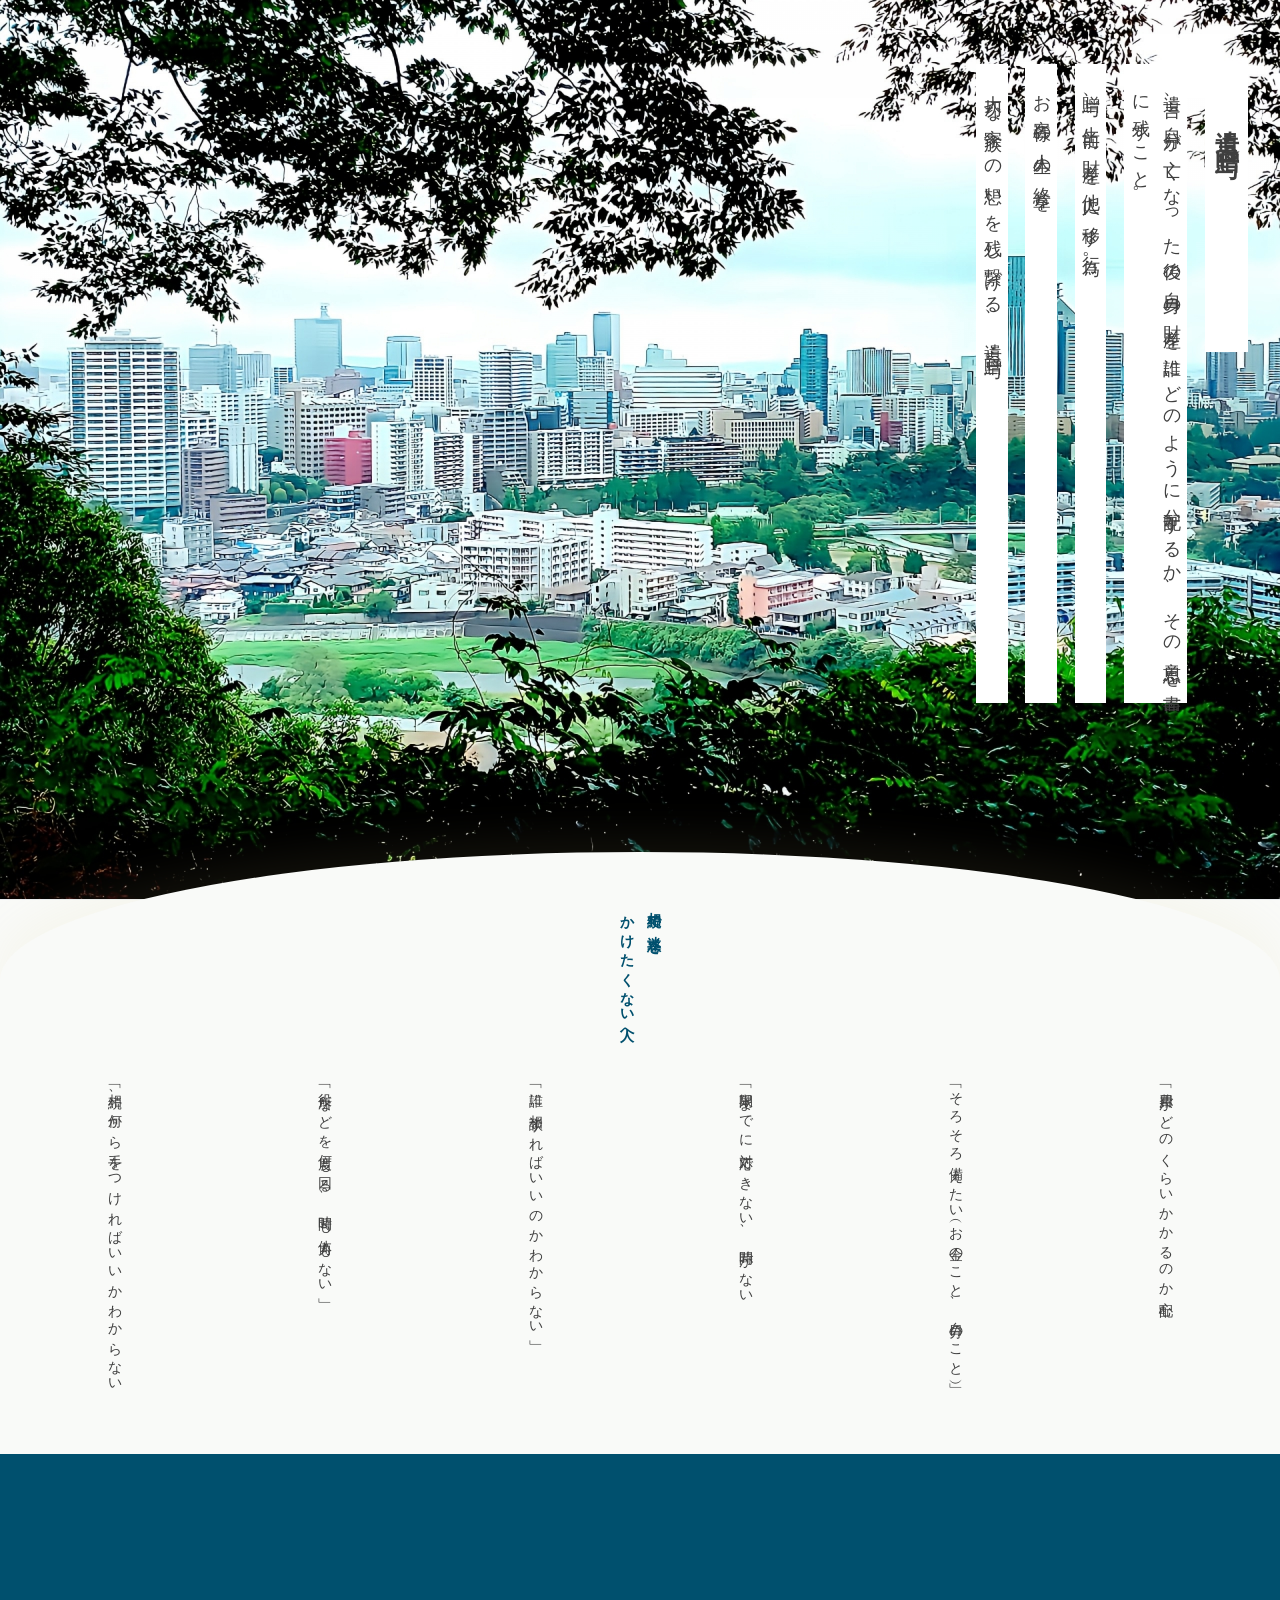
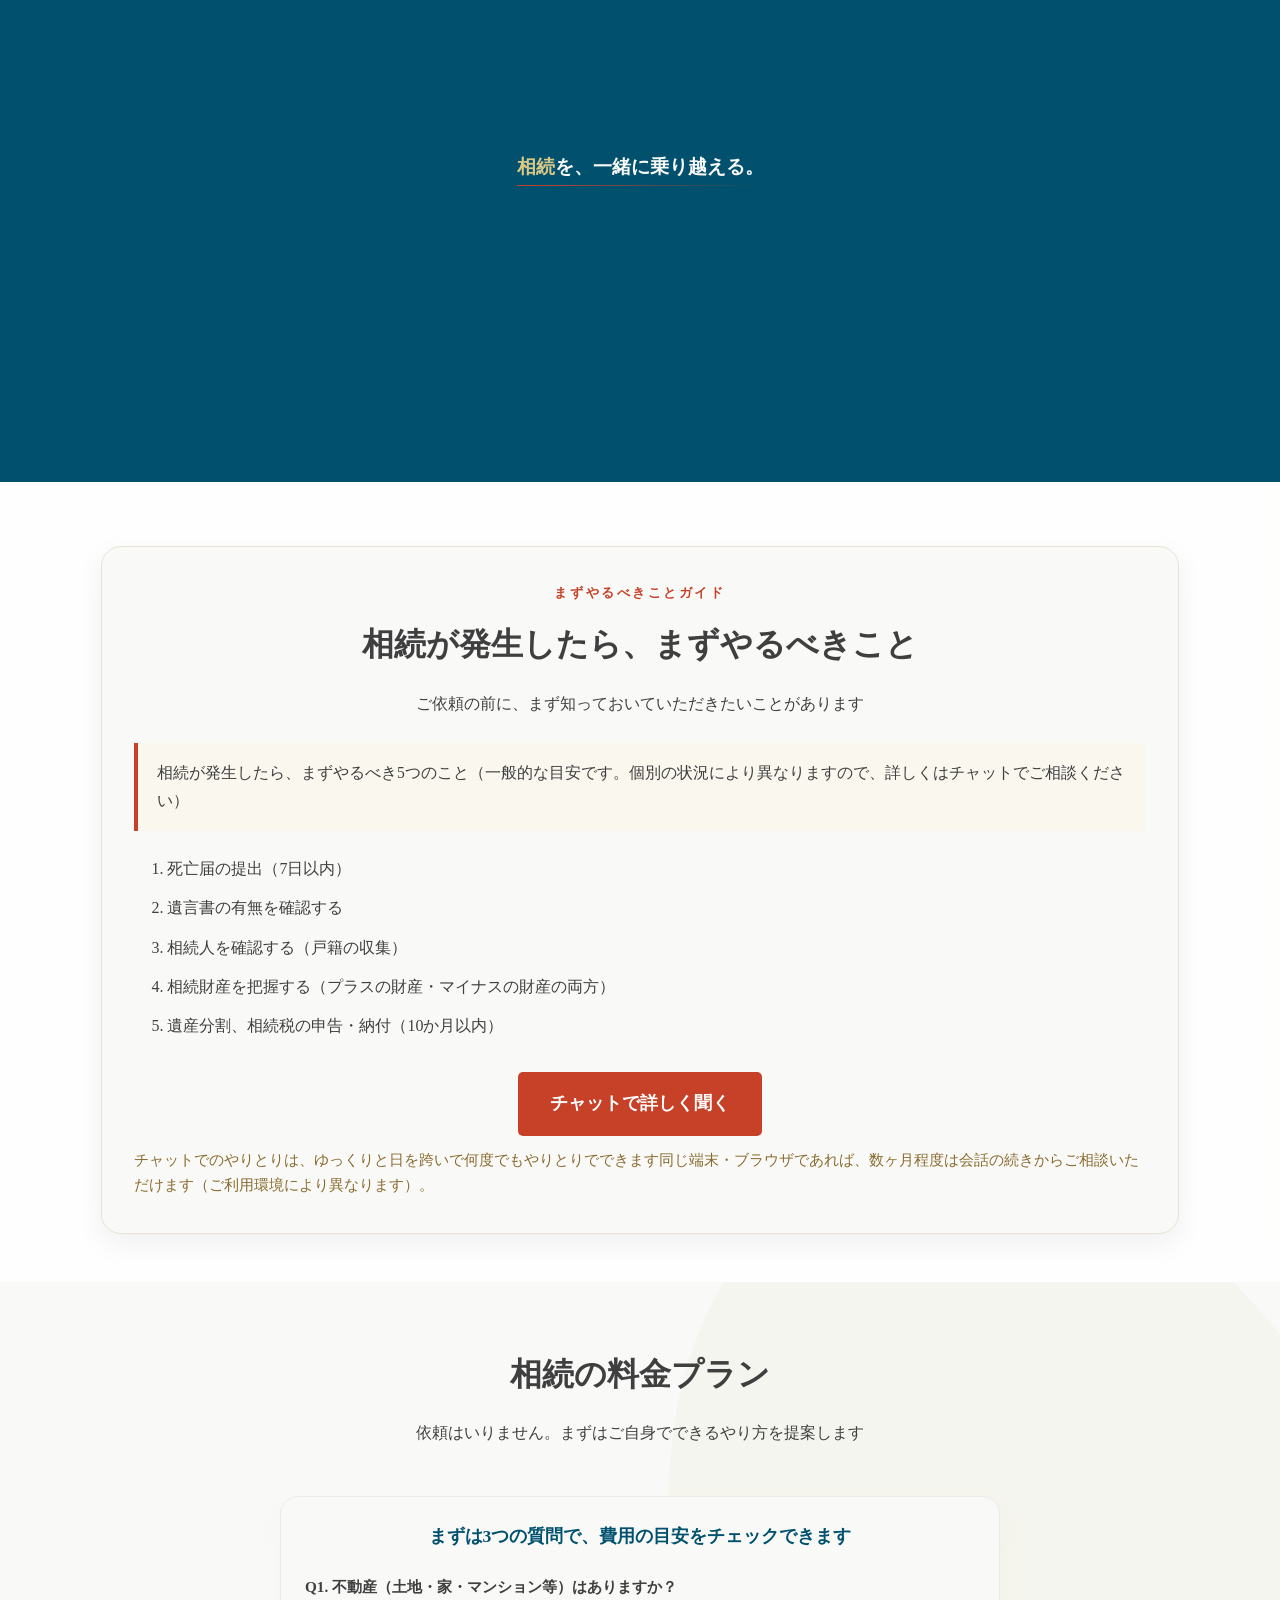
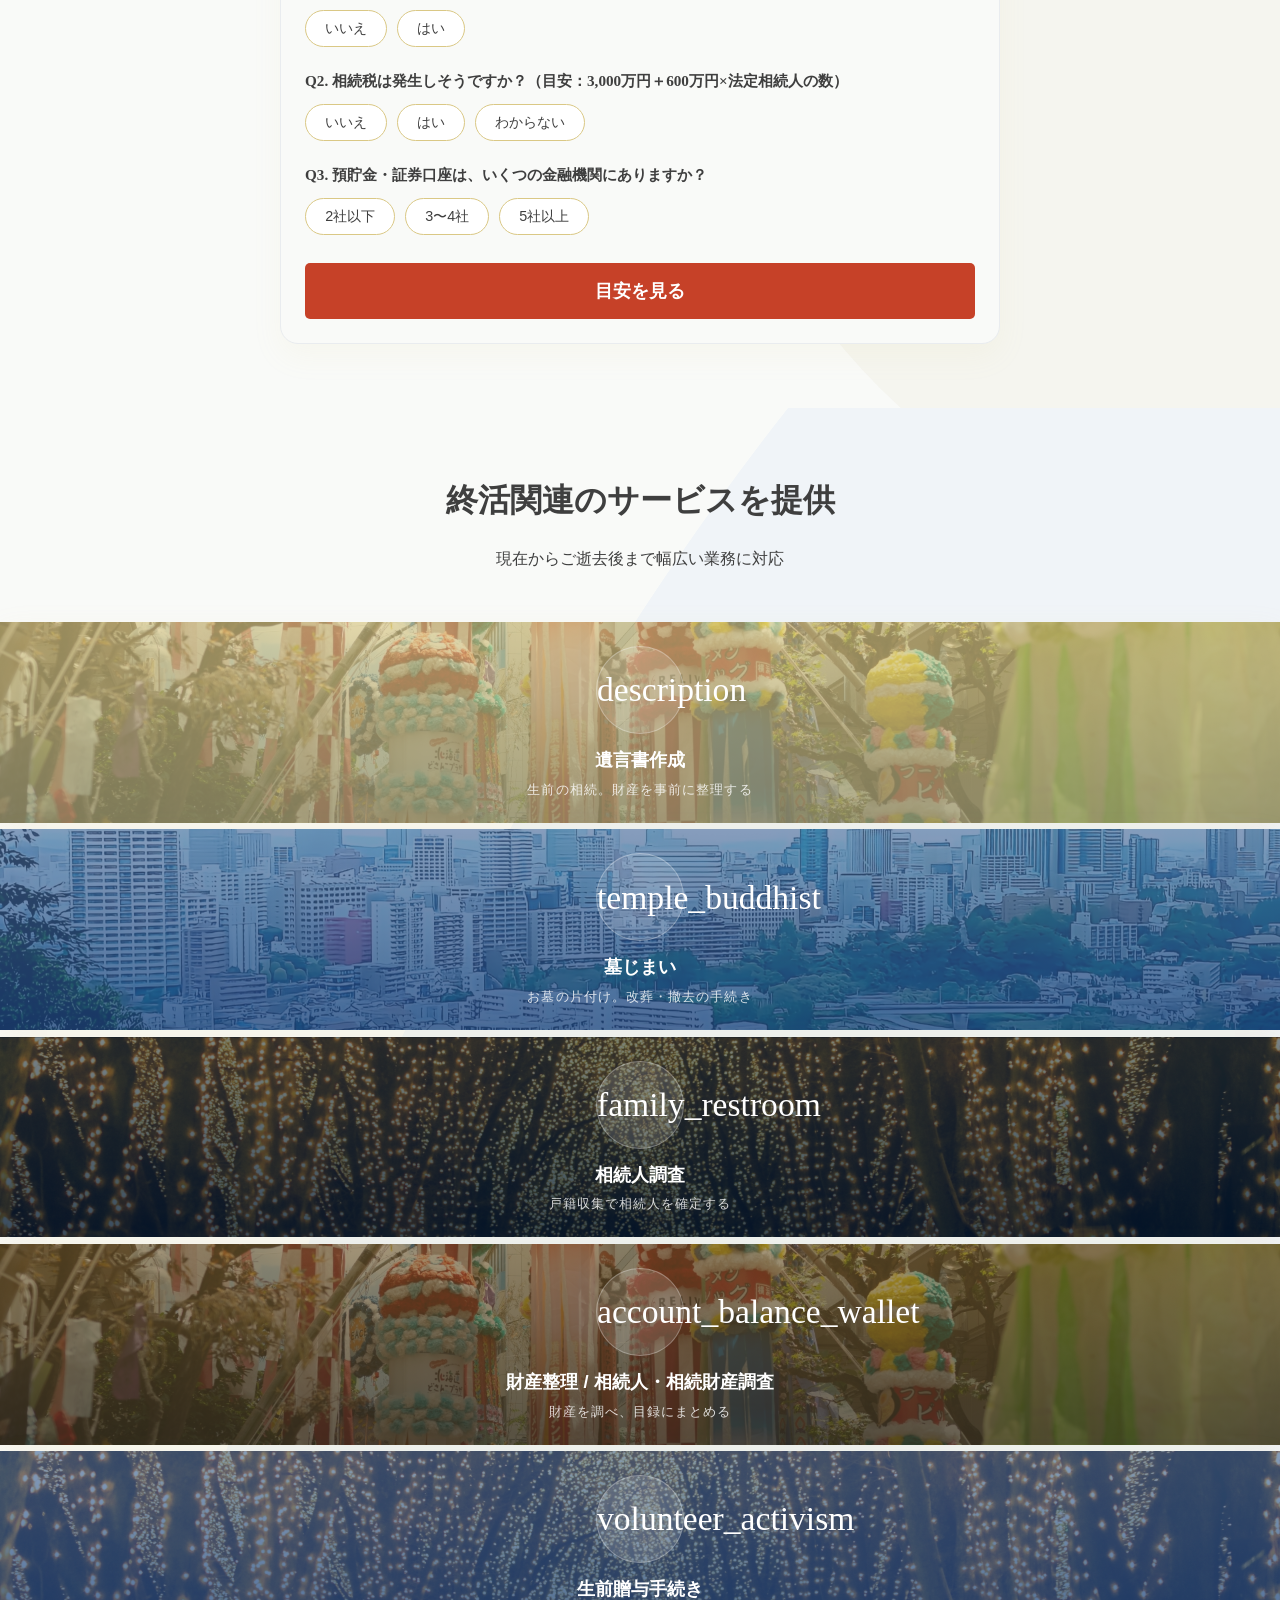
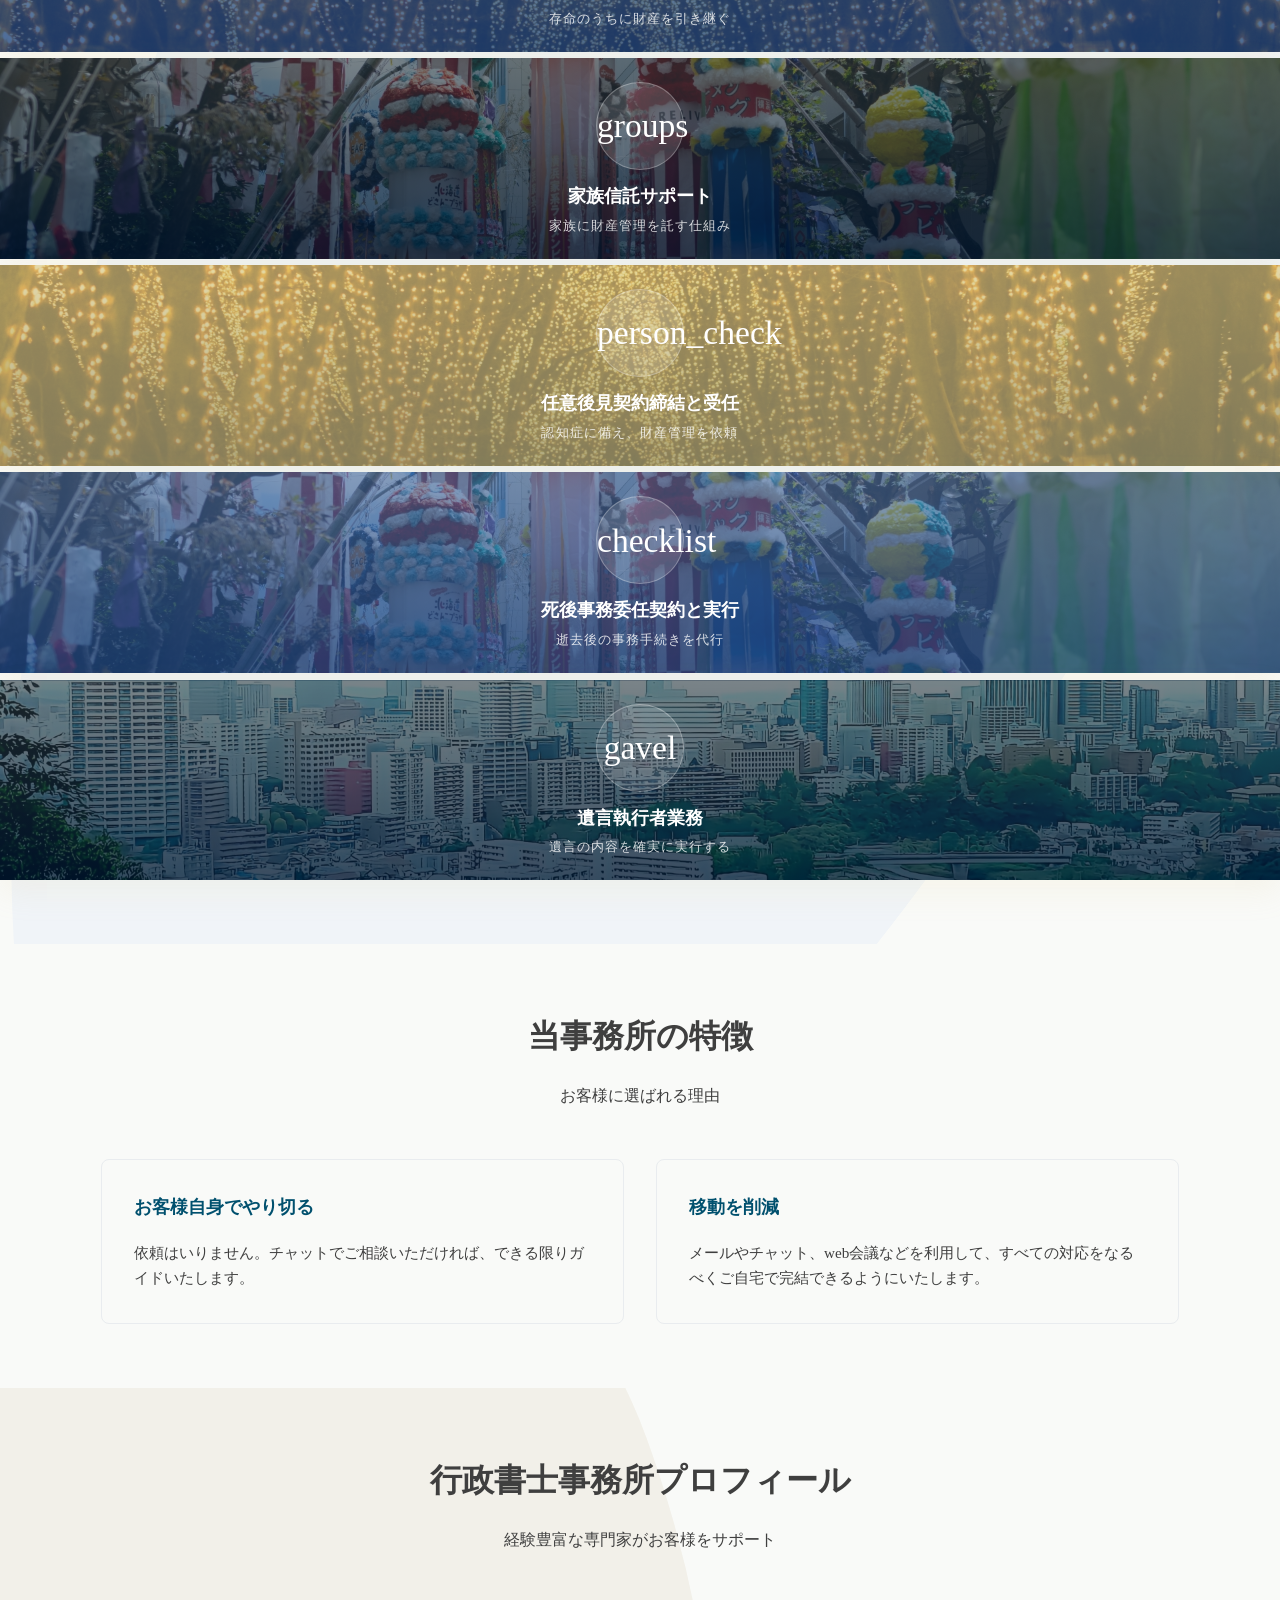
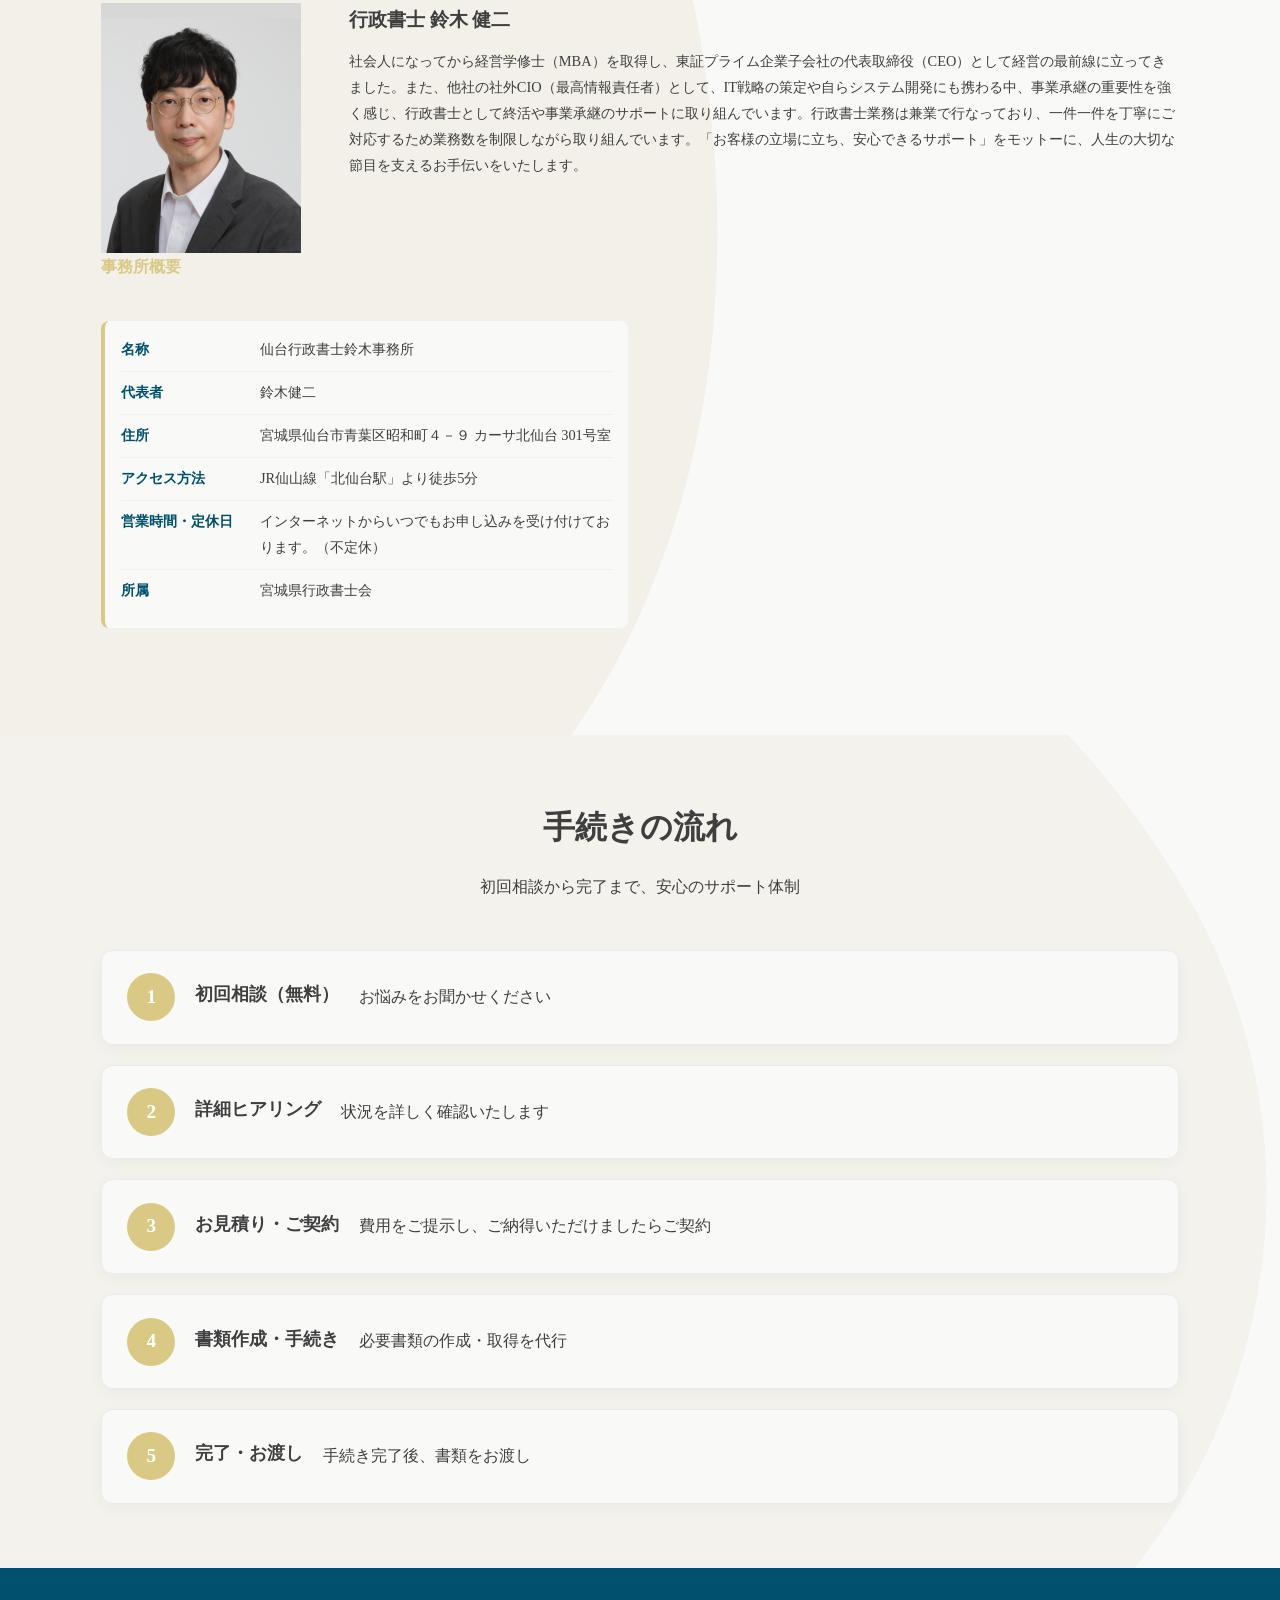
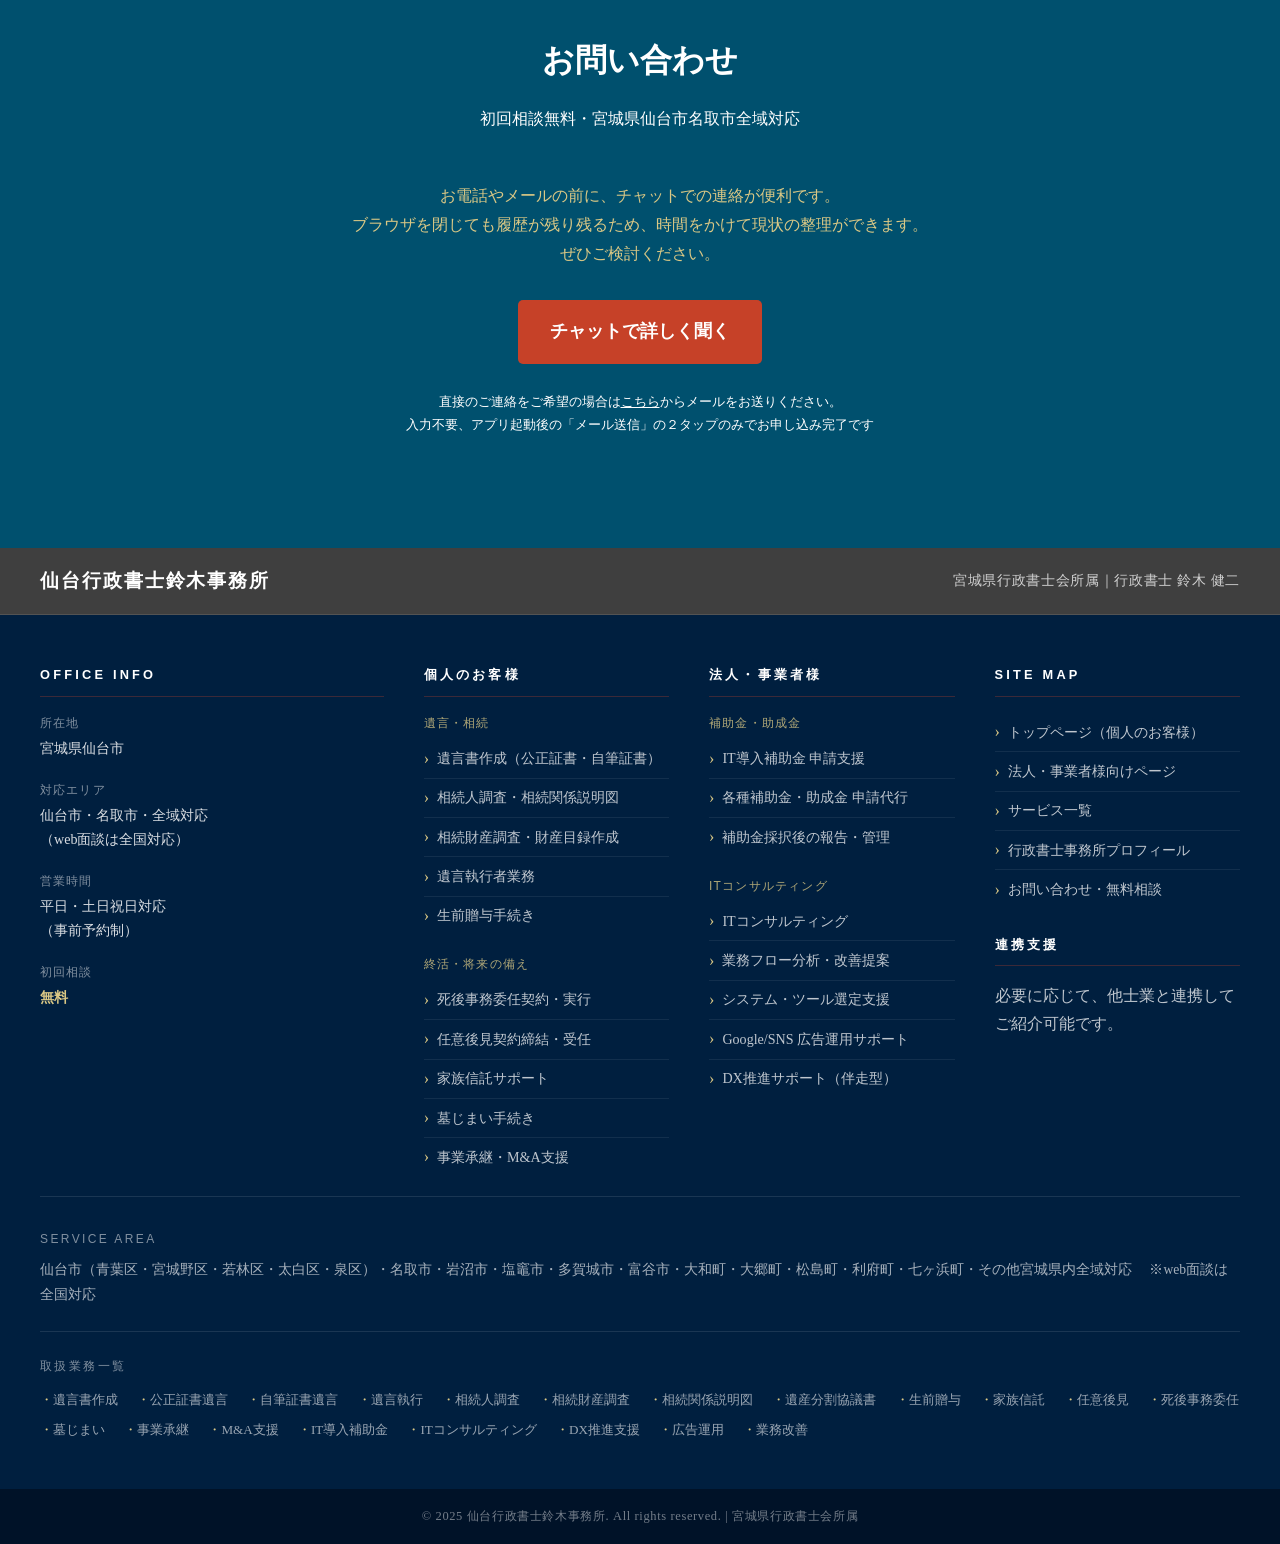
==== index.html @ 1039d0b5 "mod seo対策" ====
<!DOCTYPE html>
<html lang="ja">

<head>
    <!-- 旧URL（/?type=business）は法人向けページへ恒久移動したため転送する -->
    <script>
        (function () {
            if (new URLSearchParams(location.search).get('type') === 'business') {
                location.replace('/business/' + location.hash);
            }
        })();
    </script>
    <!-- Google tag (gtag.js) -->
    <script async src="https://www.googletagmanager.com/gtag/js?id=G-1465Z3ZDWF"></script>
    <script>
        window.dataLayer = window.dataLayer || [];
        function gtag() { dataLayer.push(arguments); }
        gtag('js', new Date());

        gtag('config', 'G-1465Z3ZDWF');
    </script>
    <meta charset="UTF-8">
    <meta name="viewport" content="width=device-width, initial-scale=1.0">
    <meta name="google" content="notranslate">
    <meta http-equiv="Content-Security-Policy"
        content="default-src 'self'; script-src 'self' 'unsafe-inline' 'unsafe-eval' https://js.hs-scripts.com https://js-na2.hs-scripts.com https://*.hs-scripts.com https://*.hubspot.com https://*.hubspotusercontent-na1.net https://*.hubapi.com https://*.hs-analytics.net https://*.hs-banner.com https://*.usemessages.com https://*.hscollectedforms.net https://*.google.com https://*.gstatic.com; script-src-elem 'self' 'unsafe-inline' 'unsafe-eval' https://js.hs-scripts.com https://js-na2.hs-scripts.com https://*.hs-scripts.com https://*.hubspot.com https://*.hubspotusercontent-na1.net https://*.hubapi.com https://*.hs-analytics.net https://*.hs-banner.com https://*.usemessages.com https://*.hscollectedforms.net https://*.google.com https://*.gstatic.com; style-src 'self' 'unsafe-inline' https://fonts.googleapis.com https://fonts.gstatic.com https://*.hubspot.com https://*.hubspotusercontent-na1.net https://*.hs-banner.com https://*.usemessages.com; img-src 'self' data: https: blob: https://*.hubspot.com https://*.hubspotusercontent-na1.net https://*.hubapi.com https://*.hs-banner.com https://*.usemessages.com; font-src 'self' https://fonts.gstatic.com data:; connect-src 'self' https://js.hs-scripts.com https://js-na2.hs-scripts.com https://*.hs-scripts.com https://*.hubspot.com https://*.hubspotusercontent-na1.net https://*.hubapi.com https://*.hs-analytics.net https://*.hs-banner.com https://*.usemessages.com https://*.hscollectedforms.net https://maps.googleapis.com https://*.google.com https://*.gstatic.com wss:; frame-src 'self' https://www.google.com https://maps.google.com https://*.hubspot.com https://app.hubspot.com https://*.hubspotusercontent-na1.net https://*.hs-banner.com https://*.usemessages.com https://*.hscollectedforms.net; object-src 'none'; base-uri 'self'; form-action 'self'; upgrade-insecure-requests">
    <title>宮城県仙台市で終活や遺言、相続・死後事務委任なら - 仙台行政書士鈴木事務所</title>
    <meta name="description"
        content="仙台市・名取市で遺言書作成、相続、死後事務委任、任意後見のご相談は仙台行政書士鈴木事務所へ。相続の費用・料金プランも公開。初回相談無料。おひとり様・終活のお悩みに丁寧に対応します。">
    <meta property="og:title" content="おひとり様の遺言から任意後見、死後事務委任、相続まで伴走">
    <meta property="og:description" content="仙台市・名取市で遺言書作成、相続、死後事務委任をサポート。相続の費用も公開。初回無料相談受付中。">
    <meta property="og:type" content="website">
    <meta property="og:url" content="https://gyouseidesign.com/">
    <meta property="og:site_name" content="仙台行政書士鈴木事務所">
    <meta name="application-name" content="仙台行政書士鈴木事務所">
    <link rel="canonical" href="https://gyouseidesign.com/">
    <link rel="icon" href="favicon.ico">
    <link rel="preconnect" href="https://fonts.googleapis.com">
    <link rel="preconnect" href="https://fonts.gstatic.com" crossorigin>
    <link href="https://fonts.googleapis.com/css2?family=Material+Symbols+Rounded:opsz,wght,FILL,GRAD@24,500,0,0"
        rel="stylesheet">
    <script type="application/ld+json">
    {
      "@context": "https://schema.org",
      "@graph": [
        {
          "@type": "WebSite",
          "name": "仙台行政書士鈴木事務所",
          "url": "https://gyouseidesign.com/"
        },
        {
          "@type": "LegalService",
          "name": "仙台行政書士鈴木事務所",
          "description": "仙台市・名取市で遺言書作成、相続、死後事務委任、任意後見をサポートする行政書士事務所",
          "url": "https://gyouseidesign.com/",
          "image": "https://gyouseidesign.com/gyosyologo.svg",
          "address": {
            "@type": "PostalAddress",
            "addressLocality": "仙台市",
            "addressRegion": "宮城県",
            "addressCountry": "JP"
          },
          "geo": {
            "@type": "GeoCoordinates",
            "latitude": 38.27995121395825,
            "longitude": 140.86892140507982
          },
          "areaServed": ["仙台市", "名取市"],
          "priceRange": "初回無料相談"
        },
        {
          "@type": "FAQPage",
          "mainEntity": [
            {
              "@type": "Question",
              "name": "相続が発生したら、死亡届はいつまでに提出すればいいですか？",
              "acceptedAnswer": {
                "@type": "Answer",
                "text": "死亡届は亡くなったことを知った日から7日以内に提出する必要があります。個別の状況により異なりますので、詳しくはご相談ください。"
              }
            },
            {
              "@type": "Question",
              "name": "相続手続きで最初に確認すべきことは何ですか？",
              "acceptedAnswer": {
                "@type": "Answer",
                "text": "遺言書の有無を確認してください。遺言書があるかどうかで、その後の手続きの進め方が変わります。"
              }
            },
            {
              "@type": "Question",
              "name": "相続人は誰かをどう確認すればいいですか？",
              "acceptedAnswer": {
                "@type": "Answer",
                "text": "戸籍を収集することで、相続人を確認します。"
              }
            },
            {
              "@type": "Question",
              "name": "相続財産にはどんなものが含まれますか？",
              "acceptedAnswer": {
                "@type": "Answer",
                "text": "プラスの財産・マイナスの財産の両方を把握する必要があります。"
              }
            },
            {
              "@type": "Question",
              "name": "遺産分割や相続税の申告には期限がありますか？",
              "acceptedAnswer": {
                "@type": "Answer",
                "text": "遺産分割、相続税の申告・納付は10か月以内に行う必要があります。"
              }
            }
          ]
        }
      ]
    }
    </script>
    <link rel="stylesheet" href="style.css">
</head>

<body>

    <!-- Scroll Progress Bar -->
    <div class="scroll-progress"></div>

    <!-- Header -->
    <header class="header">
        <div id="header-banner"
            style="background-color: var(--main-color-dark);height: 1.5em;color: var(--text-color);">
            <h1 style="font-size: 0.8em;font-weight: lighter;">仙台で相続・遺言贈与・死後事務委任・事業承継なら</h1>
        </div>
        <div class="header-container">
            <div class="logo">
                <img src="gyosyologo.svg" alt="仙台行政書士鈴木事務所" style="height: 1.8rem; width: auto;
    vertical-align: -0.25em;">
                <span style="display: inline-block; line-height: 2.5rem;">仙台行政書士鈴木事務所</span>
            </div>
            <nav class="nav">
                <!-- <a href="#services">サービス</a>
                <a href="#contact">お問い合わせ</a> -->
                <div class="mode-switcher">
                    <a href="/" class="mode-btn mode-btn-toc active" id="btn-toc">個人のお客様</a>
                    <a href="/business/" class="mode-btn mode-btn-tob" id="btn-tob">法人・事業者様</a>
                </div>
            </nav>
        </div>
    </header>

    <!-- ===== toC セクション（個人向け：遺言・相続・死後事務委任） ===== -->
    <div class="mode-toc mode-toc--hero">

        <!-- Hero Section (toC) -->
        <section class="hero">
            <div class="hero-content">
                <div class="hero-slide">
                    <div class="hero-image" style="background-image: url('2807663_m.jpg');"></div>
                    <div class="hero-caption">
                        <h2 class="hero-topic">相続</h2>
                        <p class="hero-message">
                            <span>亡くなられた方の財産を</span>
                            <span>家族が引き継ぐこと。</span>
                            <span>ひとりで抱えなくていい。</span>
                            <span>寄り添い、共に乗り越える、相続。</span>
                        </p>
                    </div>
                </div>

                <div class="hero-slide active">
                    <div class="hero-image" style="background-image: url('33203817_m.jpg');"></div>
                    <div class="hero-caption">
                        <h2 class="hero-topic">遺言・贈与</h2>
                        <p class="hero-message">
                            <span>遺言、自分が亡くなった後の自身の財産を誰にどのように分配するか、その意思を書面に残すこと。</span>
                            <span>贈与、生前に財産を他人に移す行為。</span>
                            <span>お客様の人生の終章を</span>
                            <span>大切な家族への想いを残し繋げる、遺言・贈与。</span>
                        </p>
                    </div>
                </div>

                <div class="hero-slide">
                    <div class="hero-image" style="background-image: url('3553683_m.jpg');"></div>
                    <div class="hero-caption">
                        <h2 class="hero-topic">任意後見</h2>
                        <p class="hero-message">
                            <span>自身の認知症などで判断能力が低下した時に備えて、</span>
                            <span>自分で選んだ人に自身が望む支援内容について依頼する契約。</span>
                            <span>未来に備える</span>
                            <span>生き切る、任意後見。</span>
                        </p>
                    </div>
                </div>

                <div class="hero-slide">
                    <div class="hero-image" style="background-image: url('33312042_m.jpg');"></div>
                    <div class="hero-caption">
                        <h2 class="hero-topic">死後事務委任</h2>
                        <p class="hero-message">
                            <span>自分の死後に発生する葬儀の手配や</span>
                            <span>公共料金の解約、遺品整理、役所への手続きなど、</span>
                            <span>様々な事務処理を信頼できる第三者（受任者）に生前に依頼しておくこと。</span>
                            <span>あなたの思いを引き継ぐ、死後事務委任。</span>
                        </p>
                    </div>
                </div>
            </div>
        </section>

        <!-- Concerns Section (toC) -->
        <section id="concerns-toc" class="concerns section-transition">
            <div class="container">
                <h2 class="worry-title">相続で迷惑を<br />&nbsp;かけたくない人へ</h2>

                <div class="concerns-list">
                    <div class="concern-item stagger-item">
                        <p>「相続、何から手をつければいいかわからない」</p>
                    </div>
                    <div class="concern-item stagger-item">
                        <p>「役所などを何度も回る、時間も体力もない」</p>
                    </div>
                    <div class="concern-item stagger-item">
                        <p>「誰に相談すればいいのかわからない」</p>
                    </div>
                    <div class="concern-item stagger-item">
                        <p>「期限までに対応できない、時間がない</p>
                    </div>
                    <div class="concern-item stagger-item">
                        <p>「そろそろ備えたい（お金のこと、自分のこと）」</p>
                    </div>
                    <div class="concern-item stagger-item">
                        <p>「費用がどのくらいかかるのか心配」</p>
                    </div>
                </div>
            </div>
        </section>

    </div><!-- /mode-toc (hero + concerns) -->


    <section id="message" class="message section-transition">
        <div class="container">
            <div class="center">
                <h2 class="segment-message"><span class="segment-message__main">相続</span>を、一緒に乗り越える。</h2>
            </div>
        </div>
    </section>

    <section id="guide" class="guide-section section-transition" aria-labelledby="guide-title">
        <div class="container">
            <div class="guide-section__card">
                <p class="guide-section__eyebrow">まずやるべきことガイド</p>
                <h2 class="section-title" id="guide-title">相続が発生したら、まずやるべきこと</h2>
                <p class="section-subtitle" style="margin-bottom: 1.5rem;">ご依頼の前に、まず知っておいていただきたいことがあります</p>

                <blockquote class="guide-section__intro">
                    相続が発生したら、まずやるべき5つのこと（一般的な目安です。個別の状況により異なりますので、詳しくはチャットでご相談ください）
                </blockquote>

                <ol class="guide-section__list">
                    <li>死亡届の提出（7日以内）</li>
                    <li>遺言書の有無を確認する</li>
                    <li>相続人を確認する（戸籍の収集）</li>
                    <li>相続財産を把握する（プラスの財産・マイナスの財産の両方）</li>
                    <li>遺産分割、相続税の申告・納付（10か月以内）</li>
                </ol>

                <div class="guide-section__actions">
                    <a href="#contact" class="cta-button" data-action="open-chat">チャットで詳しく聞く</a>
                </div>
                <p class="guide-section__note" style="margin-top:0.75rem;  ">
                    チャットでのやりとりは、ゆっくりと日を跨いで何度でもやりとりでできます同じ端末・ブラウザであれば、数ヶ月程度は会話の続きからご相談いただけます（ご利用環境により異なります）。
                </p>

            </div>
        </div>
    </section>

    <!-- Pricing Plans (toC) -->
    <section id="plans-toc" class="plans section-transition mode-toc">
        <div class="container">
            <h2 class="section-title animate-on-scroll">相続の料金プラン</h2>
            <p class="section-subtitle animate-on-scroll">依頼はいりません。まずはご自身でできるやり方を提案します</p>

            <div class="plan-diagnostic animate-on-scroll">
                <p class="plan-diagnostic__heading">まずは3つの質問で、費用の目安をチェックできます</p>
                <div class="plan-diagnostic__q">
                    <span class="plan-diagnostic__q-label">Q1. 不動産（土地・家・マンション等）はありますか？</span>
                    <div class="plan-diagnostic__options">
                        <button type="button" class="plan-diagnostic__option" data-group="property"
                            data-value="no">いいえ</button>
                        <button type="button" class="plan-diagnostic__option" data-group="property"
                            data-value="yes">はい</button>
                    </div>
                </div>
                <div class="plan-diagnostic__q">
                    <span class="plan-diagnostic__q-label">Q2. 相続税は発生しそうですか？（目安：3,000万円＋600万円×法定相続人の数）</span>
                    <div class="plan-diagnostic__options">
                        <button type="button" class="plan-diagnostic__option" data-group="tax"
                            data-value="none">いいえ</button>
                        <button type="button" class="plan-diagnostic__option" data-group="tax"
                            data-value="yes">はい</button>
                        <button type="button" class="plan-diagnostic__option" data-group="tax"
                            data-value="unknown">わからない</button>
                    </div>
                </div>
                <div class="plan-diagnostic__q">
                    <span class="plan-diagnostic__q-label">Q3. 預貯金・証券口座は、いくつの金融機関にありますか？</span>
                    <div class="plan-diagnostic__options">
                        <button type="button" class="plan-diagnostic__option" data-group="banks"
                            data-value="le2">2社以下</button>
                        <button type="button" class="plan-diagnostic__option" data-group="banks"
                            data-value="3to4">3〜4社</button>
                        <button type="button" class="plan-diagnostic__option" data-group="banks"
                            data-value="ge5">5社以上</button>
                    </div>
                </div>
                <button type="button" class="cta-button plan-diagnostic__submit"
                    data-action="show-estimate">目安を見る</button>
                <div id="omakase-result" class="plan-diagnostic__result"></div>
            </div>

            <div id="plan-types" class="is-hidden">
                <p class="section-subtitle animate-on-scroll" style="margin-top:2rem;font-size:0.9rem;">
                    各カードをクリックすると詳しい内容をご確認いただけます</p>

                <div class="plans-grid">
                    <article class="plan-card plan-card--guide animate-on-scroll" data-plan="guide" tabindex="0"
                        role="button" aria-haspopup="dialog">
                        <div class="plan-card__head">
                            <span class="plan-card__icon"><span class="material-symbols-rounded"
                                    aria-hidden="true">forum</span></span>
                            <span class="plan-card__label">はじめに</span>
                            <h3 class="plan-card__title">ガイドタイプ</h3>
                        </div>
                        <div class="plan-card__body">
                            <ul class="plan-card__list">
                                <li>進め方の整理と手順のご案内</li>
                                <li>必要書類や確認事項のアドバイス</li>
                                <li>ご自身で動くための実務ガイド</li>
                                <li>事前予約制のweb会議でご案内</li>
                            </ul>
                            <div class="plan-card__price">
                                <span class="plan-card__price-amount">無料</span>
                                <small>ご自身で全て実施したい方向け</small>
                                <button type="button" class="plan-card__cta" data-action="open-chat">チャットで相談する</button>
                            </div>
                        </div>
                    </article>
                    <article class="plan-card plan-card--custom animate-on-scroll" data-plan="omakase" tabindex="0"
                        role="button" aria-haspopup="dialog">
                        <div class="plan-card__head">
                            <span class="plan-card__icon"><span class="material-symbols-rounded"
                                    aria-hidden="true">handshake</span></span>
                            <span class="plan-card__label">つぎに</span>
                            <h3 class="plan-card__title">お任せタイプ</h3>
                        </div>
                        <div class="plan-card__body">
                            <ul class="plan-card__list">
                                <li>戸籍収集・財産調査・名義変更を一括対応</li>
                                <li>ライト／標準／フルの3段階でご案内</li>
                                <li>個別事情に合わせた柔軟な対応</li>
                            </ul>
                            <div class="plan-card__price">
                                <span class="plan-card__price-amount" id="omakase-card-price">50万円〜80万円</span>
                                <small>ご相談後詳細の見積もりをして確定します</small>
                                <button type="button" class="plan-card__cta">詳細を見る</button>
                            </div>
                        </div>
                    </article>
                    <article class="plan-card plan-card--custom animate-on-scroll" data-plan="custom" tabindex="0"
                        role="button" aria-haspopup="dialog">
                        <div class="plan-card__head">
                            <span class="plan-card__icon"><span class="material-symbols-rounded"
                                    aria-hidden="true">tune</span></span>
                            <span class="plan-card__label">つぎに</span>
                            <h3 class="plan-card__title">オーダーメイドタイプ</h3>
                        </div>
                        <div class="plan-card__body">
                            <ul class="plan-card__list">
                                <li>必要な作業だけを個別に選んで依頼</li>
                                <li>書類作成や収集の代行</li>
                                <li>個別事情に合わせた柔軟な対応</li>
                            </ul>
                            <div class="plan-card__price">
                                <span class="plan-card__price-amount">個別お見積り</span>
                                <small>必要な作業だけをお選びいただけます。詳しくはご相談ください</small>
                                <button type="button" class="plan-card__cta">詳細を見る</button>
                            </div>
                        </div>
                    </article>
                </div>
            </div>
        </div>
    </section>

    <!-- Services Section (toC) -->
    <section id="services" class="services mode-toc">
        <div class="container">
            <h2 class="section-title animate-on-scroll">終活関連のサービスを提供</h2>
            <p class="section-subtitle animate-on-scroll">現在からご逝去後まで幅広い業務に対応</p>

            <ul class="service-nav-list">
                <li>
                    <button type="button" class="service-nav-item animate-on-scroll" data-service-title="遺言書作成"
                        data-service-desc="公正証書遺言・自筆証書遺言の作成支援を行い、お客様の意思を確実に実現できる遺言書をサポートいたします。公正証書遺言は11万円〜（証人手配等含む総額目安15〜20万円程度）、ご夫婦同時作成は17万円〜（総額目安25〜35万円程度）が料金の目安です。"
                        data-service-icon="description" data-service-bg="url('33312042_m.jpg')"
                        data-service-overlay="rgba(var(--main-color-rgb), 0.58)">
                        <span class="service-nav-item__icon material-symbols-rounded"
                            aria-hidden="true">description</span>
                        <span>
                            <h3 class="service-nav-item__title">遺言書作成</h3>
                            <span class="service-nav-item__hint">生前の相続。財産を事前に整理する</span>
                        </span>
                    </button>
                </li>
                <li>
                    <button type="button" class="service-nav-item animate-on-scroll" data-service-title="墓じまい"
                        data-service-desc="お墓の撤去・改葬に必要な行政手続き（改葬許可申請等）から、墓地管理者・新しい受け入れ先との調整まで、墓じまいに伴う手続きを代行いたします。料金は墓地の状況により異なるため個別お見積りとなります。"
                        data-service-icon="temple_buddhist" data-service-bg="url('33203817_m.jpg')"
                        data-service-overlay="rgba(44, 90, 160, 0.55)">
                        <span class="service-nav-item__icon material-symbols-rounded"
                            aria-hidden="true">temple_buddhist</span>
                        <span>
                            <h3 class="service-nav-item__title">墓じまい</h3>
                            <span class="service-nav-item__hint">お墓の片付け。改葬・撤去の手続き</span>
                        </span>
                    </button>
                </li>
                <li>
                    <button type="button" class="service-nav-item animate-on-scroll" data-service-title="相続人調査"
                        data-service-desc="戸籍を出生から死亡までさかのぼって収集し、相続人を確定。相続関係説明図と法定相続情報一覧図を作成いたします。"
                        data-service-icon="family_restroom" data-service-bg="url('3553683_m.jpg')"
                        data-service-overlay="rgba(0, 24, 51, 0.50)">
                        <span class="service-nav-item__icon material-symbols-rounded"
                            aria-hidden="true">family_restroom</span>
                        <span>
                            <h3 class="service-nav-item__title">相続人調査</h3>
                            <span class="service-nav-item__hint">戸籍収集で相続人を確定する</span>
                        </span>
                    </button>
                </li>
                <li>
                    <button type="button" class="service-nav-item animate-on-scroll" data-service-title="財産整理 / 相続財産調査"
                        data-service-desc="預貯金・株式・投資信託の残高確認や残高証明書の取得、証券保管振替機構への情報開示請求、不動産の登記事項証明書・固定資産税評価証明書の取得、貸金庫の開扉支援、デジタル遺産（パソコン・スマートフォン）の調査、借金・債務の調査まで、財産の状況を漏れなく確認し、財産目録を作成いたします。"
                        data-service-icon="account_balance_wallet" data-service-bg="url('33312042_m.jpg')"
                        data-service-overlay="rgba(90, 65, 25, 0.52)">
                        <span class="service-nav-item__icon material-symbols-rounded"
                            aria-hidden="true">account_balance_wallet</span>
                        <span>
                            <h3 class="service-nav-item__title">財産整理 / 相続人・相続財産調査</h3>
                            <span class="service-nav-item__hint">財産を調べ、目録にまとめる</span>
                        </span>
                    </button>
                </li>
                <li>
                    <button type="button" class="service-nav-item animate-on-scroll" data-service-title="生前贈与手続き"
                        data-service-desc="ご存命のうちに財産を引き継ぐ生前贈与について、贈与契約書の作成や必要な手続きをサポートいたします。相続発生後の負担を軽くしたい方、特定の方に確実に財産を渡したい方に向けたサービスです。"
                        data-service-icon="volunteer_activism" data-service-bg="url('3553683_m.jpg')"
                        data-service-overlay="rgba(44, 90, 160, 0.55)">
                        <span class="service-nav-item__icon material-symbols-rounded"
                            aria-hidden="true">volunteer_activism</span>
                        <span>
                            <h3 class="service-nav-item__title">生前贈与手続き</h3>
                            <span class="service-nav-item__hint">存命のうちに財産を引き継ぐ</span>
                        </span>
                    </button>
                </li>
                <li>
                    <button type="button" class="service-nav-item animate-on-scroll" data-service-title="家族信託サポート"
                        data-service-desc="ご自身の財産の管理・承継方法を、信頼できるご家族に託す「家族信託」契約書の作成をサポートいたします。認知症で判断能力が低下した後も財産管理を続けられる仕組みとして、ご家族の事情に合わせて個別に設計いたします（料金は個別設計のため要相談）。"
                        data-service-icon="groups" data-service-bg="url('33312042_m.jpg')"
                        data-service-overlay="rgba(0, 24, 51, 0.50)">
                        <span class="service-nav-item__icon material-symbols-rounded" aria-hidden="true">groups</span>
                        <span>
                            <h3 class="service-nav-item__title">家族信託サポート</h3>
                            <span class="service-nav-item__hint">家族に財産管理を託す仕組み</span>
                        </span>
                    </button>
                </li>
                <!-- <li>
                    <button type="button" class="service-nav-item animate-on-scroll" data-service-title="事業承継・M&amp;A"
                        data-service-desc="事業承継やM&amp;Aに関する法的サポートを提供いたします。" data-service-icon="handshake"
                        data-service-bg="url('33203817_m.jpg')" data-service-overlay="rgba(90, 65, 25, 0.50)">
                        <span class="service-nav-item__icon material-symbols-rounded"
                            aria-hidden="true">handshake</span>
                        <span>
                            <h3 class="service-nav-item__title">事業承継・M&amp;A</h3>
                            <span class="service-nav-item__hint">会社の将来を法的にサポート</span>
                        </span>
                    </button>
                </li> -->
                <li>
                    <button type="button" class="service-nav-item animate-on-scroll" data-service-title="任意後見契約締結と受任"
                        data-service-desc="将来、認知症などで判断能力が低下した場合に備え、あらかじめ任意後見契約を結び、ご本人に代わって財産管理や生活上の手続きを行う任意後見受任者をお引き受けします。料金は財産規模に応じた月額制での個別見積りとなります。"
                        data-service-icon="person_check" data-service-bg="url('3553683_m.jpg')"
                        data-service-overlay="rgba(var(--main-color-rgb), 0.58)">
                        <span class="service-nav-item__icon material-symbols-rounded"
                            aria-hidden="true">person_check</span>
                        <span>
                            <h3 class="service-nav-item__title">任意後見契約締結と受任</h3>
                            <span class="service-nav-item__hint">認知症に備え、財産管理を依頼</span>
                        </span>
                    </button>
                </li>
                <li>
                    <button type="button" class="service-nav-item animate-on-scroll" data-service-title="死後事務委任契約と実行"
                        data-service-desc="ご逝去後の葬送等手続きのための契約と実行をお引き受けいたします。役所への各種届出（健康保険・介護保険・マイナンバーカード返還・世帯主変更等）、ご在職中だった場合の会社退職手続き、ライフライン（電気・ガス・水道・電話等）の解約、クレジットカードの解約、各種有料サービスの解約まで、ご逝去後に必要な事務を幅広く代行いたします（料金：25万円〜、別途実費）。"
                        data-service-icon="checklist" data-service-bg="url('33312042_m.jpg')"
                        data-service-overlay="rgba(44, 90, 160, 0.55)">
                        <span class="service-nav-item__icon material-symbols-rounded"
                            aria-hidden="true">checklist</span>
                        <span>
                            <h3 class="service-nav-item__title">死後事務委任契約と実行</h3>
                            <span class="service-nav-item__hint">逝去後の事務手続きを代行</span>
                        </span>
                    </button>
                </li>
                <li>
                    <button type="button" class="service-nav-item animate-on-scroll" data-service-title="遺言執行者業務"
                        data-service-desc="遺言執行者として、遺言書の内容にもとづき、遺産分割協議書の作成、預貯金・株式の解約・名義変更、不動産名義変更登記（司法書士と連携）など、相続手続き全体を確実に実行いたします。お客様ご自身で遺言執行者を探す必要はありません。"
                        data-service-icon="gavel" data-service-bg="url('33203817_m.jpg')"
                        data-service-overlay="rgba(0, 24, 51, 0.50)">
                        <span class="service-nav-item__icon material-symbols-rounded" aria-hidden="true">gavel</span>
                        <span>
                            <h3 class="service-nav-item__title">遺言執行者業務</h3>
                            <span class="service-nav-item__hint">遺言の内容を確実に実行する</span>
                        </span>
                    </button>
                </li>
            </ul>
        </div>
    </section>

    <section id="features" class="features section-transition">
        <div class="container">
            <h2 class="section-title animate-left">当事務所の特徴</h2>
            <p class="section-subtitle animate-right animate-delay-1">お客様に選ばれる理由</p>

            <div class="features-grid">
                <div class="feature-card animate-on-scroll animate-delay-1 enhanced-hover reveal">
                    <!-- <div class="feature-number">1</div> -->
                    <h3>お客様自身でやり切る</h3>
                    <p>依頼はいりません。チャットでご相談いただければ、できる限りガイドいたします。
                    </p>
                </div>
                <div class="feature-card animate-on-scroll animate-delay-2 enhanced-hover reveal">
                    <!-- <div class="feature-number">2</div> -->
                    <h3>移動を削減</h3>
                    <p>メールやチャット、web会議などを利用して、すべての対応をなるべくご自宅で完結できるようにいたします。</p>
                </div>

            </div>
        </div>
    </section>

    <!-- ===== 共通セクション：プロフィール ===== -->
    <section id="profile" class="profile">
        <div class="container">
            <h2 class="section-title animate-on-scroll">行政書士事務所プロフィール</h2>
            <p class="section-subtitle animate-on-scroll" id="profile-subtitle">経験豊富な専門家がお客様をサポート</p>

            <div class="profile-content animate-on-scroll">
                <div class="profile-image"><img loading="lazy" class="img" src="./No1.png" style="
    width: 200px;
    height: 250px;
"></div>
                <div class="profile-details">
                    <h3>行政書士 鈴木 健二</h3>
                    <div class="profile-text">
                        <p>社会人になってから経営学修士（MBA）を取得し、東証プライム企業子会社の代表取締役（CEO）として経営の最前線に立ってきました。また、他社の社外CIO（最高情報責任者）として、IT戦略の策定や自らシステム開発にも携わる中、事業承継の重要性を強く感じ、行政書士として終活や事業承継のサポートに取り組んでいます。行政書士業務は兼業で行なっており、一件一件を丁寧にご対応するため業務数を制限しながら取り組んでいます。「お客様の立場に立ち、安心できるサポート」をモットーに、人生の大切な節目を支えるお手伝いをいたします。
                        </p>
                    </div>


                </div>
            </div>
            <div class="office-overview">
                <h4>事務所概要</h4>
                <dl class="office-overview__list">
                    <div class="office-overview__row">
                        <dt>名称</dt>
                        <dd>仙台行政書士鈴木事務所</dd>
                    </div>
                    <div class="office-overview__row">
                        <dt>代表者</dt>
                        <dd>鈴木健二</dd>
                    </div>
                    <div class="office-overview__row">
                        <dt>住所</dt>
                        <dd>宮城県仙台市青葉区昭和町４－９ カーサ北仙台 301号室</dd>
                    </div>
                    <div class="office-overview__row">
                        <dt>アクセス方法</dt>
                        <dd>JR仙山線「北仙台駅」より徒歩5分</dd>
                    </div>
                    <div class="office-overview__row">
                        <dt>営業時間・定休日</dt>
                        <dd>インターネットからいつでもお申し込みを受け付けております。（不定休）</dd>
                    </div>
                    <div class="office-overview__row">
                        <dt>所属</dt>
                        <dd>宮城県行政書士会</dd>
                    </div>
                </dl>
                <div class="office-overview__map">
                    <iframe
                        src="https://www.google.com/maps/embed?pb=!1m18!1m12!1m3!1d3131.985857901343!2d140.8662874761032!3d38.27982067186248!2m3!1f0!2f0!3f0!3m2!1i1024!2i768!4f13.1!3m3!1m2!1s0x5f89877c6b240001%3A0x8354e39e6bdccd1d!2z44Kr44O844K15YyX5LuZ5Y-w!5e0!3m2!1sja!2sjp!4v1783238490822!5m2!1sja!2sjp"
                        width="100%" height="350" style="border:0;" allowfullscreen loading="lazy"
                        referrerpolicy="strict-origin-when-cross-origin" title="事務所所在地地図"></iframe>
                </div>
            </div>
        </div>
    </section>

    <!-- ===== toC サービス・プロセス ===== -->
    <div class="mode-toc">

        <div class="service-modal" id="service-modal" aria-hidden="true">
            <div class="service-modal__panel" role="dialog" aria-modal="true" aria-labelledby="service-modal-title">
                <button type="button" class="service-modal__close" id="service-modal-close" aria-label="閉じる">×</button>
                <div class="service-modal__eyebrow">SERVICE DETAIL</div>
                <h3 class="service-modal__title" id="service-modal-title"></h3>
                <div class="service-modal__body" id="service-modal-body"></div>
            </div>
        </div>


        <!-- Process Section (toC) -->
        <section id="process" class="process">
            <div class="container">
                <h2 class="section-title animate-on-scroll">手続きの流れ</h2>
                <p class="section-subtitle animate-on-scroll">初回相談から完了まで、安心のサポート体制</p>

                <div class="process-steps">
                    <div class="process-step animate-on-scroll">
                        <div class="process-number">1</div>
                        <h3>初回相談（無料）</h3>
                        <p>お悩みをお聞かせください</p>
                    </div>
                    <div class="process-step animate-on-scroll">
                        <div class="process-number">2</div>
                        <h3>詳細ヒアリング</h3>
                        <p>状況を詳しく確認いたします</p>
                    </div>
                    <div class="process-step animate-on-scroll">
                        <div class="process-number">3</div>
                        <h3>お見積り・ご契約</h3>
                        <p>費用をご提示し、ご納得いただけましたらご契約</p>
                    </div>
                    <div class="process-step animate-on-scroll">
                        <div class="process-number">4</div>
                        <h3>書類作成・手続き</h3>
                        <p>必要書類の作成・取得を代行</p>
                    </div>
                    <div class="process-step animate-on-scroll">
                        <div class="process-number">5</div>
                        <h3>完了・お渡し</h3>
                        <p>手続き完了後、書類をお渡し</p>
                    </div>
                    <!-- <div class="process-step animate-on-scroll">
                        <div class="process-number">6</div>
                        <h3>ご本人様へのご案内</h3>
                        <p>落ち着いたタイミングで、ご自身の今後のご相談も承ります</p>
                    </div> -->
                </div>
            </div>
        </section>

    </div><!-- /mode-toc (services + process) -->

    <!-- ===== 共通セクション：お問い合わせ ===== -->
    <section id="contact" class="contact">
        <div class="container">
            <h2 class="section-title" style="color:#fff">お問い合わせ</h2>
            <p class="section-subtitle" style="color:#fff">初回相談無料・宮城県仙台市名取市全域対応</p>

            <!-- <div class="contact-info">
                <div class="contact-item animate-on-scroll">
                    <h3>web面談</h3>
                    <p>土日祝日関わらず<br>
                        ご都合の良い時間でご対応いたします<br>
                    </p>
                </div>
                <div class="contact-item animate-on-scroll">
                    <h3>訪問面談</h3>
                    <p>仙台市・名取市全域対応<br>
                        ご都合の良い場所へお伺いします<br>
                    </p>
                </div>
            </div> -->

            <p class="section-subtitle" style="color:var(--main-color);font-size:1em;">
                お電話やメールの前に、チャットでの連絡が便利です。<br />ブラウザを閉じても履歴が残り残るため、時間をかけて現状の整理ができます。<br />ぜひご検討ください。</p>
            <div style="margin-top: -1rem;">
                <!-- <a id="emailLink" href="javascript:OnLinkClick();" style="text-decoration: none;color: inherit;"
                    class="cta-button">
                    メールで相談を申し込む</a> -->
                <a href="#contact" class="cta-button" data-action="open-chat">チャットで詳しく聞く</a>
            </div>
            <p class="section-subtitle" style="color:#fff;font-size:0.8em;margin-top: 2em;">
                直接のご連絡をご希望の場合は<a id="emailLink" href="#contact" data-action="email-link"
                    style="color: inherit;">こちら</a>からメールをお送りください。<br />
                入力不要、アプリ起動後の「メール送信」の２タップのみでお申し込み完了です</p>
        </div>
    </section>

    <!-- Footer -->
    <footer class="footer">

        <!-- 事務所名バー -->
        <div class="footer__top">
            <div class="footer__top-inner">
                <div class="footer__office-name">仙台行政書士鈴木事務所</div>
                <div class="footer__tagline">宮城県行政書士会所属｜行政書士 鈴木 健二</div>
            </div>
        </div>

        <!-- メインコンテンツ（4カラム） -->
        <div class="footer__main">
            <div class="footer__grid">

                <!-- カラム1：事務所情報 -->
                <div class="footer-col">
                    <div class="footer-col__title">Office Info</div>

                    <div class="footer-col__info-block">
                        <div class="footer-col__info-label">所在地</div>
                        <div class="footer-col__info-value">宮城県仙台市</div>
                    </div>

                    <div class="footer-col__info-block">
                        <div class="footer-col__info-label">対応エリア</div>
                        <div class="footer-col__info-value">仙台市・名取市・全域対応<br>（web面談は全国対応）</div>
                    </div>

                    <div class="footer-col__info-block">
                        <div class="footer-col__info-label">営業時間</div>
                        <div class="footer-col__info-value">平日・土日祝日対応<br>（事前予約制）</div>
                    </div>

                    <!-- <div class="footer-col__info-block">
                        <div class="footer-col__info-label">面談方法</div>
                        <div class="footer-col__info-value">🛜 web面談（全国対応）<br>🏠 訪問面談（宮城県内）</div>
                    </div> -->

                    <div class="footer-col__info-block">
                        <div class="footer-col__info-label">初回相談</div>
                        <div class="footer-col__info-value" style="color:var(--main-color);font-weight:bold;">無料</div>
                    </div>
                </div>

                <!-- カラム2：個人向けサービス -->
                <div class="footer-col">
                    <div class="footer-col__title">個人のお客様</div>

                    <div class="footer-col__list--category">
                        <div class="footer-col__category-label">遺言・相続</div>
                        <ul class="footer-col__list">
                            <li><a href="/">遺言書作成（公正証書・自筆証書）</a></li>
                            <li><a href="/">相続人調査・相続関係説明図</a></li>
                            <li><a href="/">相続財産調査・財産目録作成</a></li>
                            <li><a href="/">遺言執行者業務</a></li>
                            <li><a href="/">生前贈与手続き</a></li>
                        </ul>
                    </div>

                    <div class="footer-col__list--category">
                        <div class="footer-col__category-label">終活・将来の備え</div>
                        <ul class="footer-col__list">
                            <li><a href="/">死後事務委任契約・実行</a></li>
                            <li><a href="/">任意後見契約締結・受任</a></li>
                            <li><a href="/">家族信託サポート</a></li>
                            <li><a href="/">墓じまい手続き</a></li>
                            <li><a href="/">事業承継・M&amp;A支援</a></li>
                        </ul>
                    </div>
                </div>

                <!-- カラム3：法人向けサービス -->
                <div class="footer-col">
                    <div class="footer-col__title">法人・事業者様</div>

                    <div class="footer-col__list--category">
                        <div class="footer-col__category-label">補助金・助成金</div>
                        <ul class="footer-col__list">
                            <li><a href="/business/">IT導入補助金 申請支援</a></li>
                            <li><a href="/business/">各種補助金・助成金 申請代行</a></li>
                            <li><a href="/business/">補助金採択後の報告・管理</a></li>
                        </ul>
                    </div>

                    <div class="footer-col__list--category">
                        <div class="footer-col__category-label">ITコンサルティング</div>
                        <ul class="footer-col__list">
                            <li><a href="/business/">ITコンサルティング</a></li>
                            <li><a href="/business/">業務フロー分析・改善提案</a></li>
                            <li><a href="/business/">システム・ツール選定支援</a></li>
                            <li><a href="/business/">Google/SNS 広告運用サポート</a></li>
                            <li><a href="/business/">DX推進サポート（伴走型）</a></li>
                        </ul>
                    </div>
                </div>

                <!-- カラム4：サイトマップ＋許認可業務 -->
                <div class="footer-col">
                    <div class="footer-col__title">Site Map</div>

                    <ul class="footer-col__list" style="margin-bottom:1.5rem;">
                        <li><a href="/">トップページ（個人のお客様）</a></li>
                        <li><a href="/business/">法人・事業者様向けページ</a></li>
                        <li><a href="/#services">サービス一覧</a></li>
                        <li><a href="/#profile">行政書士事務所プロフィール</a></li>
                        <li><a href="/#contact">お問い合わせ・無料相談</a></li>
                    </ul>

                    <div class="footer-col__title" style="margin-top:1rem;">連携支援</div>
                    <p style="margin:0; line-height:1.7; color: rgba(255, 255, 255, 0.75);">必要に応じて、他士業と連携してご紹介可能です。</p>
                </div>

            </div><!-- /footer__grid -->

            <!-- 対応エリア帯 -->
            <div class="footer__area">
                <div class="footer__area-title">Service Area</div>
                <div class="footer__area-text">
                    仙台市（青葉区・宮城野区・若林区・太白区・泉区）・名取市・岩沼市・塩竈市・多賀城市・富谷市・大和町・大郷町・松島町・利府町・七ヶ浜町・その他宮城県内全域対応
                    　※web面談は全国対応
                </div>
            </div>

            <!-- 取扱業務一覧 -->
            <div class="footer__licenses">
                <div class="footer__licenses-title">取扱業務一覧</div>
                <div class="footer__licenses-grid">
                    <span>遺言書作成</span>
                    <span>公正証書遺言</span>
                    <span>自筆証書遺言</span>
                    <span>遺言執行</span>
                    <span>相続人調査</span>
                    <span>相続財産調査</span>
                    <span>相続関係説明図</span>
                    <span>遺産分割協議書</span>
                    <span>生前贈与</span>
                    <span>家族信託</span>
                    <span>任意後見</span>
                    <span>死後事務委任</span>
                    <span>墓じまい</span>
                    <span>事業承継</span>
                    <span>M&amp;A支援</span>
                    <span>IT導入補助金</span>
                    <span>ITコンサルティング</span>
                    <span>DX推進支援</span>
                    <span>広告運用</span>
                    <span>業務改善</span>
                </div>
            </div>

        </div><!-- /footer__main -->

        <!-- コピーライト -->
        <div class="footer__bottom">
            <p>&copy; 2025 仙台行政書士鈴木事務所. All rights reserved. | 宮城県行政書士会所属</p>
        </div>

    </footer>

    <script src="common.js"></script>

    <!-- Start of HubSpot Embed Code -->
    <script type="text/javascript" id="hs-script-loader" async defer
        src="//js-na2.hs-scripts.com/246694838.js"></script>
    <!-- End of HubSpot Embed Code -->
</body>

</html>
---- style.css ----
* {
    margin: 0;
    padding: 0;
    box-sizing: border-box;
}

:root {
    --base-color: #f9faf8;
    --main-color: rgb(218, 200, 133);
    --main-color-dark: #00506e;
    --accent-color: #C64128;
    --text-color: #3f3f3f;
    --base-color-rgb: 249, 250, 248;
    --main-color-rgb: 218, 200, 133;
    --main-color-dark-rgb: 0, 80, 110;
    --accent-color-rgb: 198, 65, 40;
    --text-color-rgb: 63, 63, 63;
    /* legacy alias kept so any remaining var(--sub-color) references still resolve */
    --sub-color: var(--main-color);
}

body {
    font-family: "Times New Roman", "Yu Mincho", "Hiragino Mincho ProN", "MS Mincho", serif;
    line-height: 1.8;
    color: var(--text-color);
    background-color: var(--base-color);
    overflow-x: hidden;
}

/* Header */
.header {
    background: rgba(var(--base-color-rgb), 0.95);
    color: var(--text-color);
    box-shadow: 0 2px 5px rgba(0, 0, 0, 0.1);
    position: fixed;
    top: 0;
    left: 0;
    right: 0;
    z-index: 1000;
    /* border-bottom: 3px solid var(--main-color); */
    transform: translateY(-100%);
    opacity: 0;
    pointer-events: none;
    transition: transform 0.35s ease, opacity 0.35s ease, box-shadow 0.35s ease;
    backdrop-filter: blur(8px);
}

.header.is-visible {
    transform: translateY(0);
    opacity: 1;
    pointer-events: auto;
}

.header-container {
    max-width: 1200px;
    margin: 0 auto;
    padding: 0.25em 2rem;
    display: flex;
    justify-content: space-between;
    align-items: center;
}

.logo {
    font-size: 1.2rem;
    font-weight: bold;
    color: var(--text-color);
    letter-spacing: 0.12em;
}

.nav {
    display: flex;
    gap: 1.5rem;
    align-items: center;
}

.nav>a {
    color: var(--text-color);
    text-decoration: none;
    font-weight: 500;
    transition: all 0.3s ease;
    padding: 0.5rem 1rem;
    border-radius: 5px;
}

.nav>a:hover {
    background: var(--base-color);
    color: var(--main-color);
}

/* Mode Switcher */
.mode-switcher {
    display: flex;
    gap: 0;
    align-items: center;
    border: 1px solid #d0d0d0;
    border-radius: 20px;
    padding: 2px;
    background: #f5f5f5;
}

.mode-btn {
    padding: 0.3rem 0.9rem;
    border-radius: 18px;
    font-size: 0.78rem;
    text-decoration: none;
    color: var(--text-color);
    transition: all 0.3s ease;
    font-weight: 500;
    white-space: nowrap;
    font-family: "Yu Gothic", "Hiragino Kaku Gothic ProN", "Meiryo", sans-serif;
}

.mode-btn:hover {
    color: var(--main-color);
}

.mode-btn.active {
    background: var(--main-color);
    color: var(--text-color) !important;
}

/* Hero Section */
.hero {
    background: white;
    color: var(--text-color);
    text-align: center;
    border-bottom: 1px solid #e9ecef;
    position: relative;
    overflow: hidden;
    min-height: 80vh;
    height: 90vh;
    padding: 0;
}

.mode-toc--hero {
    position: relative;
    padding-top: 100vh;
}

.mode-toc section,
#message,
.guide-section,
#features,
#profile,
#services,
#process,
#contact,
.footer {
    position: relative;
    z-index: 2;
}

.mode-toc .hero {
    position: fixed;
    top: 0;
    left: 0;
    right: 0;
    width: 100%;
    height: 100vh;
    min-height: 100vh;
    z-index: 1;
}

.hero::before {
    content: '';
    position: absolute;
    top: -50%;
    left: -25%;
    width: 150%;
    height: 200%;
    background: #b4a273;
    opacity: 0.14;
    border-radius: 50% / 80% 20% 80% 20%;
    transform: rotate(-15deg);
    z-index: 0;
}

.hero-content {
    position: relative;
    z-index: 1;
    width: 100%;
    max-width: none;
    margin: 0;
    animation: fadeInUp 1s ease-out;
    height: 100vh;
    min-height: 100vh;
}

.hero-image {
    width: 100%;
    max-width: none;
    height: 100%;
    background: #e9ecef;
    border-radius: 0;
    margin: 0;
    transition: all 0.3s ease;
    position: absolute;
    inset: 0;
    background-size: cover;
    background-position: center;
}

.hero-caption {
    position: absolute;
    right: 2em;
    -ms-writing-mode: tb-rl;
    writing-mode: vertical-rl;
    top: 4em;
    bottom: 2em;
    /* max-width: min(42vw, 520px); */
    overflow: hidden;
    padding-bottom: 1rem;
}

.hero-topic {
    color: var(--text-color);
    background-color: #fff;
    letter-spacing: 0.25em;
    text-align: start;
    padding-top: 2em;
    height: 12em;
}

.hero-message {
    letter-spacing: 0.25em;
    max-height: calc(100% - 8em);
    overflow: hidden;
    padding-bottom: 0.5rem;
}

.hero-message span {
    color: var(--text-color);
    background-color: #fff;
    text-align: start;
    margin-right: 1em;
    display: block;
    padding-top: 1em;
}

.hero-image:hover {
    transform: translateY(-5px);
}

.hero h1 {
    font-size: 2.5rem;
    margin-bottom: 1rem;
    color: var(--main-color);
    font-weight: bold;
}

.hero p {
    font-size: 1.1rem;
    margin-bottom: 2rem;
    color: var(--text-color);
}

.cta-button {
    background: var(--accent-color);
    color: white !important;
    padding: 1rem 2rem;
    border: none;
    border-radius: 5px;
    font-size: 1.1rem;
    font-weight: bold;
    cursor: pointer;
    transition: all 0.3s ease;
    text-decoration: none;
    display: inline-block;
    font-family: inherit;
}

.cta-button:hover {
    background: rgba(var(--accent-color-rgb), 0.8);
    transform: translateY(-2px);
}

/* Concerns Section */
.concerns {
    padding: 4rem 2rem;
    background-color: var(--base-color);
    position: relative;
    overflow: hidden;
}

#concerns-toc {
    margin-top: -3rem;
    padding-top: 7rem;
    border-top-left-radius: 40rem 8rem;
    border-top-right-radius: 40rem 8rem;
    box-shadow: 0 -18px 40px rgba(var(--main-color-rgb), 0.08);
    overflow: visible;
}

/* #concerns-toc::before {
    content: '';
    position: absolute;
    top: -3rem;
    left: 0;
    right: 0;
    height: 4rem;
    background: var(--base-color);
    border-bottom-left-radius: 50% 100%;
    border-bottom-right-radius: 50% 100%;
    z-index: 0;
} */


#concerns-toc .concerns-list {
    display: flex;
    flex-wrap: nowrap;
    gap: 1rem;
    justify-content: space-between;
    margin-top: 0;
    min-height: auto;
    padding: 1rem 0 0;
    overflow-x: auto;
    scrollbar-width: none;
}

#concerns-toc .concerns-list::-webkit-scrollbar {
    display: none;
}

#concerns-toc .concern-item {
    /* flex: 1 1 0; */
    /* min-width: 120px; */
    min-height: 260px;
    /* display: flex;
    align-items: center;
    justify-content: center;
    padding: 1.5rem 1rem;
    text-align: center;
    transition: none; */
}

#concerns-toc .concern-item:hover {
    transform: none;
}

#concerns-toc .concern-item p {
    font-size: 0.9em;
    line-height: 1.9;
    writing-mode: vertical-rl;
    text-orientation: mixed;
    letter-spacing: 0.18em;
    margin: 0;
    white-space: normal;
    max-height: 100%;
    overflow: visible;
}

@media (max-width: 900px) {
    #concerns-toc .concerns-list {
        flex-wrap: wrap;
    }

    /* #concerns-toc .concern-item {
        min-width: calc(50% - 0.5rem);
    } */
}

@media (max-width: 640px) {
    #concerns-toc .concerns-list {
        flex-wrap: wrap;
    }

    #concerns-toc .concern-item {
        /* min-width: 100%;
        min-height: 220px; */
        font-size: 0.9em;
    }

    /* #concerns-toc .concern-item p {
        font-size: 18px;
    } */
}

/* .concerns::before {　円の背景
    content: '';
    position: absolute;
    bottom: -30%;
    right: -15%;
    width: 100%;
    height: 120%;
    background: #e8e3d3;
    opacity: 0.3;
    border-radius: 60% 40% 60% 40%;
    transform: rotate(10deg);
    z-index: 0;
} */

.concerns .container {
    position: relative;
    z-index: 1;
}

.container {
    max-width: 1200px;
    margin: 0 auto;
    padding: 0 5%;
}

.section-title {
    text-align: center;
    font-size: 2rem;
    margin-bottom: 1rem;
    color: var(--text-color);
    font-weight: bold;
}

.section-subtitle {
    text-align: center;
    color: var(--text-color);
    margin-bottom: 3rem;
    font-size: 1rem;
}

.guide-section {
    padding: 4rem 2rem 3rem;
    background-color: rgb(255, 255, 255, 0.8);
}

.guide-section__card {
    background: var(--base-color);
    border: 1px solid #e8e2d5;
    border-radius: 20px;
    padding: 2.2rem 2rem;
    box-shadow: 0 10px 30px rgba(0, 0, 0, 0.06);
}

.guide-section__eyebrow {
    text-align: center;
    color: var(--accent-color);
    font-weight: 700;
    letter-spacing: 0.2em;
    font-size: 0.8rem;
    margin-bottom: 0.7rem;
    text-transform: uppercase;
}

.guide-section__intro {
    margin: 1.5rem auto 1.2rem;
    padding: 1rem 1.2rem;
    border-left: 4px solid var(--accent-color);
    background: #faf7ee;
    color: var(--text-color);
    line-height: 1.8;
    font-size: 0.98rem;
}

.guide-section__list {
    margin: 1.5rem 0 0 1.1rem;
    padding-left: 1rem;
    color: var(--text-color);
}

.guide-section__list li {
    margin-bottom: 0.7rem;
    line-height: 1.75;
}

.guide-section__actions {
    margin-top: 2rem;
    text-align: center;
}

.guide-section__note {
    margin-top: 1.2rem;
    color: #8a6b2e;
    font-size: 0.92rem;
    line-height: 1.7;
}

.concerns-list {
    display: grid;
    grid-template-columns: repeat(auto-fit, minmax(300px, 1fr));
    gap: 1.5rem;
    margin-top: 2rem;
}

/* .concern-item {
    background: var(--base-color);
    padding: 1.5rem;
    border-left: 4px solid var(--accent-color);
    box-shadow: 0 2px 10px rgba(0, 0, 0, 0.1);
    font-size: 0.95rem;
    position: relative;
    overflow: hidden;
}

.concern-item:hover {
    transform: translateX(10px);
} */

/* Features Section */
.features {
    padding: 4rem 2rem;
    background-color: var(--base-color);
}

.features-grid {
    display: grid;
    grid-template-columns: repeat(auto-fit, minmax(280px, 1fr));
    gap: 2rem;
    margin-top: 3rem;
}

.feature-card {
    background: var(--base-color);
    padding: 2rem;
    border-radius: 8px;
    border: 1px solid #e9ecef;
    transition: all 0.4s cubic-bezier(0.4, 0, 0.2, 1);
    position: relative;
    overflow: hidden;
}

.feature-card::before {
    content: '';
    position: absolute;
    top: -50%;
    left: -50%;
    width: 200%;
    height: 200%;
    background: linear-gradient(45deg, transparent, rgba(44, 90, 160, 0.1), transparent);
    transform: rotate(-45deg);
    transition: all 0.6s ease;
    opacity: 0;
}

.feature-card:hover::before {
    opacity: 1;
    transform: rotate(-45deg) translate(50%, 50%);
}

.feature-card:hover {
    transform: translateY(-10px) scale(1.02);
    box-shadow: 0 20px 40px rgba(44, 90, 160, 0.15);
    border-color: var(--main-color);
}

.feature-number {
    width: 40px;
    height: 40px;
    background: var(--main-color);
    color: var(--text-color);
    border-radius: 50%;
    display: flex;
    align-items: center;
    justify-content: center;
    margin-bottom: 1rem;
    font-weight: bold;
}

.feature-card h3 {
    font-size: 1.1rem;
    margin-bottom: 1rem;
    color: var(--main-color-dark);
    font-weight: bold;
}

.feature-card p {
    color: var(--text-color);
    line-height: 1.7;
    font-size: 0.95rem;
}

/* Profile Section */
.profile {
    padding: 4rem 2rem;
    background-color: var(--base-color);
    position: relative;
    overflow: hidden;
}

.profile::after {
    content: '';
    position: absolute;
    top: -20%;
    left: -20%;
    width: 80%;
    height: 140%;
    background: #d4c5a9;
    opacity: 0.2;
    border-radius: 70% 30% 70% 30%;
    transform: rotate(-20deg);
    z-index: 0;
}

.profile .container {
    position: relative;
    z-index: 1;
}

.profile-content {
    display: grid;
    grid-template-columns: 200px 1fr;
    gap: 3rem;
    margin-top: 3rem;
    align-items: start;
}

.profile-image {
    width: 200px;
    height: 250px;
    background: #e9ecef;
    border-radius: 8px;
    transition: all 0.3s ease;
}

.profile-image:hover {
    transform: scale(1.05);
}

.profile-details h3 {
    font-size: 1.2rem;
    color: var(--text-color);
    margin-bottom: 0.75rem;
    font-weight: bold;
}

.profile-text {
    color: var(--text-color);
    line-height: 1.8;
    font-size: 0.9em;
}

.office-overview {
    display: flex;
    flex-wrap: wrap;
    align-items: flex-start;
    gap: 1.5rem;
}

.office-overview h4 {
    flex: 1 1 100%;
    color: var(--main-color);
    font-weight: bold;
    font-size: 1em;
}

.office-overview__list {
    flex: 1 1 320px;
    min-width: 260px;
    background: var(--base-color);
    padding: 0.5rem 1rem 1rem;
    border-radius: 8px;
    border-left: 4px solid var(--main-color);
    margin: 1em 0 0;
}

.office-overview__row {
    display: flex;
    gap: 1.5rem;
    padding: 0.5rem 0;
    border-bottom: 1px solid #f0f0f0;
    font-size: 0.9em;
}

.office-overview__row:last-child {
    border-bottom: none;
}

.office-overview__row dt {
    flex: 0 0 8em;
    color: var(--main-color-dark);
    font-weight: bold;
}

.office-overview__row dd {
    flex: 1;
    margin: 0;
    color: var(--text-color);
}

.office-overview__map {
    flex: 1 1 320px;
    min-width: 260px;
    margin-top: 1em;
    border-radius: 8px;
    overflow: hidden;
}

.office-overview__map iframe {
    display: block;
}

/* Services Section */
.services {
    padding: 4rem 0;
    background-color: var(--base-color);
    position: relative;
    overflow: hidden;
}

.services .container {
    max-width: none;
    padding: 0;
}

.services .section-title,
.services .section-subtitle {
    padding-left: 5%;
    padding-right: 5%;
}

.services::before {
    content: '';
    position: absolute;
    top: -25%;
    right: -10%;
    width: 90%;
    height: 150%;
    background: #f0f4f8;
    border-radius: 45% 55% 45% 55%;
    transform: rotate(25deg);
    z-index: 0;
}

.service-nav-list {
    list-style: none;
    padding: 0;
    margin: 2.5rem 0 0;
    display: flex;
    flex-direction: column;
    gap: 0.4rem;
}

.service-nav-list li {
    margin: 0;
}

.service-nav-item {
    --service-overlay: rgba(var(--main-color-rgb), 0.55);
    --service-bg: none;
    position: relative;
    width: 100%;
    min-height: 160px;
    border: 0;
    border-radius: 0;
    padding: 1.5rem;
    overflow: hidden;
    background-color: var(--main-color);
    background-image: linear-gradient(180deg, rgba(var(--main-color-rgb), 0.25), rgba(0, 24, 51, 0.55)), var(--service-bg, none);
    background-size: cover;
    background-position: center;
    color: white;
    cursor: pointer;
    text-align: center;
    display: flex;
    flex-direction: column;
    align-items: center;
    justify-content: center;
    gap: 0.75rem;
    box-shadow: 0 12px 30px rgba(var(--main-color-rgb), 0.12);
    transition: transform 0.25s ease, box-shadow 0.25s ease;
}

.service-nav-item::before {
    content: '';
    position: absolute;
    inset: 0;
    background: var(--service-overlay);
}

.service-nav-item>* {
    position: relative;
    z-index: 1;
}

.service-nav-item:hover {
    transform: translateY(-4px);
    box-shadow: 0 18px 36px rgba(var(--main-color-rgb), 0.16);
}

.service-nav-item:focus-visible {
    outline: 3px solid rgba(var(--accent-color-rgb), 0.85);
    outline-offset: 3px;
}

.service-nav-item__icon {
    width: 88px;
    height: 88px;
    border-radius: 50%;
    display: grid;
    place-items: center;
    margin: 0;
    background: rgba(255, 255, 255, 0.14);
    border: 1px solid rgba(255, 255, 255, 0.28);
    color: white;
    font-size: 2.1rem;
    font-variation-settings: 'FILL' 0, 'wght' 500, 'GRAD' 0, 'opsz' 24;
}

.service-nav-item>span:last-child {
    display: flex;
    flex-direction: column;
    align-items: center;
    gap: 0.2rem;
}

.service-nav-item__title {
    font-size: 1.15rem;
    font-weight: 700;
    color: white;
    line-height: 1.5;
    margin: 0;
}

.service-nav-item__hint {
    margin-top: 0.25rem;
    font-size: 0.84rem;
    color: rgba(255, 255, 255, 0.82);
    letter-spacing: 0.08em;
}

.service-modal {
    position: fixed;
    inset: 0;
    display: none;
    align-items: center;
    justify-content: center;
    padding: 1.5rem;
    background: rgba(0, 0, 0, 0.55);
    z-index: 4000;
}

.service-modal.is-open {
    display: flex;
}

.service-modal__panel {
    width: min(720px, 100%);
    max-height: min(80vh, 900px);
    overflow: auto;
    border-radius: 24px;
    background: var(--base-color);
    box-shadow: 0 30px 70px rgba(0, 0, 0, 0.28);
    position: relative;
    padding: 2rem;
}

.service-modal__close {
    position: absolute;
    top: 1rem;
    right: 1rem;
    border: 0;
    background: rgba(var(--main-color-rgb), 0.08);
    color: var(--main-color);
    width: 40px;
    height: 40px;
    border-radius: 50%;
    cursor: pointer;
    font-size: 1.25rem;
    line-height: 1;
}

.service-modal__eyebrow {
    color: var(--accent-color);
    font-size: 0.8rem;
    letter-spacing: 0.2em;
    text-transform: uppercase;
    font-family: "Lato", "Yu Gothic", sans-serif;
    margin-bottom: 0.75rem;
}

.service-modal__title {
    color: var(--main-color-dark);
    font-size: 1.6rem;
    line-height: 1.5;
    margin-bottom: 1rem;
}

.service-modal__body {
    color: var(--text-color);
    line-height: 1.9;
    font-size: 1rem;
}

.service-modal__body p+p {
    margin-top: 0.85rem;
}

body.modal-open {
    overflow: hidden;
}

.services .container {
    position: relative;
    z-index: 1;
}

.services-grid {
    display: grid;
    grid-template-columns: repeat(auto-fit, minmax(250px, 1fr));
    gap: 2rem;
    margin-top: 3rem;
}

.service-item {
    background: var(--base-color);
    padding: 2rem;
    border-radius: 8px;
    border: 1px solid #e9ecef;
    transition: all 0.3s ease;
    position: relative;
}

.service-item:hover {
    border-color: var(--main-color);
    transform: translateY(-5px) scale(1.02);
}

.service-item h3 {
    font-size: 1.1rem;
    margin-bottom: 1rem;
    color: var(--main-color);
    font-weight: bold;
}

.service-item p {
    color: var(--text-color);
    font-size: 0.95rem;
    line-height: 1.7;
}

/* Pricing Plans */
.plans {
    padding: 4rem 0;
    background-color: var(--base-color);
    position: relative;
    overflow: hidden;
    z-index: 1;
}

.plans .container {
    position: relative;
    z-index: 1;
}

.plans::before {
    content: '';
    position: absolute;
    inset: auto -10% -20% auto;
    width: 55%;
    height: 140%;
    background: #e8e3d3;
    opacity: 0.25;
    border-radius: 45% 55% 40% 60%;
    transform: rotate(-18deg);
}

.plans-grid {
    display: grid;
    grid-template-columns: repeat(3, minmax(0, 1fr));
    gap: 1rem;
    margin-top: 3rem;
}

.plan-card {
    background: var(--base-color);
    border-radius: 18px;
    border: 1px solid #e9ecef;
    box-shadow: 0 12px 30px rgba(var(--main-color-rgb), 0.08);
    overflow: hidden;
    position: relative;
    cursor: pointer;
    transition: transform 0.2s ease, box-shadow 0.2s ease;
    display: flex;
    flex-direction: column;
    text-align: center;
}

.plan-card:hover,
.plan-card:focus-visible {
    transform: translateY(-4px);
    box-shadow: 0 18px 40px rgba(var(--main-color-rgb), 0.16);
    outline: none;
}

.plan-card--guide {
    border-top: 6px solid var(--accent-color);
}

.plan-card--custom {
    border-top: 6px solid var(--main-color);
}

.plan-card__head {
    padding: 2rem 1.5rem 1.2rem;
    background: linear-gradient(135deg, rgba(var(--main-color-rgb), 0.06), rgba(var(--accent-color-rgb), 0.08));
    display: flex;
    flex-direction: column;
    align-items: center;
}

.plan-card__icon {
    width: 56px;
    height: 56px;
    border-radius: 50%;
    background: var(--base-color);
    display: flex;
    align-items: center;
    justify-content: center;
    margin-bottom: 1rem;
    box-shadow: 0 6px 16px rgba(var(--main-color-rgb), 0.12);
}

.plan-card__icon .material-symbols-rounded {
    font-size: 1.8rem;
    color: var(--main-color);
}

.plan-card__label {
    display: inline-block;
    font-size: 0.75rem;
    letter-spacing: 0.2em;
    text-transform: uppercase;
    color: var(--accent-color);
    font-family: "Lato", "Yu Gothic", sans-serif;
    margin-bottom: 0.5rem;
}

.plan-card__title {
    color: var(--main-color-dark);
    font-size: 1.35rem;
    line-height: 1.5;
    font-weight: bold;
}

.plan-card__body {
    padding: 1.5rem;
    display: flex;
    flex-direction: column;
    flex: 1;
}

.plan-card__lead {
    color: var(--text-color);
    line-height: 1.8;
    margin-bottom: 1rem;
    text-align: left;
}

.plan-card__list {
    list-style: none;
    padding: 0;
    margin: 0 0 1.5rem;
    text-align: left;
}

.plan-card__list li {
    position: relative;
    padding-left: 1.6rem;
    margin-bottom: 0.7rem;
    color: var(--text-color);
    line-height: 1.7;
}

.plan-card__list li::before {
    content: '✓';
    position: absolute;
    left: 0;
    top: 0;
    color: var(--accent-color);
    font-weight: bold;
}

.plan-card__price {
    margin-top: auto;
    padding-top: 1.25rem;
    border-top: 1px solid #eef2f6;
    color: var(--main-color-dark);
    line-height: 1.4;
}

.plan-card__price-amount {
    display: block;
    font-size: 1.6rem;
    font-weight: bold;
    margin-bottom: 0.3rem;
}

.plan-card__price small {
    display: block;
    color: var(--text-color);
    font-weight: normal;
    font-size: 0.8rem;
    margin-bottom: 1.25rem;
}

.plan-card__cta {
    display: inline-block;
    width: 100%;
    padding: 0.85rem 1rem;
    border-radius: 999px;
    background: var(--main-color);
    color: var(--text-color);
    font-weight: bold;
    letter-spacing: 0.05em;
    border: none;
    cursor: pointer;
    transition: background 0.2s ease;
}

.plan-card--guide .plan-card__cta {
    background: var(--accent-color);
    color: var(--base-color);
}

.plan-card:hover .plan-card__cta {
    opacity: 0.9;
}

.plan-diagnostic {
    max-width: 720px;
    margin: 2rem auto 0;
    padding: 1.5rem;
    background: var(--base-color);
    border: 1px solid #e9ecef;
    border-radius: 18px;
    box-shadow: 0 12px 30px rgba(var(--main-color-rgb), 0.08);
    text-align: left;
}

.plan-diagnostic__heading {
    font-weight: bold;
    font-size: 1.1rem;
    color: var(--main-color-dark);
    margin-bottom: 1.25rem;
    text-align: center;
}

.plan-diagnostic__q {
    margin-bottom: 1.25rem;
}

.plan-diagnostic__q-label {
    display: block;
    font-weight: bold;
    color: var(--text-color);
    margin-bottom: 0.6rem;
    font-size: 0.95rem;
}

.plan-diagnostic__options {
    display: flex;
    gap: 0.6rem;
    flex-wrap: wrap;
}

.plan-diagnostic__option {
    padding: 0.5rem 1.2rem;
    border-radius: 999px;
    border: 1px solid var(--main-color);
    background: #fff;
    color: var(--text-color);
    font-size: 0.9rem;
    cursor: pointer;
    transition: all 0.2s ease;
}

.plan-diagnostic__option.is-selected {
    background: var(--main-color);
    color: var(--text-color);
    font-weight: bold;
}

.plan-diagnostic__submit {
    width: 100%;
    margin-top: 0.5rem;
}

.plan-diagnostic__result {
    display: none;
    margin-top: 1.25rem;
    padding: 1.25rem;
    background: rgba(var(--main-color-rgb), 0.1);
    border-left: 4px solid var(--main-color-dark);
    border-radius: 8px;
    color: var(--text-color);
    line-height: 1.7;
}

.plan-diagnostic__result.is-visible {
    display: block;
}

.plan-diagnostic__arrow {
    display: flex;
    flex-direction: column;
    align-items: center;
    gap: 0.25rem;
    margin-top: 1rem;
    padding-top: 1rem;
    border-top: 1px solid rgba(var(--main-color-dark-rgb), 0.2);
    color: var(--main-color-dark);
    font-weight: bold;
    text-decoration: none;
    font-size: 1rem;
}

.plan-diagnostic__arrow-icon {
    font-size: 1.8rem;
    line-height: 1;
    animation: plan-diagnostic-bounce 1.4s ease-in-out infinite;
}

@keyframes plan-diagnostic-bounce {

    0%,
    100% {
        transform: translateY(0);
    }

    50% {
        transform: translateY(6px);
    }
}

.is-hidden {
    display: none !important;
}

@media (max-width: 768px) {
    .plans {
        padding: 3rem 0;
    }

    .plans-grid {
        grid-template-columns: 1fr;
    }

    .plan-card__title {
        font-size: 1.2rem;
    }

    .plan-diagnostic {
        padding: 1.25rem;
    }
}

@media (max-width: 768px) {
    .service-nav-item {
        padding: 1rem;
        min-height: 140px;
        gap: 0.5rem;
    }

    .services .section-title,
    .services .section-subtitle {
        padding-left: 1rem;
        padding-right: 1rem;
    }

    .service-nav-item__icon {
        width: 64px;
        height: 64px;
        font-size: 1.6rem;
    }

    .service-nav-item__title {
        font-size: 1rem;
    }

    .service-modal__panel {
        padding: 1.4rem;
    }

    .service-modal__title {
        font-size: 1.35rem;
        padding-right: 2rem;
    }
}

/* Process Section */
.process {
    padding: 4rem 2rem;
    background-color: var(--base-color);
    position: relative;
    overflow: hidden;
}

.process::after {
    content: '';
    position: absolute;
    bottom: -40%;
    left: -25%;
    width: 120%;
    height: 180%;
    background: #e1d7c6;
    opacity: 0.25;
    border-radius: 40% 60% 40% 60%;
    transform: rotate(-30deg);
    z-index: 0;
}

.process .container {
    position: relative;
    z-index: 1;
}

.process-steps {
    display: flex;
    flex-direction: column;
    gap: 1.25rem;
    margin-top: 3rem;
}

.process-step {
    display: flex;
    align-items: center;
    gap: 1.25rem;
    text-align: left;
    background: var(--base-color);
    padding: 1.4rem 1.6rem;
    border-radius: 12px;
    border: 1px solid #e9ecef;
    position: relative;
    overflow: hidden;
    box-shadow: 0 4px 16px rgba(0, 0, 0, 0.04);
}

.process-step::before {
    content: '';
    position: absolute;
    top: -50%;
    left: -50%;
    width: 200%;
    height: 200%;
    background: radial-gradient(circle, rgba(255, 107, 53, 0.1) 0%, transparent 70%);
    opacity: 0;
    transition: all 0.3s ease;
}

.process-step:hover::before {
    opacity: 1;
    transform: scale(1.2);
}

.process-step:hover {
    transform: translateY(-5px);
}

.process-number {
    width: 48px;
    height: 48px;
    background: var(--main-color);
    color: white;
    border-radius: 50%;
    display: flex;
    align-items: center;
    justify-content: center;
    flex-shrink: 0;
    font-size: 1.2rem;
    font-weight: bold;
}

.process-step h3 {
    font-size: 1.1rem;
    margin-bottom: 0.25rem;
    color: var(--text-color);
    font-weight: bold;
}

.process-step p {
    margin: 0;
    color: var(--text-color);
}

/* Contact Section */
.contact {
    padding: 4rem 2rem;
    background-color: var(--main-color-dark);
    color: var(--text-color);
    text-align: center;
    font-family: "Yu Gothic", "Hiragino Kaku Gothic ProN", "Meiryo", sans-serif;
}

.contact-info {
    display: grid;
    grid-template-columns: repeat(auto-fit, minmax(250px, 1fr));
    gap: 2rem;
    margin-top: 3rem;
}

.contact-item {
    background-color: var(--base-color);
    padding: 2rem;
    border-radius: 4px;
    backdrop-filter: blur(10px);
    border: 4px solid var(--main-color);
    transition: all 0.3s ease;
    position: relative;
    overflow: hidden;
}

.contact-item::before {
    content: '';
    position: absolute;
    top: 0;
    left: 0;
    right: 0;
    bottom: 0;
    background: linear-gradient(135deg, rgba(255, 255, 255, 0.1), rgba(255, 255, 255, 0.05));
    opacity: 0;
    transition: opacity 0.3s ease;
}

.contact-item:hover::before {
    opacity: 1;
}

.contact-item:hover {
    transform: translateY(-5px);
}

.contact-item h3 {
    font-size: 1.1rem;
    margin-bottom: 1rem;
    font-weight: bold;
}

/* ===== Rich Footer ===== */
.footer {
    background: #001f3f;
    color: white;
}

.footer__top {
    background: var(--text-color);
    padding: 1rem 2rem;
    border-bottom: 1px solid rgba(255, 255, 255, 0.1);
}

.footer__top-inner {
    max-width: 1200px;
    margin: 0 auto;
    display: flex;
    align-items: center;
    justify-content: space-between;
    flex-wrap: wrap;
    gap: 0.5rem;
}

.footer__office-name {
    font-size: 1.2rem;
    font-weight: bold;
    letter-spacing: 0.1em;
    color: white;
}

.footer__tagline {
    font-size: 0.85rem;
    color: rgba(255, 255, 255, 0.75);
    letter-spacing: 0.05em;
}

.footer__main {
    padding: 3rem 2rem;
}

.footer__grid {
    max-width: 1200px;
    margin: 0 auto;
    display: grid;
    grid-template-columns: 1.4fr 1fr 1fr 1fr;
    gap: 2.5rem;
}

.footer-col__title {
    font-size: 0.8rem;
    font-weight: 700;
    letter-spacing: 0.25em;
    text-transform: uppercase;
    color: white;
    font-family: "Lato", "Yu Gothic", "Hiragino Kaku Gothic ProN", sans-serif;
    margin-bottom: 1rem;
    padding-bottom: 0.6rem;
    border-bottom: 1px solid rgba(var(--accent-color-rgb), 0.3);
}

.footer-col__info-block {
    margin-bottom: 1.2rem;
}

.footer-col__info-label {
    font-size: 0.72rem;
    color: rgba(255, 255, 255, 0.5);
    letter-spacing: 0.1em;
    text-transform: uppercase;
    font-family: sans-serif;
    margin-bottom: 0.2rem;
}

.footer-col__info-value {
    font-size: 0.88rem;
    color: rgba(255, 255, 255, 0.85);
    line-height: 1.7;
}

.footer-col__list {
    list-style: none;
    padding: 0;
    margin: 0;
}

.footer-col__list li {
    border-bottom: 1px solid rgba(255, 255, 255, 0.07);
}

.footer-col__list li:last-child {
    border-bottom: none;
}

.footer-col__list a {
    display: flex;
    align-items: center;
    gap: 0.5rem;
    padding: 0.45rem 0;
    color: rgba(255, 255, 255, 0.75);
    text-decoration: none;
    font-size: 0.88rem;
    line-height: 1.5;
    transition: color 0.2s ease, padding-left 0.2s ease;
}

.footer-col__list a::before {
    content: '›';
    color: var(--main-color);
    font-size: 1rem;
    flex-shrink: 0;
}

.footer-col__list a:hover {
    color: white;
    padding-left: 4px;
}

.footer-col__list--category {
    margin-bottom: 1.2rem;
}

.footer-col__category-label {
    font-size: 0.75rem;
    color: rgba(var(--main-color-rgb), 0.8);
    letter-spacing: 0.1em;
    font-family: sans-serif;
    margin-bottom: 0.3rem;
}

.footer__area {
    max-width: 1200px;
    margin: 0 auto;
    padding-top: 2rem;
    border-top: 1px solid rgba(255, 255, 255, 0.1);
}

.footer__area-title {
    font-size: 0.75rem;
    color: rgba(255, 255, 255, 0.5);
    letter-spacing: 0.2em;
    text-transform: uppercase;
    font-family: sans-serif;
    margin-bottom: 0.5rem;
}

.footer__area-text {
    font-size: 0.85rem;
    color: rgba(255, 255, 255, 0.65);
}

.footer__licenses {
    max-width: 1200px;
    margin: 1.5rem auto 0;
    padding-top: 1.5rem;
    border-top: 1px solid rgba(255, 255, 255, 0.1);
}

.footer__licenses-title {
    font-size: 0.75rem;
    color: rgba(255, 255, 255, 0.5);
    letter-spacing: 0.2em;
    text-transform: uppercase;
    font-family: sans-serif;
    margin-bottom: 0.6rem;
}

.footer__licenses-grid {
    display: flex;
    flex-wrap: wrap;
    gap: 0.4rem 1.2rem;
}

.footer__licenses-grid span {
    font-size: 0.82rem;
    color: rgba(255, 255, 255, 0.6);
}

.footer__licenses-grid span::before {
    content: '・';
    color: var(--main-color);
}

.footer__bottom {
    background: #001228;
    padding: 1rem 2rem;
    text-align: center;
}

.footer__bottom p {
    font-size: 0.78rem;
    color: rgba(255, 255, 255, 0.45);
    letter-spacing: 0.05em;
}

/* Footer Responsive */
@media (max-width: 900px) {
    .footer__grid {
        grid-template-columns: 1fr 1fr;
        gap: 2rem;
    }
}

@media (max-width: 560px) {
    .footer__grid {
        grid-template-columns: 1fr;
        gap: 1.5rem;
    }

    .footer__top-inner {
        flex-direction: column;
        text-align: center;
    }
}

/* Advanced Animations */
@keyframes fadeInUp {
    from {
        opacity: 0;
        transform: translateY(50px);
    }

    to {
        opacity: 1;
        transform: translateY(0);
    }
}

@keyframes fadeInLeft {
    from {
        opacity: 0;
        transform: translateX(-50px);
    }

    to {
        opacity: 1;
        transform: translateX(0);
    }
}

@keyframes fadeInRight {
    from {
        opacity: 0;
        transform: translateX(50px);
    }

    to {
        opacity: 1;
        transform: translateX(0);
    }
}

@keyframes scaleIn {
    from {
        opacity: 0;
        transform: scale(0.8);
    }

    to {
        opacity: 1;
        transform: scale(1);
    }
}

@keyframes slideInUp {
    from {
        opacity: 0;
        transform: translateY(100px);
    }

    to {
        opacity: 1;
        transform: translateY(0);
    }
}

/* Scroll Animation Classes */
.animate-on-scroll {
    opacity: 0;
    transform: translateY(50px);
    transition: all 0.8s cubic-bezier(0.4, 0, 0.2, 1);
}

.animate-on-scroll.visible {
    opacity: 1;
    transform: translateY(0);
}

.animate-left {
    opacity: 0;
    transform: translateX(-50px);
    transition: all 0.8s cubic-bezier(0.4, 0, 0.2, 1);
}

.animate-left.visible {
    opacity: 1;
    transform: translateX(0);
}

.animate-right {
    opacity: 0;
    transform: translateX(50px);
    transition: all 0.8s cubic-bezier(0.4, 0, 0.2, 1);
}

.animate-right.visible {
    opacity: 1;
    transform: translateX(0);
}

.animate-scale {
    opacity: 0;
    transform: scale(0.8);
    transition: all 0.8s cubic-bezier(0.4, 0, 0.2, 1);
}

.animate-scale.visible {
    opacity: 1;
    transform: scale(1);
}

.animate-delay-1 {
    transition-delay: 0.1s;
}

.animate-delay-2 {
    transition-delay: 0.2s;
}

.animate-delay-3 {
    transition-delay: 0.3s;
}

.animate-delay-4 {
    transition-delay: 0.4s;
}

/* Enhanced Hover Effects */
.enhanced-hover {
    transition: all 0.4s cubic-bezier(0.4, 0, 0.2, 1);
}

.enhanced-hover:hover {
    transform: translateY(-8px) scale(1.02);
    box-shadow: 0 20px 40px rgba(0, 0, 0, 0.15);
}

/* Floating Elements */
.floating {
    animation: floating 3s ease-in-out infinite;
}

@keyframes floating {

    0%,
    100% {
        transform: translateY(0px);
    }

    50% {
        transform: translateY(-10px);
    }
}

/* Reveal Animation */
.reveal {
    position: relative;
    overflow: hidden;
}

.reveal::before {
    content: '';
    position: absolute;
    top: 0;
    left: -100%;
    width: 100%;
    height: 100%;
    background: linear-gradient(90deg, transparent, rgba(255, 255, 255, 0.8), transparent);
    transition: left 0.8s;
}

.reveal.visible::before {
    left: 100%;
}

/* Staggered Animation */
/* .stagger-item {
    transform: translateY(30px);
    transition: all 0.6s cubic-bezier(0.4, 0, 0.2, 1);
}

.stagger-item.visible {
    opacity: 1;
    transform: translateY(0);
} */

/* Progress Bar */
.scroll-progress {
    position: fixed;
    top: 0;
    left: 0;
    width: 0%;
    height: 3px;
    background: linear-gradient(90deg, var(--main-color), var(--accent-color));
    z-index: 9999;
    transition: width 0.1s ease;
}

/* Section Transitions */
.section-transition {
    position: relative;
}

/* .section-transition::before {
    content: '';
    position: absolute;
    top: 0;
    left: 0;
    right: 0;
    height: 2px;
    background: linear-gradient(90deg, transparent, var(--main-color), transparent);
    opacity: 0;
    transition: opacity 0.8s ease;
} */

.section-transition.visible::before {
    opacity: 1;
}

/* Concerns layout */
.concern-item p {
    color: var(--text-color);
    white-space: nowrap;
    font-size: 1.5em;
}

/* 
.concern-item:nth-child(1) {
    top: 20px;
    left: 50px;
    transform: rotate(-5deg);
    font-size: 0.8em;
}

.concern-item:nth-child(2) {
    top: 80px;
    right: 100px;
    transform: rotate(3deg);
}

.concern-item:nth-child(3) {
    top: 150px;
    left: 200px;
    transform: rotate(-2deg);
}

.concern-item:nth-child(4) {
    top: 220px;
    right: 50px;
    transform: rotate(4deg);
    font-size: 0.7em;
}

.concern-item:nth-child(5) {
    top: 280px;
    left: 100px;
    transform: rotate(-3deg);
}

.concern-item:nth-child(6) {
    top: 340px;
    right: 150px;
    transform: rotate(2deg);
} */

/* .concern-item:hover {
    transform: scale(1.1);
} */

/* .concerns-list {
    position: relative;
    padding: 3rem;
    min-height: 400px;
} */

/* .concern-item {
    position: absolute;
    background: transparent;
    padding: 0;
    border: none;
    box-shadow: none;
    font-size: 0.95rem;
    transition: all 0.3s ease;
} */

/* Slide styles */
.hero-slide.active {
    opacity: 1;
    pointer-events: auto;
    transition: opacity 1s ease;
}

.hero-slide {
    position: absolute;
    inset: 0;
    opacity: 0;
    pointer-events: none;
    transition: opacity 1s ease;
}

/* ===== toB Redesign Styles ===== */

/* Section headings: English label + Japanese title */
.tob-section-label {
    color: var(--accent-color);
    font-size: 0.85rem;
    letter-spacing: 0.3em;
    font-weight: 600;
    text-align: center;
    text-transform: uppercase;
    font-family: "Lato", "Yu Gothic", "Hiragino Kaku Gothic ProN", "Meiryo", sans-serif;
    margin-bottom: 0.5rem;
}

.tob-section-title {
    text-align: center;
    font-size: 2rem;
    color: var(--text-color);
    font-weight: bold;
    margin-bottom: 3rem;
}

/* toB Hero - Full width static */
.tob-hero {
    position: relative;
    height: 80vh;
    min-height: 500px;
    max-height: 800px;
    display: flex;
    align-items: center;
    justify-content: center;
    overflow: hidden;
}

.tob-hero__bg {
    position: absolute;
    inset: 0;
    background-size: cover;
    background-position: center;
    z-index: 0;
}

.tob-hero__overlay {
    position: absolute;
    inset: 0;
    background: linear-gradient(180deg, rgba(var(--main-color-dark-rgb), 0.55) 0%, rgba(var(--main-color-dark-rgb), 0.85) 100%);
    z-index: 1;
}

.tob-hero__content {
    position: relative;
    z-index: 2;
    text-align: center;
    color: white;
    padding: 2rem;
    max-width: 800px;
}

.tob-hero__title {
    font-size: 2.8rem;
    font-weight: bold;
    letter-spacing: 0.1em;
    line-height: 1.5;
    margin-bottom: 1.5rem;
    text-shadow: 0 2px 10px rgba(0, 0, 0, 0.3);
}

.tob-hero__subtitle {
    font-size: 1.15rem;
    color: rgba(255, 255, 255, 0.9);
    line-height: 2;
    margin-bottom: 2.5rem;
}

.tob-hero__cta {
    font-size: 1.1rem;
}

.tob-hero__scroll {
    position: absolute;
    bottom: 2rem;
    left: 50%;
    transform: translateX(-50%);
    z-index: 2;
    color: rgba(255, 255, 255, 0.7);
    font-size: 0.75rem;
    letter-spacing: 0.2em;
    font-family: "Lato", sans-serif;
    text-align: center;
}

.tob-hero__scroll::after {
    content: '';
    display: block;
    width: 1px;
    height: 40px;
    background: rgba(255, 255, 255, 0.5);
    margin: 0.5rem auto 0;
    animation: scrollBounce 1.5s ease-in-out infinite;
}

@keyframes scrollBounce {

    0%,
    100% {
        transform: translateY(0);
        opacity: 0.5;
    }

    50% {
        transform: translateY(10px);
        opacity: 1;
    }
}

/* toB ABOUT US */
.tob-about {
    padding: 5rem 2rem;
    background: var(--base-color);
}

.tob-about__grid {
    display: grid;
    grid-template-columns: 1fr 1fr;
    gap: 3rem;
    align-items: center;
}

.tob-about__image {
    border-radius: 8px;
    overflow: hidden;
}

.tob-about__image img {
    width: 100%;
    height: auto;
    display: block;
    object-fit: cover;
}

.tob-about__text h3 {
    font-size: 1.3rem;
    color: var(--main-color-dark);
    font-weight: bold;
    margin-bottom: 1rem;
    line-height: 1.8;
}

.worry-title {
    font-size: 0.9em;
    line-height: 1.9;
    letter-spacing: 0.18em;
    writing-mode: vertical-rl;
    text-orientation: mixed;
    color: var(--main-color-dark);
    font-weight: bold;
    text-align: left;
    margin: -64px auto 24px;
}

.tob-about__text p {
    color: var(--text-color);
    line-height: 1.8;
}

/* toB SERVICE */
.tob-services {
    padding: 5rem 2rem;
    background: var(--base-color);
    position: relative;
    overflow: hidden;
}

.tob-services .container {
    position: relative;
    z-index: 1;
}

.tob-services__grid {
    display: grid;
    grid-template-columns: repeat(3, 1fr);
    gap: 2rem;
}

.tob-service-card {
    background: var(--base-color);
    padding: 2.5rem 2rem;
    border-radius: 8px;
    border: 1px solid #e9ecef;
    text-align: center;
    transition: all 0.3s ease;
}

.tob-service-card:hover {
    border-color: var(--main-color);
    transform: translateY(-8px);
    box-shadow: 0 15px 35px rgba(var(--main-color-rgb), 0.12);
}

.tob-service-card__icon {
    width: 60px;
    height: 60px;
    background: var(--main-color);
    color: var(--text-color);
    border-radius: 50%;
    display: flex;
    align-items: center;
    justify-content: center;
    margin: 0 auto 1.5rem;
    font-size: 1.3rem;
    font-weight: bold;
    font-family: "Lato", sans-serif;
}

.tob-service-card__title {
    font-size: 1.1rem;
    color: var(--main-color-dark);
    font-weight: bold;
    margin-bottom: 1rem;
    line-height: 1.6;
}

.tob-service-card__desc {
    color: var(--text-color);
    font-size: 0.95rem;
    line-height: 1.7;
}

/* toB POINT - Alternating image/text */
.tob-points {
    padding: 5rem 2rem;
    background: var(--base-color);
}

.tob-point {
    display: grid;
    grid-template-columns: 1fr 1fr;
    gap: 3rem;
    align-items: center;
    margin-bottom: 4rem;
}

.tob-point:last-child {
    margin-bottom: 0;
}

.tob-point--reverse .tob-point__content {
    order: -1;
}

.tob-point__image {
    border-radius: 8px;
    overflow: hidden;
}

.tob-point__image img {
    width: 100%;
    height: 300px;
    object-fit: cover;
    display: block;
    transition: transform 0.5s ease;
}

.tob-point__image:hover img {
    transform: scale(1.05);
}

.tob-point__number {
    display: inline-flex;
    align-items: center;
    justify-content: center;
    width: 40px;
    height: 40px;
    background: var(--accent-color);
    color: white;
    border-radius: 50%;
    font-weight: bold;
    font-family: "Lato", sans-serif;
    margin-bottom: 1rem;
}

.tob-point__title {
    font-size: 1.4rem;
    color: var(--main-color-dark);
    font-weight: bold;
    margin-bottom: 1rem;
    line-height: 1.6;
}

.tob-point__desc {
    color: var(--text-color);
    line-height: 1.8;
}

/* toB FLOW - Vertical timeline */
.tob-flow {
    padding: 5rem 2rem;
    background: var(--base-color);
    position: relative;
    overflow: hidden;
}

.tob-flow .container {
    position: relative;
    z-index: 1;
}

.tob-flow__steps {
    position: relative;
    max-width: 700px;
    margin: 0 auto;
    padding-left: 25px;
}

.tob-flow__steps::before {
    content: '';
    position: absolute;
    left: 24px;
    top: 0;
    bottom: 0;
    width: 2px;
    background: var(--accent-color);
}

.tob-flow__step {
    display: flex;
    gap: 2rem;
    margin-bottom: 2.5rem;
    position: relative;
}

.tob-flow__step:last-child {
    margin-bottom: 0;
}

.tob-flow__number {
    flex-shrink: 0;
    width: 50px;
    height: 50px;
    background: var(--main-color);
    color: var(--text-color);
    border-radius: 50%;
    display: flex;
    align-items: center;
    justify-content: center;
    font-size: 1.2rem;
    font-weight: bold;
    font-family: "Lato", sans-serif;
    position: relative;
    z-index: 1;
}

.center {
    min-height: 500px;
    align-items: center;
    justify-content: center;
    display: flex;
}

.message {
    padding: 4rem 2rem;
    background-color: var(--main-color-dark);
}

.segment-message {
    font-size: 1.2em;
    color: var(--base-color);
    border-bottom: 1px solid var(--accent-color);
    border-image: linear-gradient(to right, var(--accent-color), var(--main-color-dark)) 1;
}

.segment-message__main {
    color: var(--main-color);
}

.segment-message__accent {
    color: var(--accent-color);
}

.tob-flow__body {
    flex: 1;
    padding-top: 0.5rem;
}

.tob-flow__body h3 {
    font-size: 1.1rem;
    color: var(--main-color-dark);
    font-weight: bold;
    margin-bottom: 0.5rem;
}

.tob-flow__body p {
    color: var(--text-color);
    line-height: 1.7;
}

/* Mobile Responsive */
@media (max-width: 768px) {
    .header-container {
        flex-direction: column;
    }

    .nav {
        flex-wrap: wrap;
        justify-content: center;
        gap: 0.75rem;
    }

    .nav>a {
        padding: 0;
        font-size: 0.8em;
    }

    .hero h1 {
        font-size: 1.8rem;
    }

    .section-title {
        font-size: 1.5rem;
    }

    .profile-content {
        grid-template-columns: 1fr;
        text-align: center;
    }

    .profile-image {
        margin: 0 auto;
    }

    .office-overview__list,
    .office-overview__map {
        flex: 1 1 100%;
    }

    .office-overview__row {
        flex-direction: column;
        gap: 0.25rem;
    }

    .office-overview__row dt {
        flex: none;
    }

    .hero-topic {
        font-size: 0.8em;
    }

    .hero-message span {
        font-size: 0.7em;
    }

    .mode-switcher {
        margin-top: 0.25rem;
        margin-bottom: 0.25rem;
    }

    .mode-btn {
        font-size: 0.72rem;
        padding: 0.25rem 0.6rem;
    }

    /* toB responsive - 768px */
    .tob-hero {
        height: 60vh;
        min-height: 400px;
    }

    .tob-hero__title {
        font-size: 1.8rem;
    }

    .tob-hero__subtitle {
        font-size: 1rem;
    }

    .tob-about__grid {
        grid-template-columns: 1fr;
    }

    .tob-about__image {
        max-width: 500px;
        margin: 0 auto;
    }

    .tob-services__grid {
        grid-template-columns: repeat(2, 1fr);
    }

    .tob-point,
    .tob-point--reverse {
        grid-template-columns: 1fr;
    }

    .tob-point--reverse .tob-point__content {
        order: 0;
    }

    .tob-point__image img {
        height: 220px;
    }
}

@media (max-width: 480px) {

    .concerns-list,
    .features-grid,
    .services-grid {
        grid-template-columns: 1fr;
    }

    /* toB responsive - 480px */
    .tob-services__grid {
        grid-template-columns: 1fr;
    }

    .tob-hero__title {
        font-size: 1.5rem;
    }

    .tob-hero__subtitle {
        font-size: 0.9rem;
    }
}
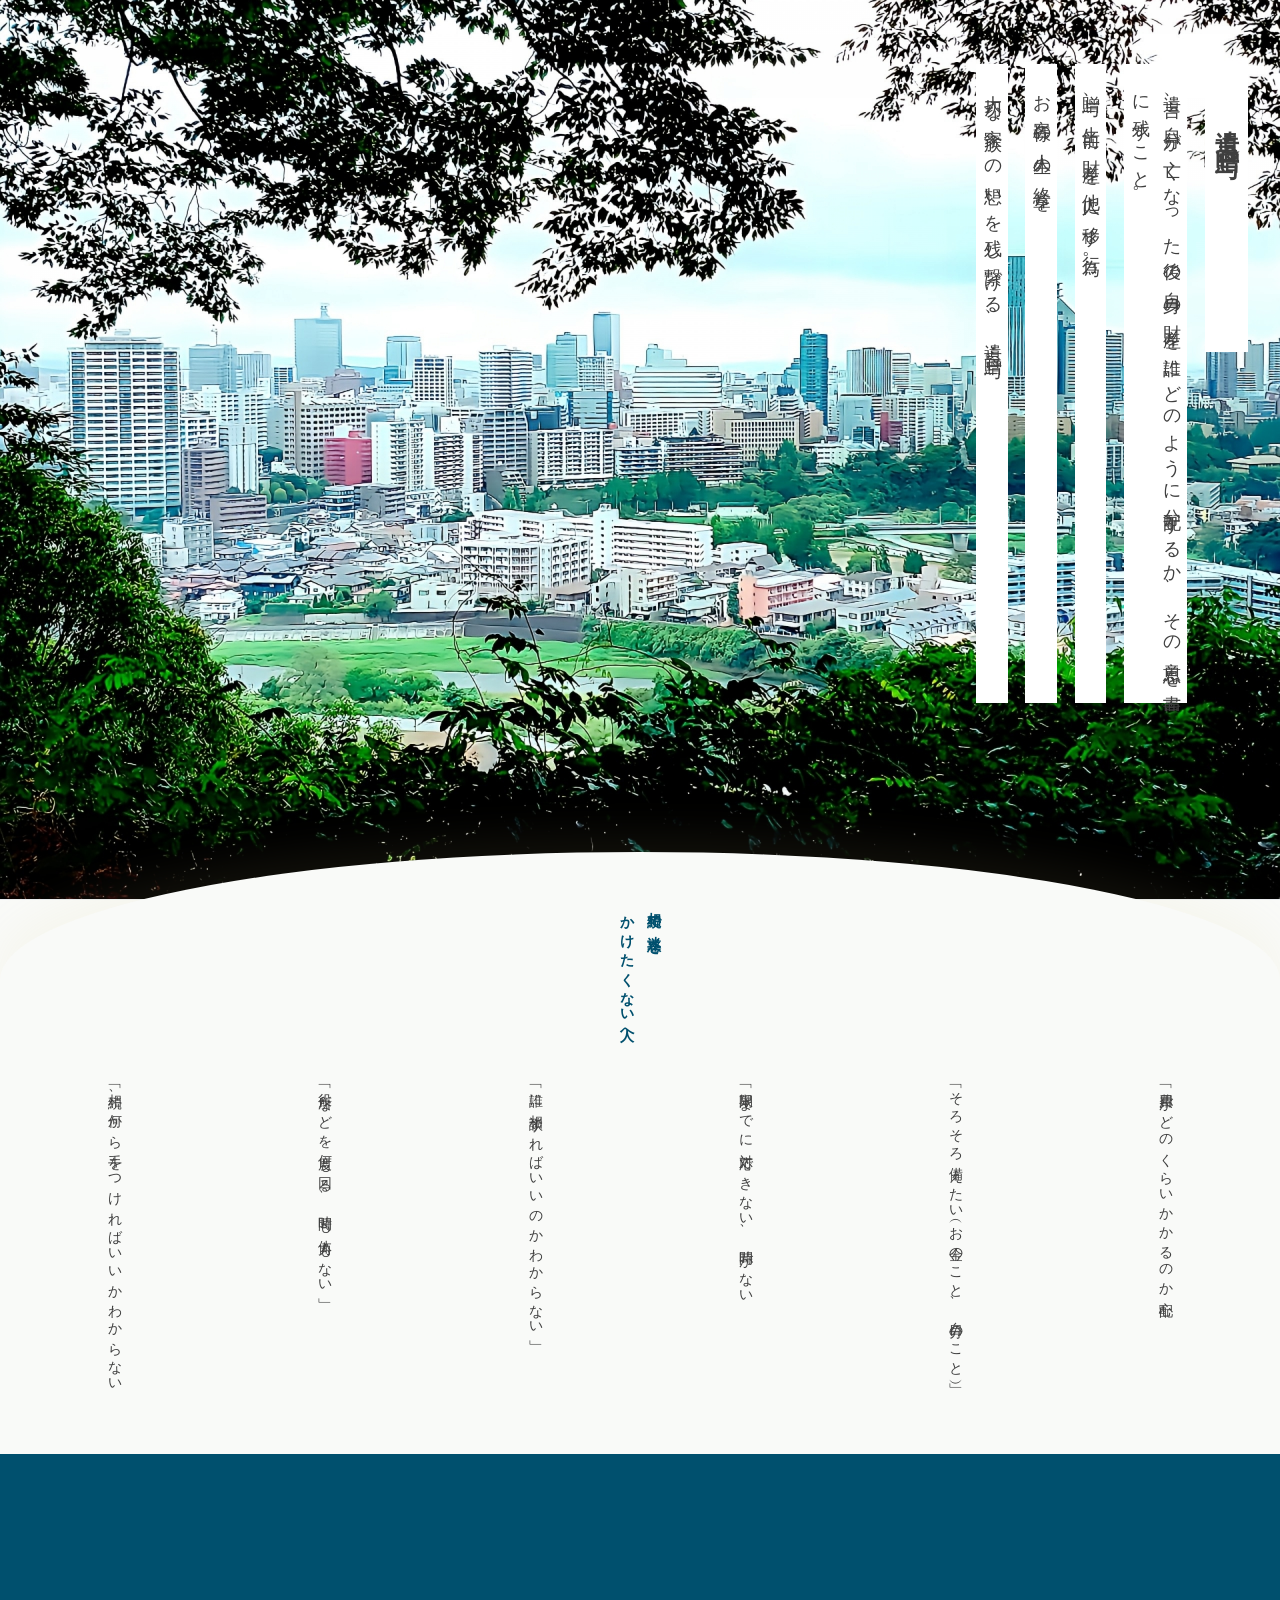
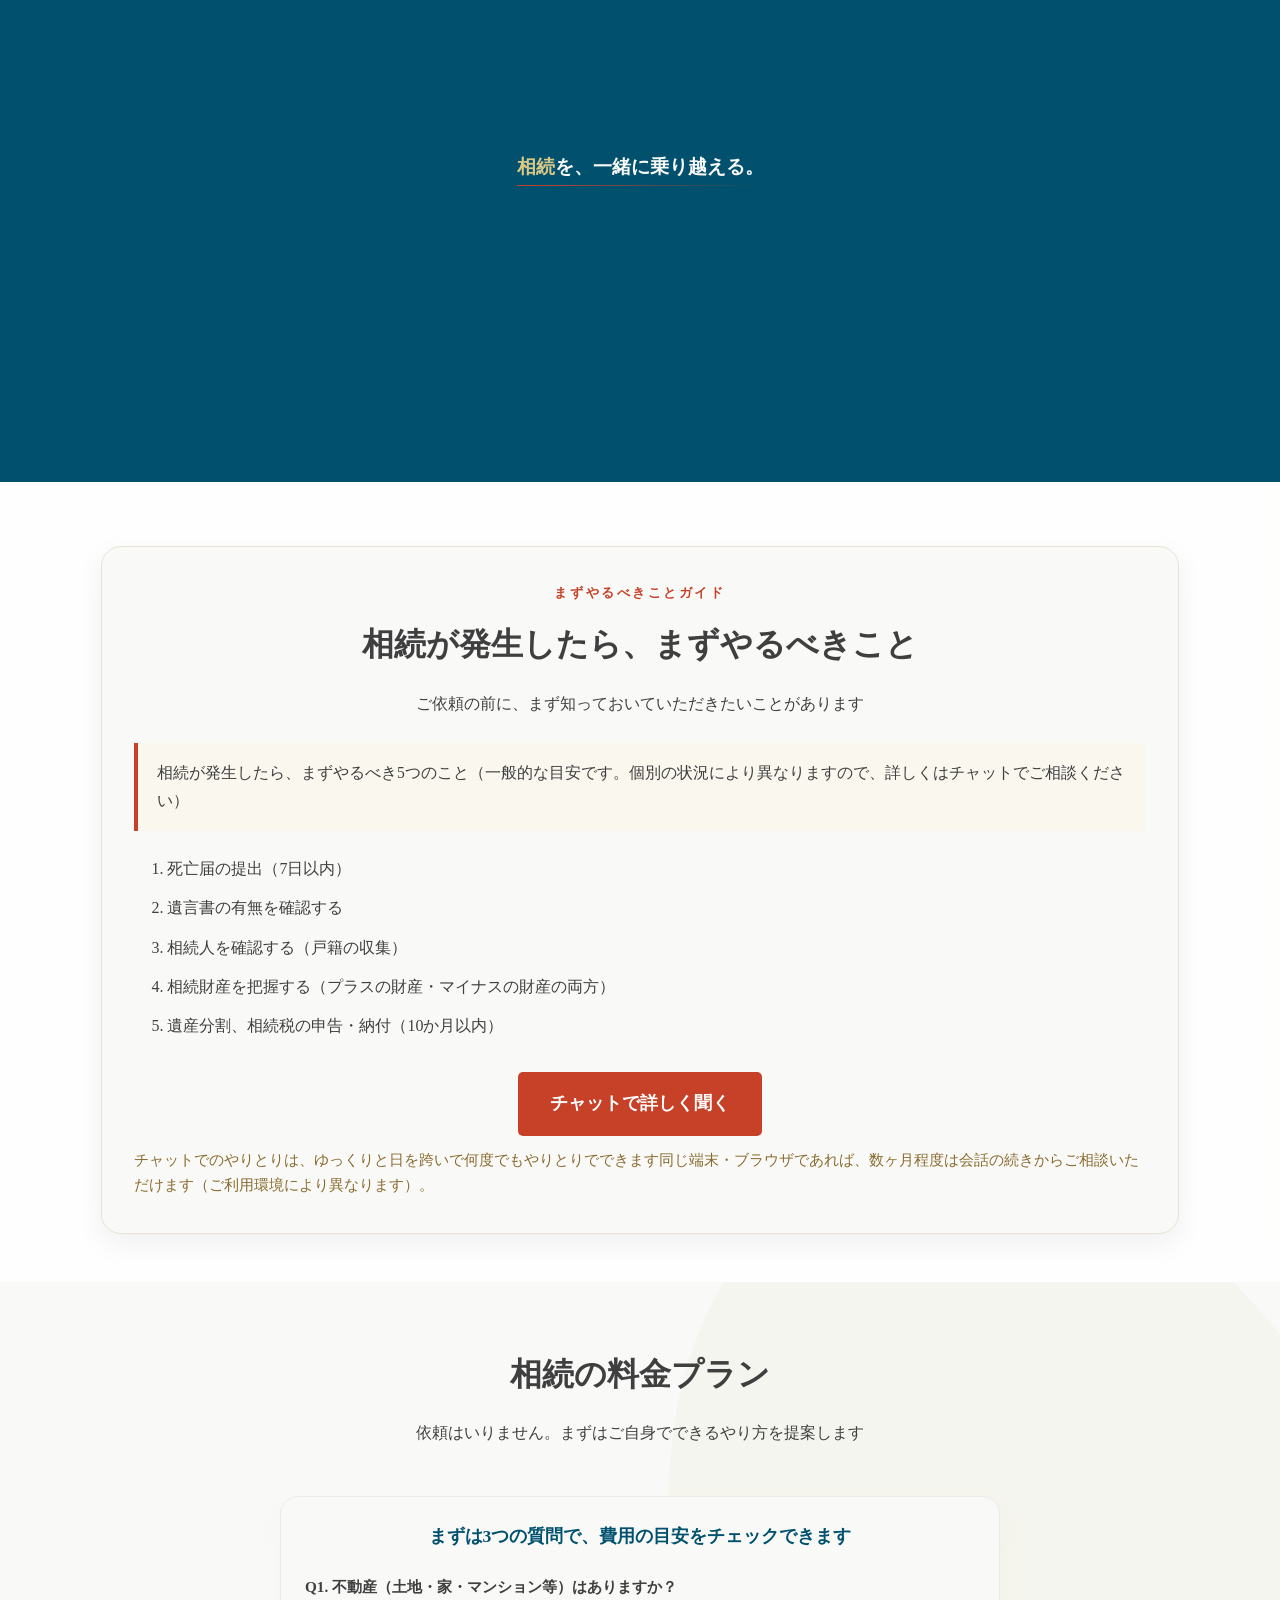
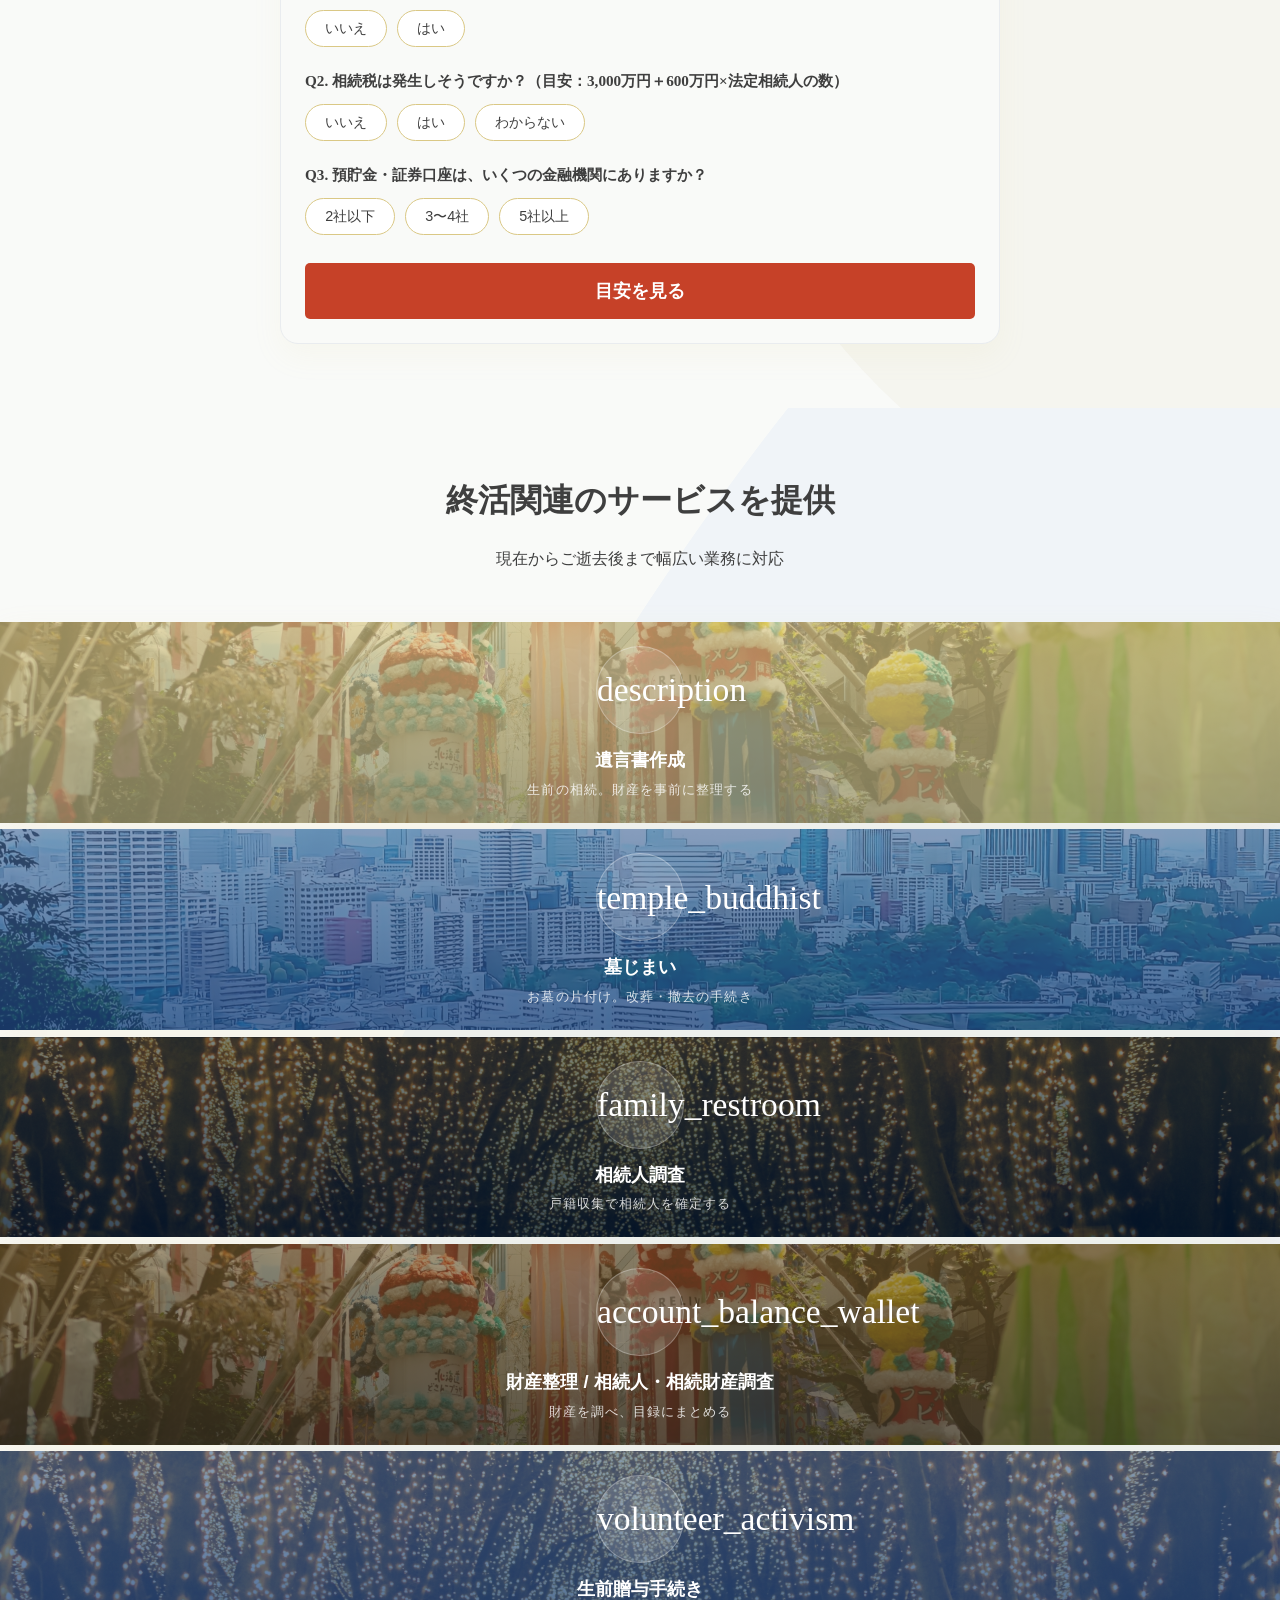
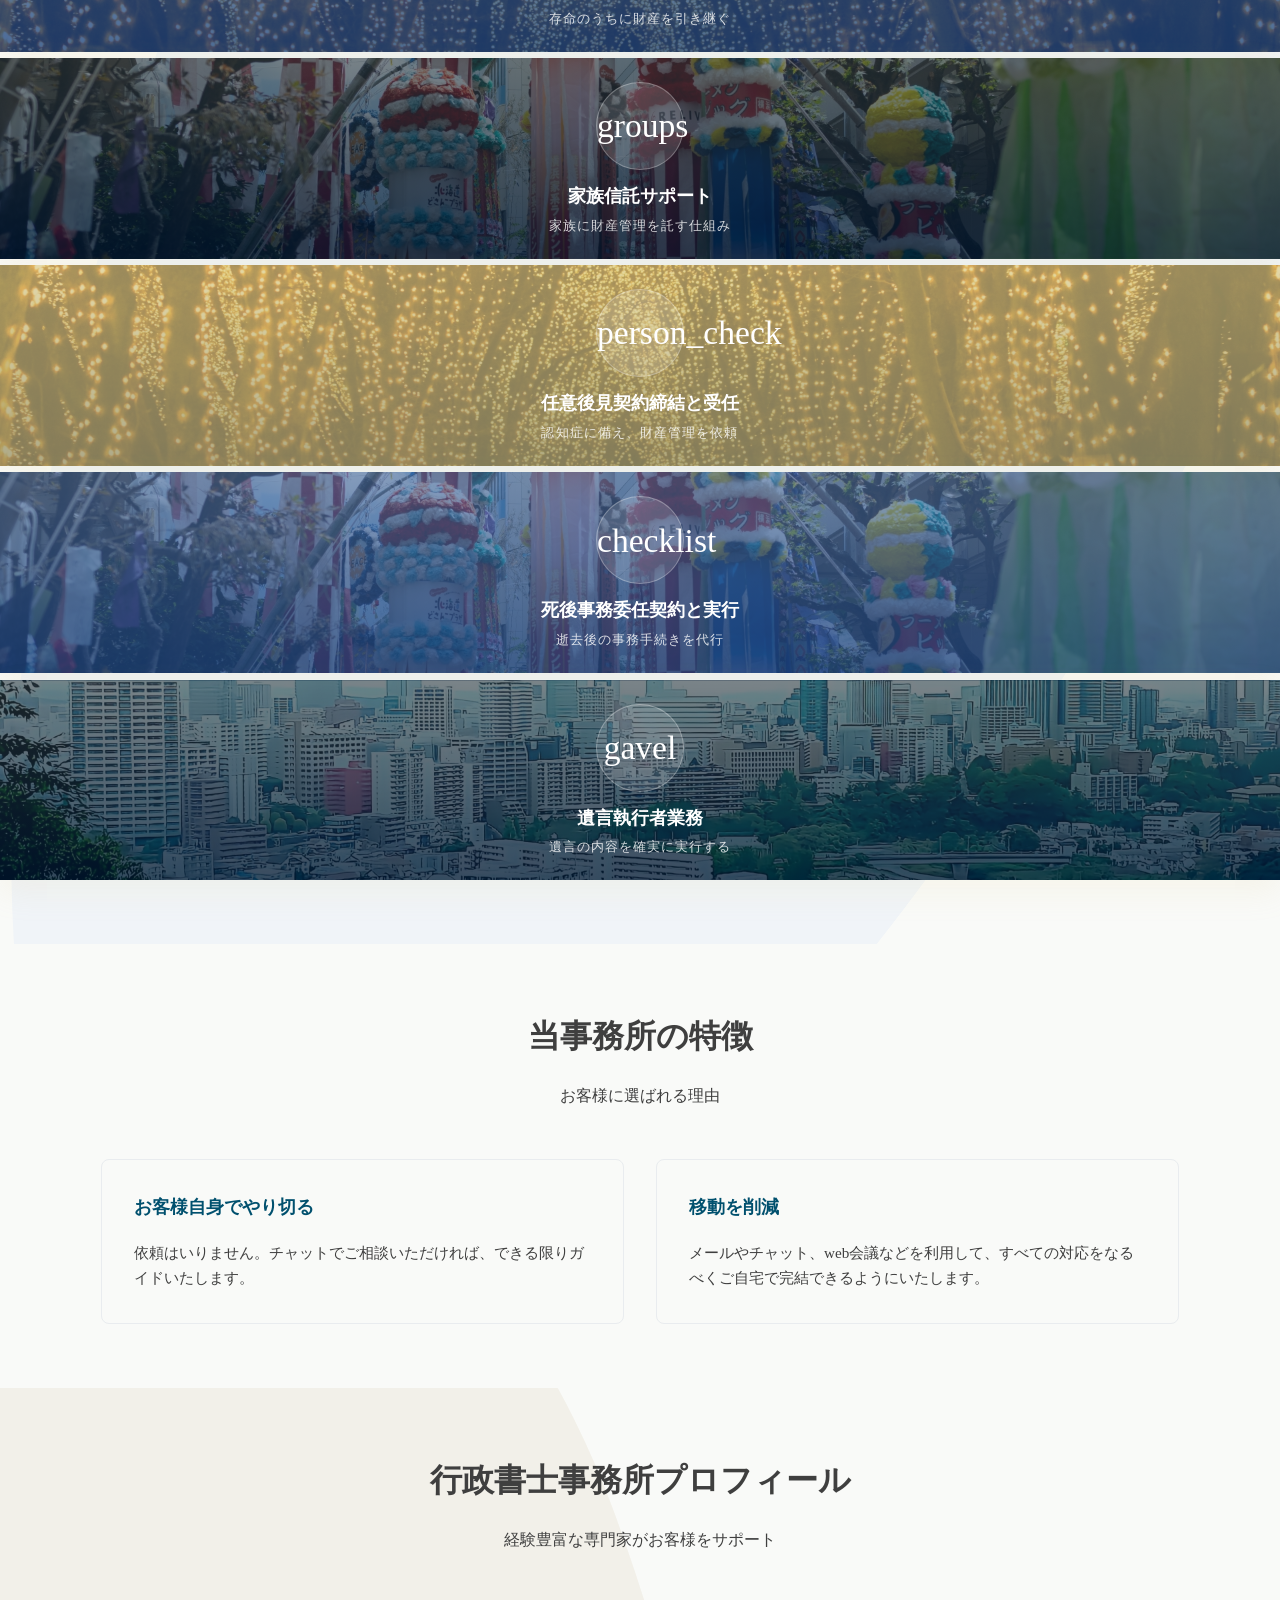
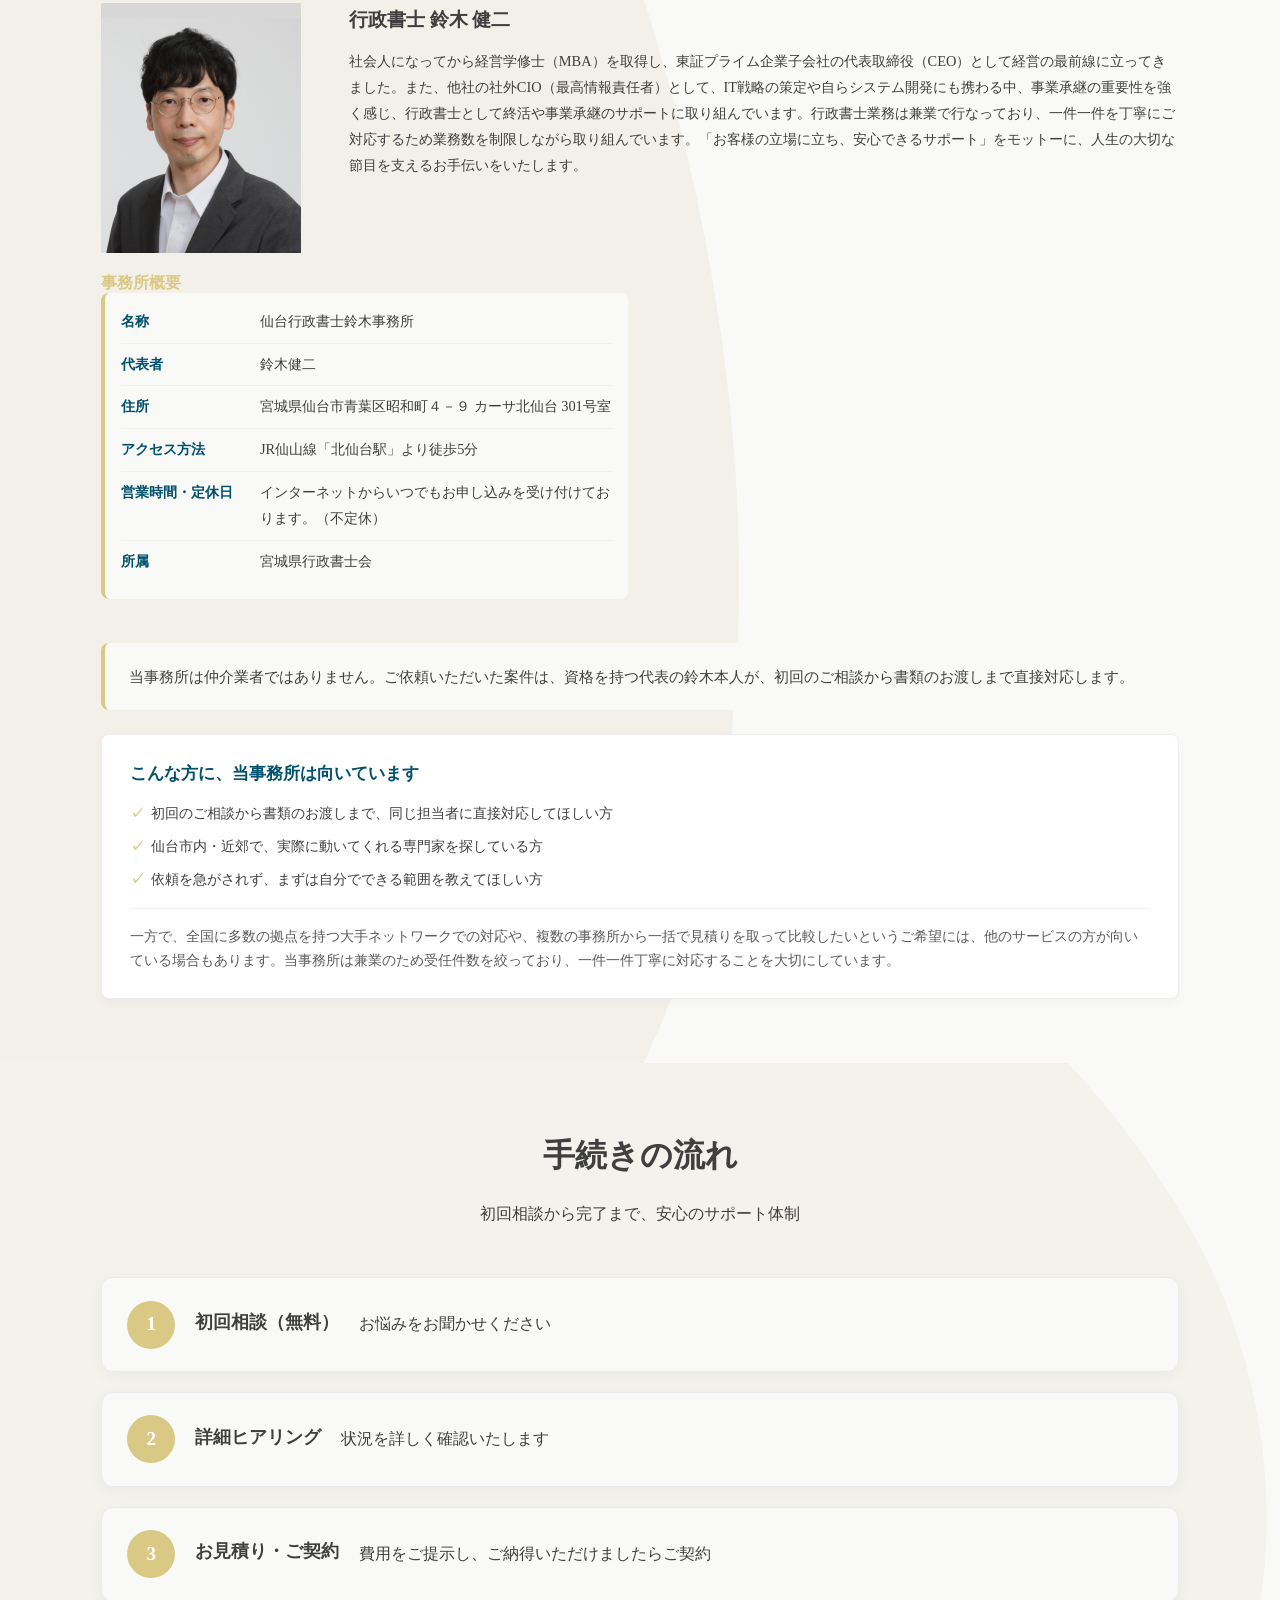
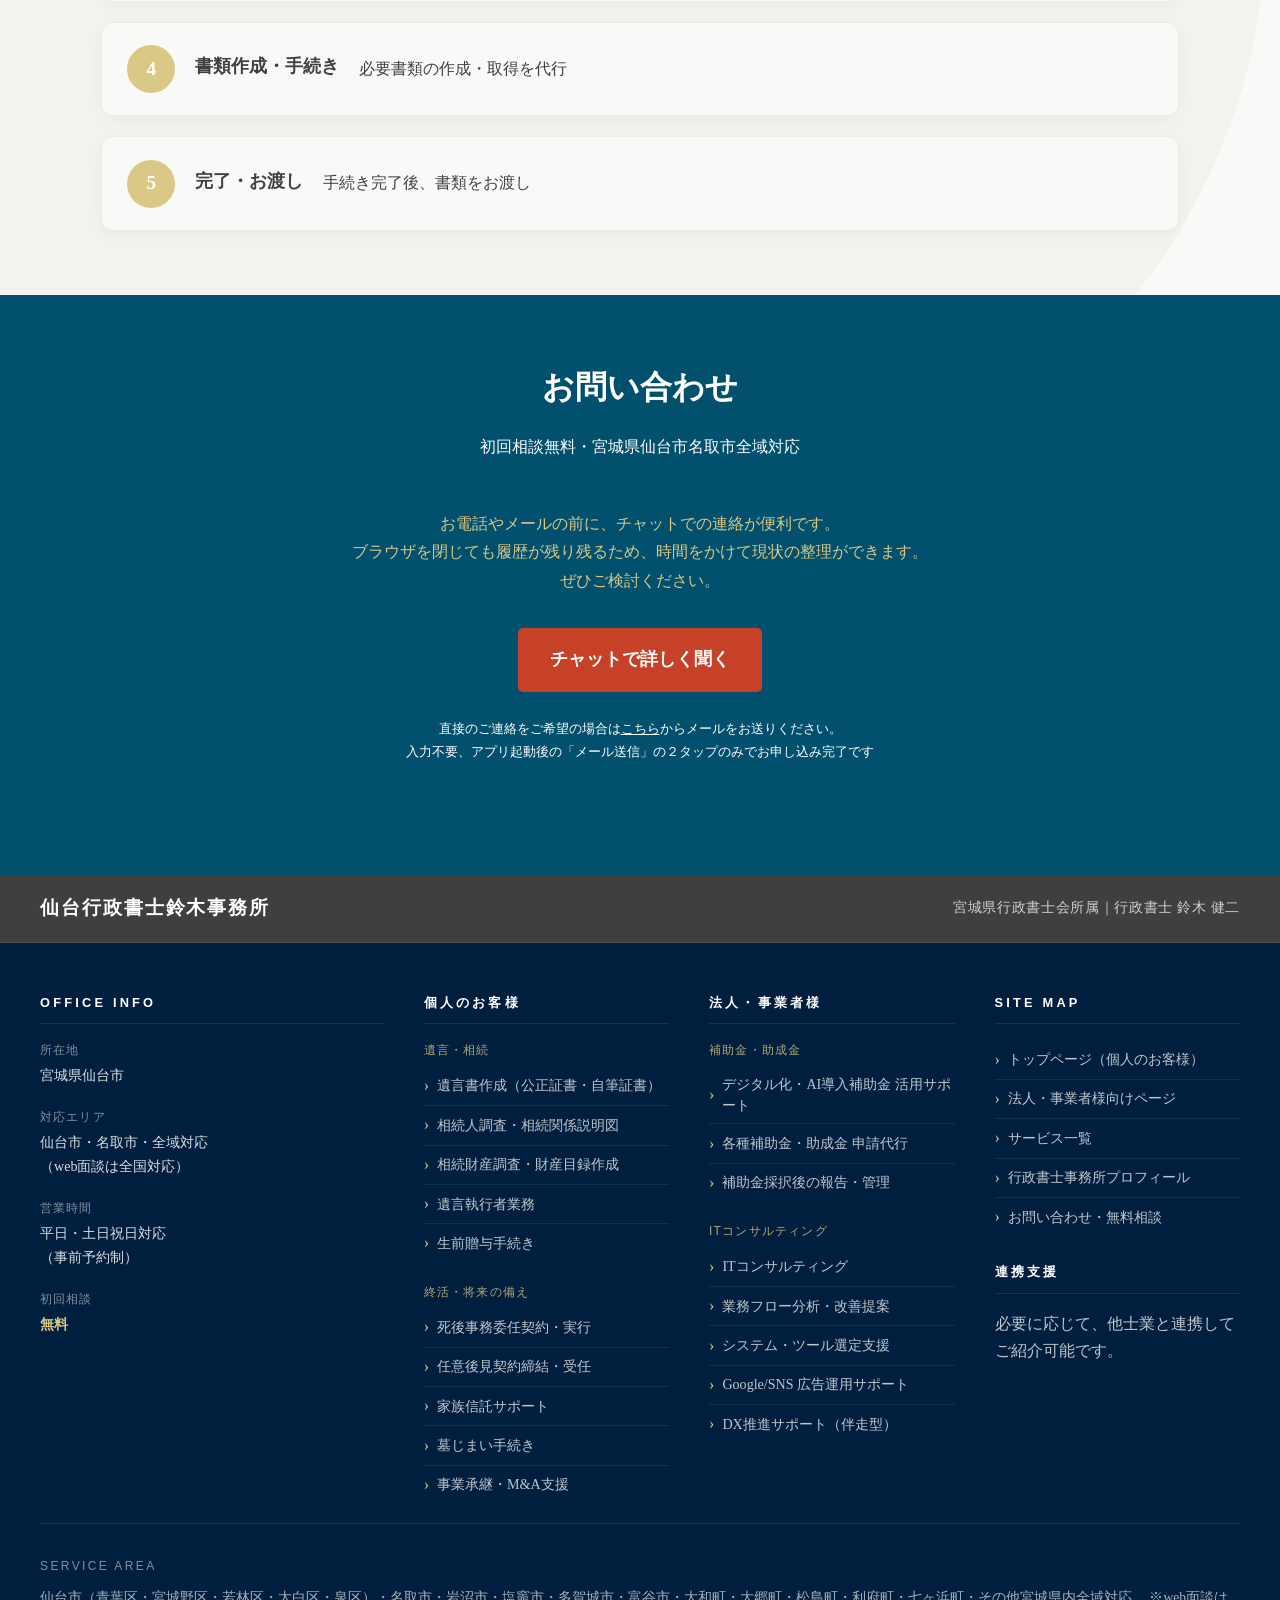
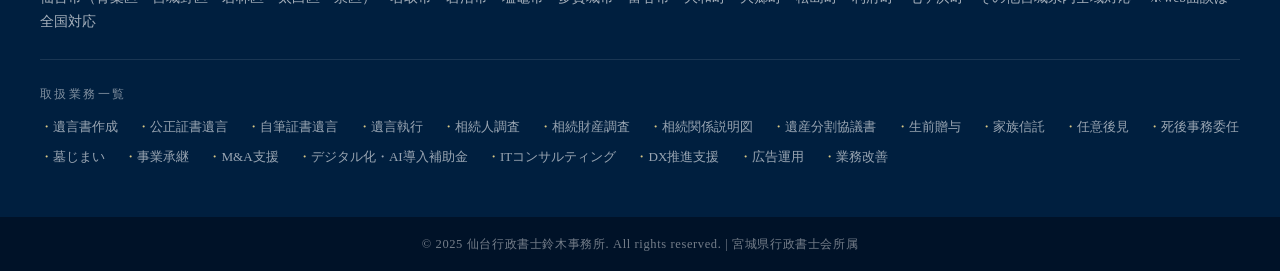
==== commit 4099dc23: "mod seo対策" ====
--- a/index.html
+++ b/index.html
@@ -390,6 +390,70 @@
                         </div>
                     </article>
                 </div>
+            </div>
+
+            <!-- お任せタイプ「詳細を見る」モーダルの文言ソース。常時非表示（is-hidden）だが
+                 静的HTMLとしてDOMに存在させ、検索エンジンにも読める状態にしている。
+                 表示時はJS（common.js）がこの中身をモーダルへコピーする。 -->
+            <div id="omakase-detail-content" class="is-hidden" aria-hidden="true">
+                <p>相続手続きをすべてお任せいただくタイプです。手続きの数や専門性に応じて金額が上下し、当事務所では、財産の種別や金額に応じて大きく金額が異なります。</p>
+                <ul class="plan-card__list">
+                    <li><strong>ライト（35〜65万円）：</strong>不動産なし・相続税なしの方向け。戸籍収集・財産調査・遺産分割協議書作成など、基本となる手続きを一括対応します。</li>
+                    <li><strong>標準（50〜80万円）：</strong>不動産ありの方向け。ライトの内容に加え、不動産の名義変更登記（司法書士が対応）が含まれます。</li>
+                    <li><strong>フル（100〜150万円）：</strong>相続税が発生する方向け。標準の内容に加え、相続税申告（税理士が対応）が含まれます。150万円を超える複雑なケースもございます。
+                    </li>
+                </ul>
+
+                <p><strong>なぜこの金額か</strong></p>
+                <p>すべてのお任せプランに共通して含まれる作業は7つあります：役所への各種届出サポート／戸籍収集・相続関係説明図の作成／法定相続情報一覧図の作成／財産調査・残高証明書の取得／財産目録の作成／遺産分割協議書の作成／預貯金の解約・名義変更。
+                </p>
+                <p>その上で金額のレンジ（下限〜上限）を動かしているのは、主に2つの要因です。</p>
+                <ul class="plan-card__list">
+                    <li><strong>相続人の人数：</strong>戸籍収集・印鑑証明書の代理取得・意思確認が人数分加算されます</li>
+                    <li><strong>金融機関の数：</strong>残高証明書の取得・解約・名義変更の手続きが1社ごとに加算されます</li>
+                </ul>
+
+                <p><strong>対応する手続きの一部をご紹介（個別依頼時の参考価格・税込）</strong></p>
+                <ul class="plan-card__list">
+                    <li>役所への各種届出サポート（参考価格：11,000円〜）</li>
+                    <li>戸籍収集・相続関係説明図の作成（参考価格：1人・1自治体あたり4,400円〜）</li>
+                    <li>預貯金・株式・投資信託の残高確認・残高証明書取得（参考価格：22,000円／金融機関）</li>
+                    <li>財産目録の作成（参考価格：22,000円）</li>
+                    <li>遺産分割協議書の作成（参考価格：66,000円）</li>
+                    <li>預貯金・株式・投資信託の解約・名義変更（参考価格：44,000円／金融機関）</li>
+                    <li>自動車の名義変更・車庫証明取得含む（参考価格：16,500円〜27,500円）</li>
+                    <li>デジタル遺産（パソコン・スマートフォン）の調査（参考価格：11,000円／機器）</li>
+                    <li>各種有料サービス・会員登録の解約（参考価格：5,500円／サービス）</li>
+                </ul>
+                <p>上記は主な手続きの一部です。すべての手続きが毎回必要なわけではなく、お客様の状況に応じて必要なものだけ対応します。役所への手数料・交通費等の実費は別途です。</p>
+
+                <p><strong>専門家と連携して対応する手続き（お客様はそのままお任せいただけます）</strong></p>
+                <p>不動産の名義変更登記や相続税申告などは、法律上、司法書士・税理士といった専門家の業務です。当事務所は行政書士として、自動車の名義変更や農地の届出、戸籍収集・財産調査・遺産分割協議書の作成など、登記や相続税以外の幅広い手続きを専門に扱っております。こうした専門家が必要な手続きも、連携先へのご紹介から進捗管理まで含めて<strong>窓口は当事務所が一括して担当</strong>しますので、複数の手続きが重なる場合ほど、まとめてご依頼いただくと便利です。
+                </p>
+                <ul class="plan-card__list">
+                    <li>不動産名義変更登記 → 司法書士が対応</li>
+                    <li>相続税申告 → 税理士が対応</li>
+                </ul>
+                <p>詳しい料金は初回相談後の調査を経て詳しいお見積りをご提示いたします。</p>
+            </div>
+
+            <!-- オーダーメイドタイプ「詳細を見る」モーダルの文言ソース。omakase同様、常時非表示（is-hidden）の
+                 静的HTMLとしてDOMに持たせている。 -->
+            <div id="custom-detail-content" class="is-hidden" aria-hidden="true">
+                <p>「任せられるところだけ任せたい」という方向けに、必要な作業だけを個別にお引き受けする対応です。下記の中から、ご希望の作業をお選びいただけます（一部抜粋、参考価格は税込）。</p>
+                <ul class="plan-card__list">
+                    <li>役所への各種届出サポート（参考価格：11,000円〜）</li>
+                    <li>戸籍収集・相続関係説明図の作成（参考価格：1人・1自治体あたり4,400円〜）</li>
+                    <li>法定相続情報一覧図の作成（参考価格：13,200円）</li>
+                    <li>財産調査・残高証明書の取得（参考価格：22,000円／金融機関）</li>
+                    <li>財産目録の作成（参考価格：22,000円）</li>
+                    <li>遺産分割協議書の作成（参考価格：66,000円）</li>
+                    <li>農地を相続した場合の農業委員会への届出（参考価格：22,000円／自治体）</li>
+                    <li>デジタル遺産（パソコン・スマートフォン）の調査（参考価格：11,000円／機器）</li>
+                    <li>その他、戸籍・財産・名義変更等に関する各種手続き（個別お見積り）</li>
+                </ul>
+                <p>料金は作業内容ごとの個別お見積りとなります。ご希望の作業をお伺いした上で、詳しい料金は初回相談後の調査を経てお見積り、実施事項ごご選択となります。参考価格は同種事務所の公開料金を参考にした目安です。役所への手数料・交通費等の実費は別途です。
+                </p>
             </div>
         </div>
     </section>
@@ -611,7 +675,28 @@
                 </div>
             </div>
         </div>
+        <!-- ===== 共通セクション：ポジショニング（仲介業者ではない／こんな方に向いています） ===== -->
+        <div id="positioning" class="positioning">
+            <div class="container">
+                <div class="positioning-note animate-on-scroll">
+                    <p>当事務所は仲介業者ではありません。ご依頼いただいた案件は、資格を持つ代表の鈴木本人が、初回のご相談から書類のお渡しまで直接対応します。</p>
+                </div>
+                <div class="positioning-fit animate-on-scroll">
+                    <h3 class="positioning-fit__title">こんな方に、当事務所は向いています</h3>
+                    <ul class="positioning-fit__list">
+                        <li>初回のご相談から書類のお渡しまで、同じ担当者に直接対応してほしい方</li>
+                        <li>仙台市内・近郊で、実際に動いてくれる専門家を探している方</li>
+                        <li>依頼を急がされず、まずは自分でできる範囲を教えてほしい方</li>
+                    </ul>
+                    <p class="positioning-fit__note">
+                        一方で、全国に多数の拠点を持つ大手ネットワークでの対応や、複数の事務所から一括で見積りを取って比較したいというご希望には、他のサービスの方が向いている場合もあります。当事務所は兼業のため受任件数を絞っており、一件一件丁寧に対応することを大切にしています。
+                    </p>
+                </div>
+            </div>
+        </div>
     </section>
+
+
 
     <!-- ===== toC サービス・プロセス ===== -->
     <div class="mode-toc">
@@ -784,7 +869,7 @@
                     <div class="footer-col__list--category">
                         <div class="footer-col__category-label">補助金・助成金</div>
                         <ul class="footer-col__list">
-                            <li><a href="/business/">IT導入補助金 申請支援</a></li>
+                            <li><a href="/business/">デジタル化・AI導入補助金 活用サポート</a></li>
                             <li><a href="/business/">各種補助金・助成金 申請代行</a></li>
                             <li><a href="/business/">補助金採択後の報告・管理</a></li>
                         </ul>
@@ -848,7 +933,7 @@
                     <span>墓じまい</span>
                     <span>事業承継</span>
                     <span>M&amp;A支援</span>
-                    <span>IT導入補助金</span>
+                    <span>デジタル化・AI導入補助金</span>
                     <span>ITコンサルティング</span>
                     <span>DX推進支援</span>
                     <span>広告運用</span>
--- a/style.css
+++ b/style.css
@@ -637,6 +637,8 @@
     color: var(--main-color);
     font-weight: bold;
     font-size: 1em;
+    margin-bottom: -4em;
+    margin-top: 1em;
 }
 
 .office-overview__list {
@@ -683,6 +685,76 @@
 
 .office-overview__map iframe {
     display: block;
+}
+
+/* Positioning Section (仲介業者ではない／こんな方に向いています) */
+.positioning {
+    padding-top: 0;
+    position:relative;
+    z-index: 2;
+}
+
+.positioning-note {
+    background: var(--base-color);
+    border-left: 4px solid var(--main-color);
+    border-radius: 8px;
+    padding: 1.25rem 1.5rem;
+    margin-bottom: 1.5rem;
+}
+
+.positioning-note p {
+    margin: 0;
+    color: var(--text-color);
+    line-height: 1.8;
+    font-size: 0.95em;
+}
+
+.positioning-fit {
+    background: #fff;
+    border: 1px solid #eee;
+    border-radius: 8px;
+    padding: 1.5rem 1.75rem;
+    box-shadow: 0 2px 10px rgba(0, 0, 0, 0.04);
+}
+
+.positioning-fit__title {
+    color: var(--main-color-dark);
+    font-size: 1.05em;
+    font-weight: bold;
+    margin: 0 0 0.75rem;
+}
+
+.positioning-fit__list {
+    list-style: none;
+    margin: 0 0 1rem;
+    padding: 0;
+}
+
+.positioning-fit__list li {
+    position: relative;
+    padding-left: 1.5em;
+    margin-bottom: 0.6em;
+    color: var(--text-color);
+    line-height: 1.7;
+    font-size: 0.9em;
+}
+
+.positioning-fit__list li::before {
+    content: "✓";
+    position: absolute;
+    left: 0;
+    color: var(--main-color);
+    font-weight: bold;
+}
+
+.positioning-fit__note {
+    margin: 0;
+    padding-top: 1rem;
+    border-top: 1px solid #f0f0f0;
+    color: var(--text-color);
+    line-height: 1.8;
+    font-size: 0.85em;
+    opacity: 0.85;
 }
 
 /* Services Section */
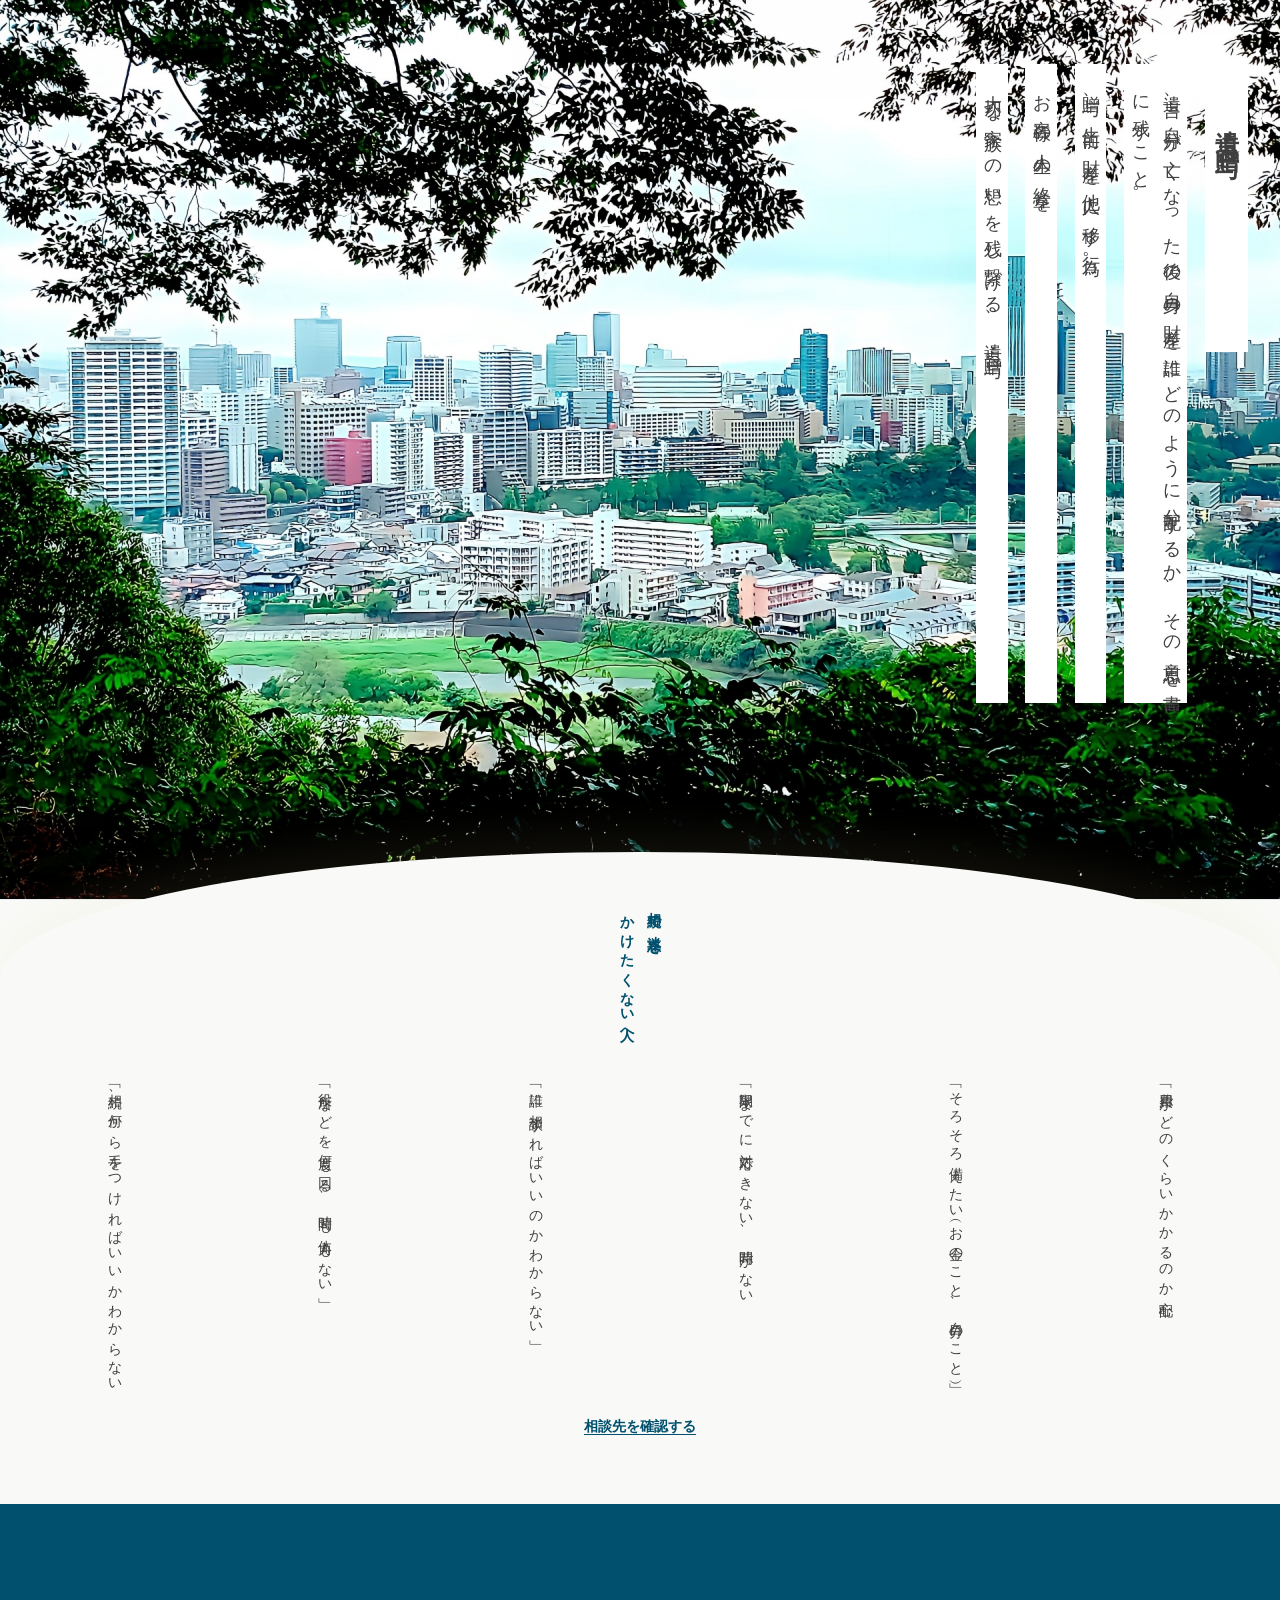
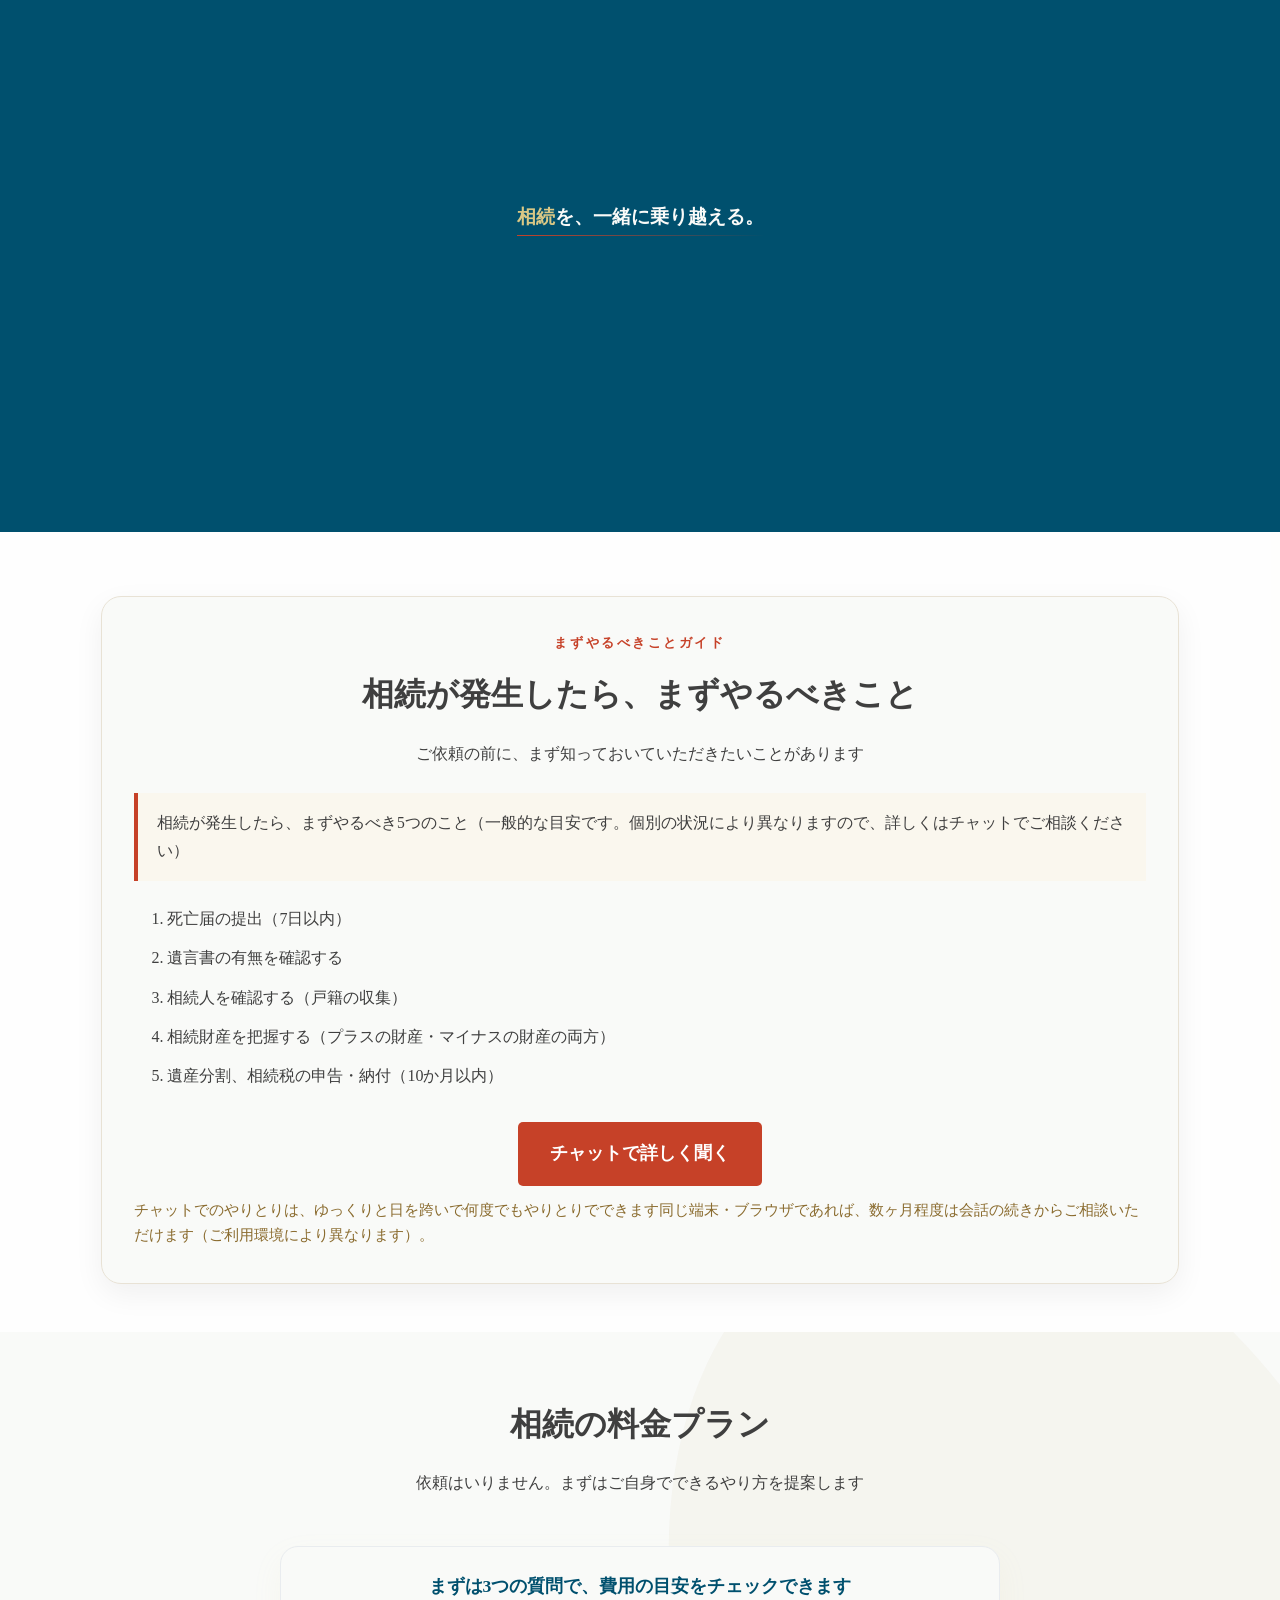
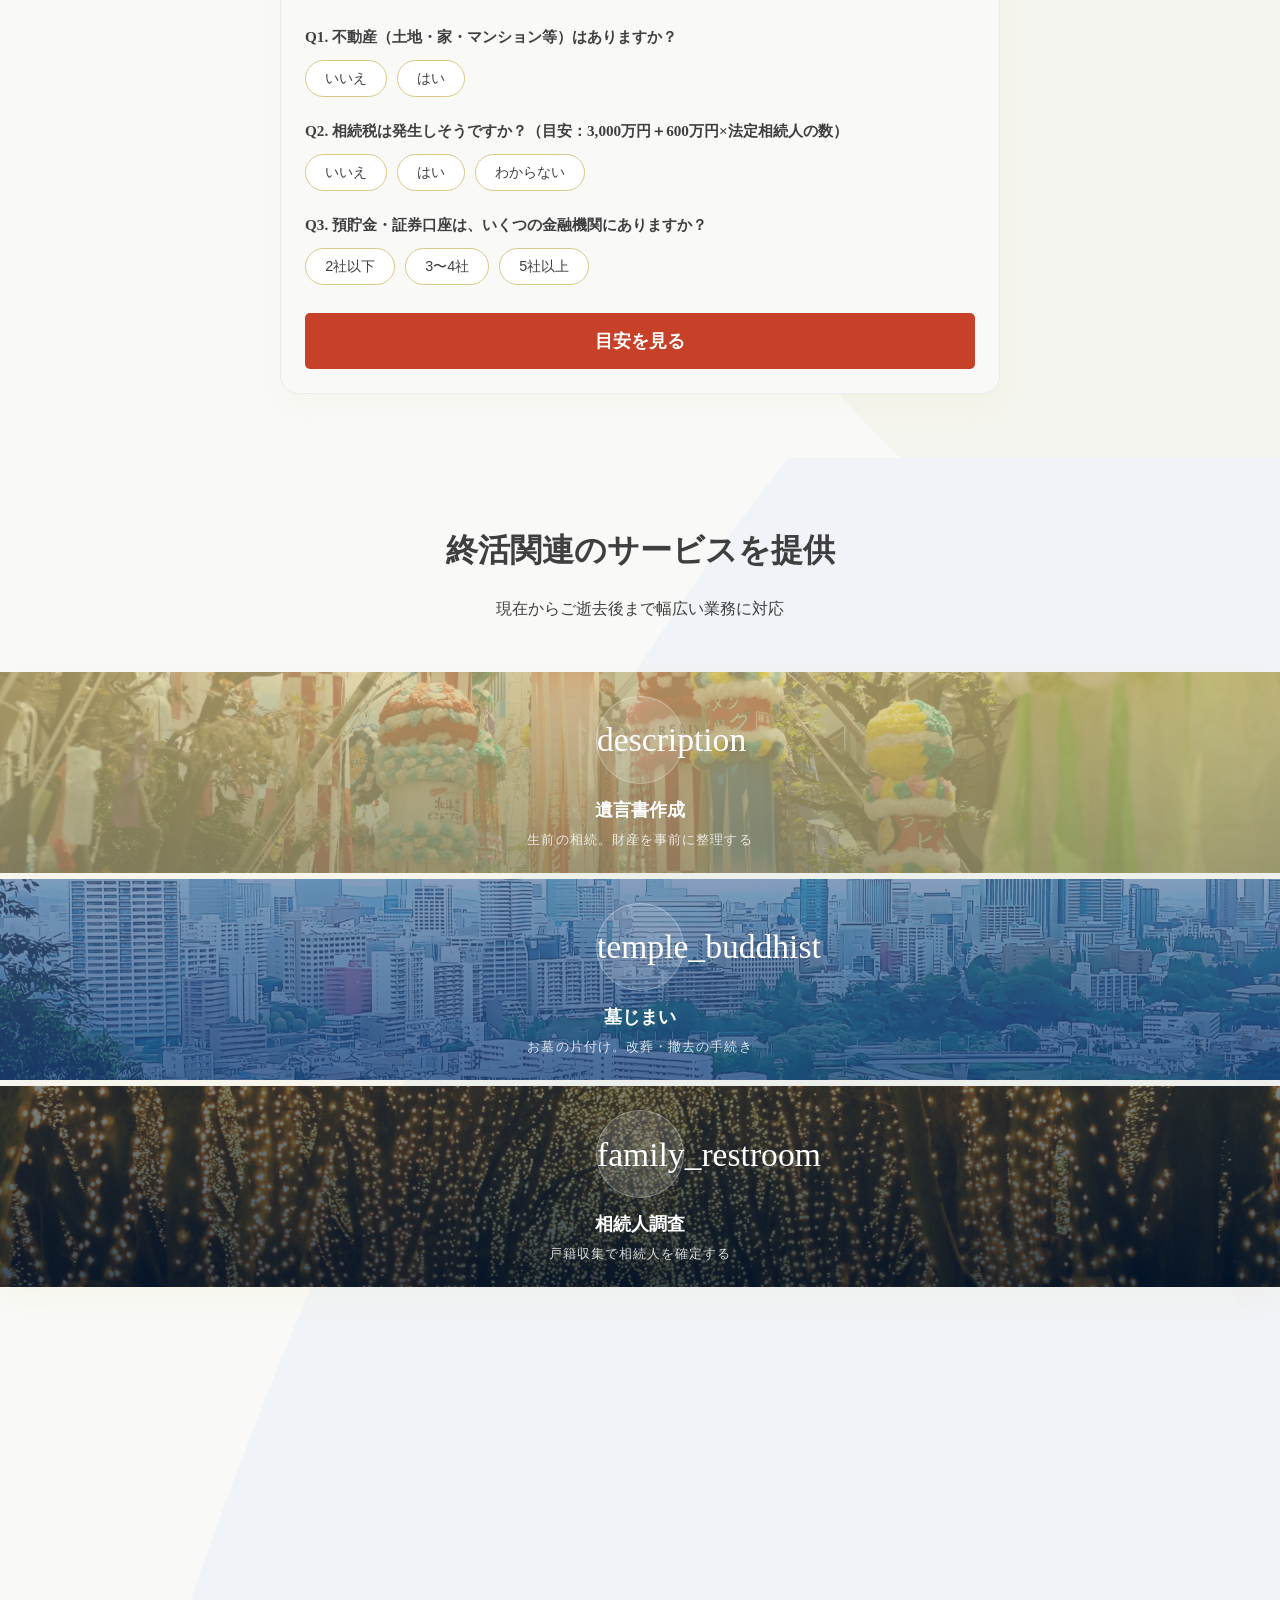
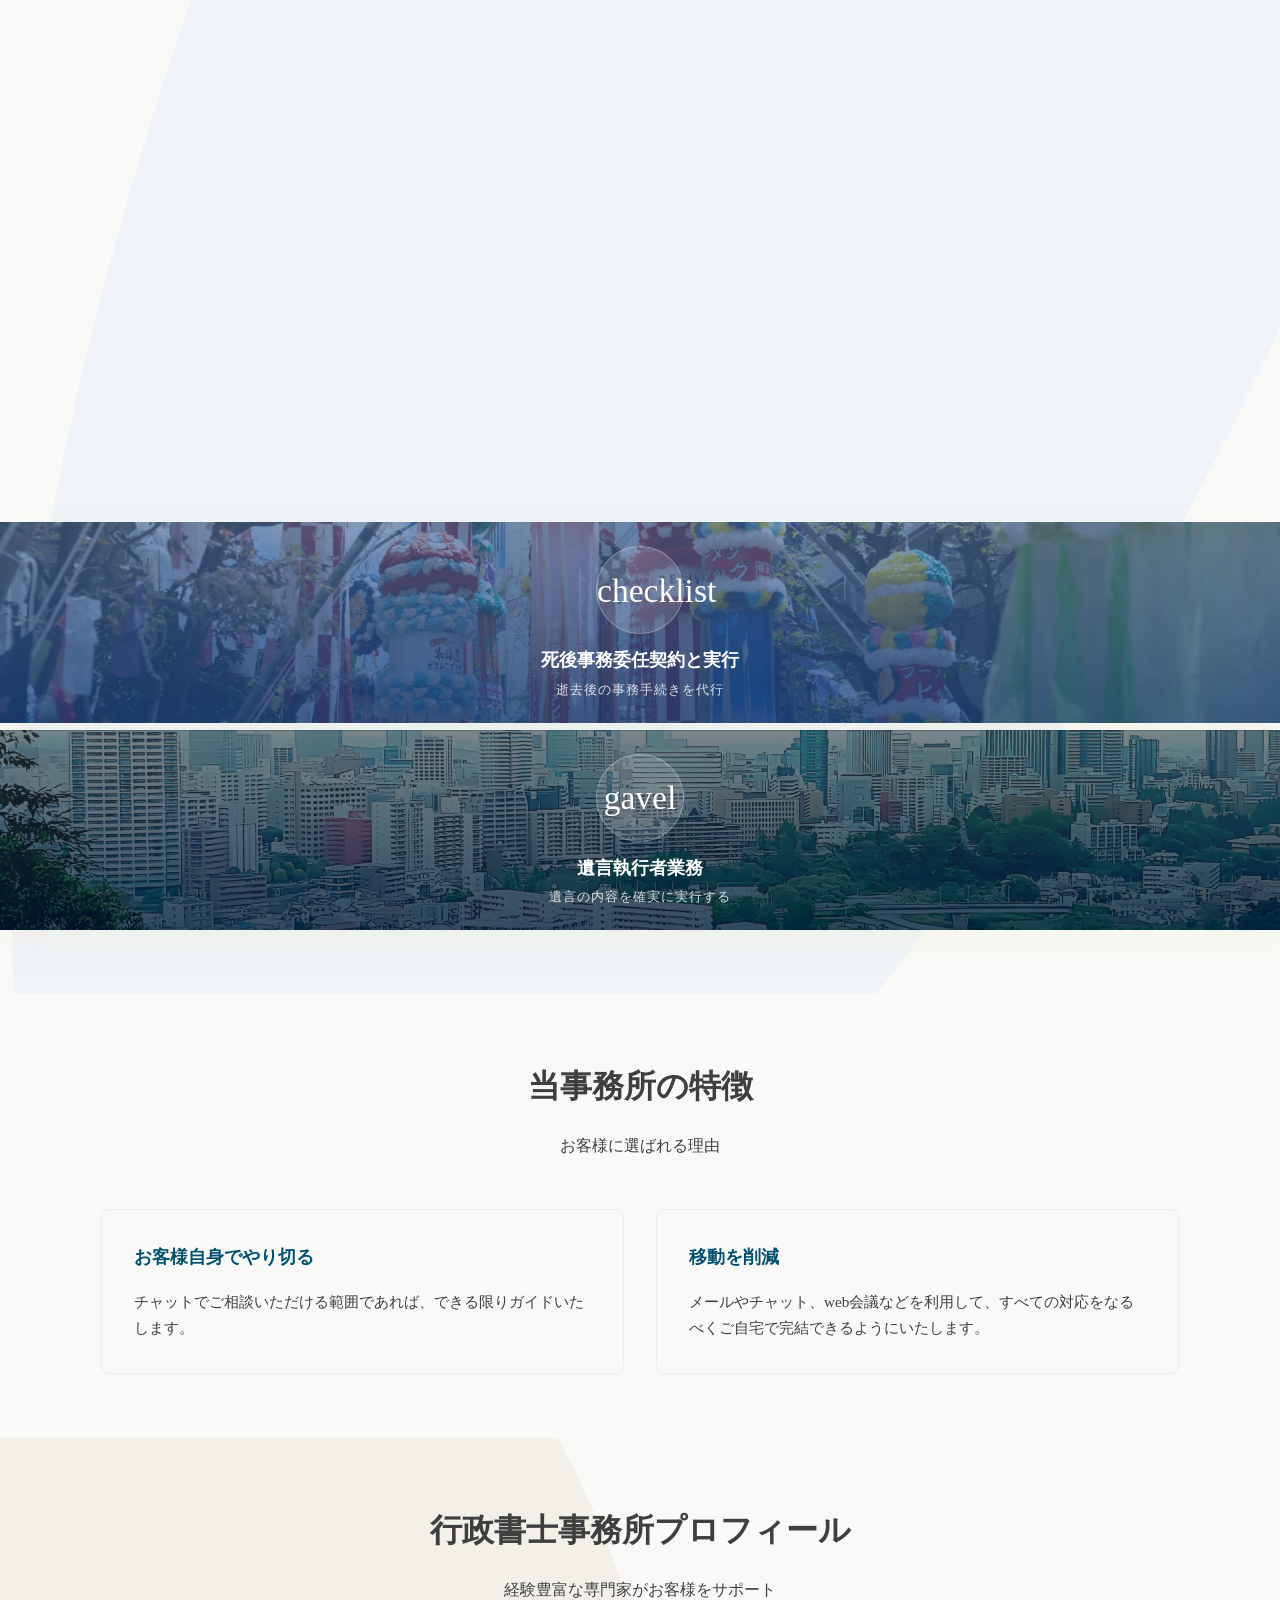
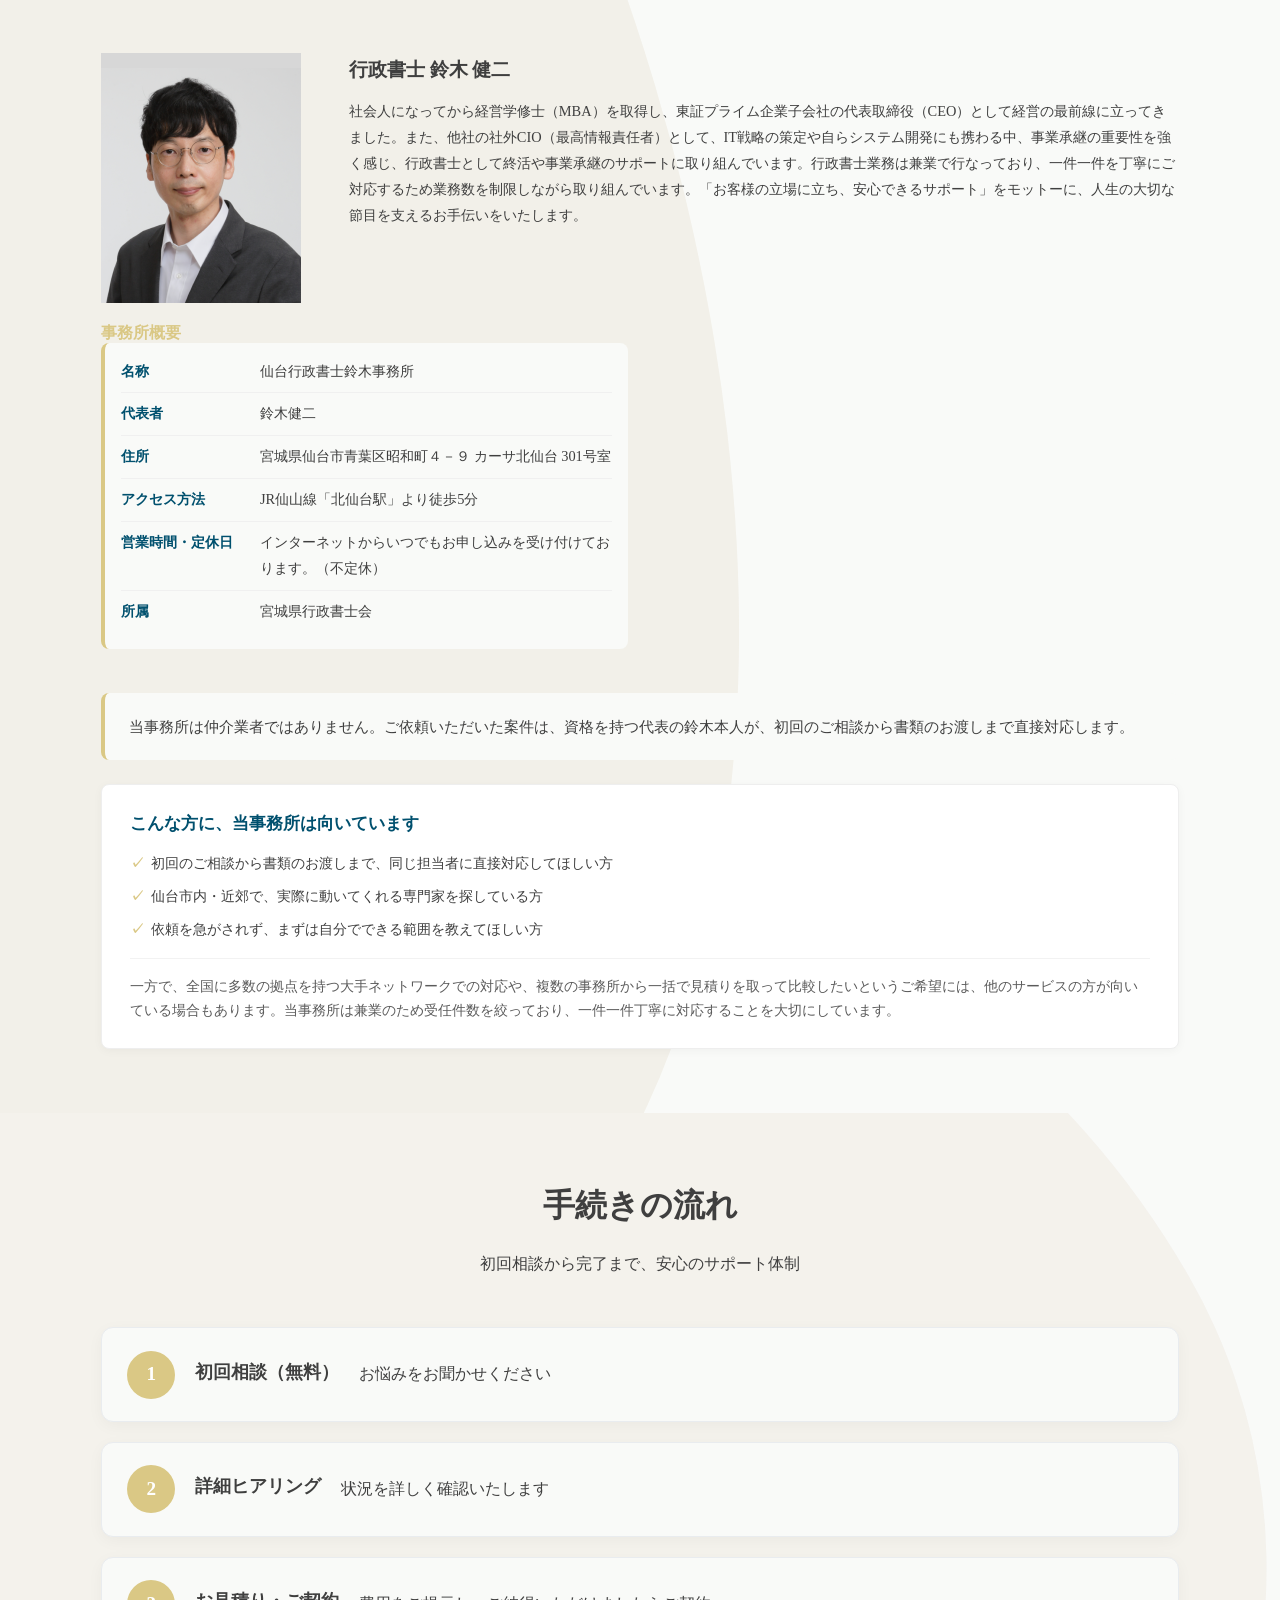
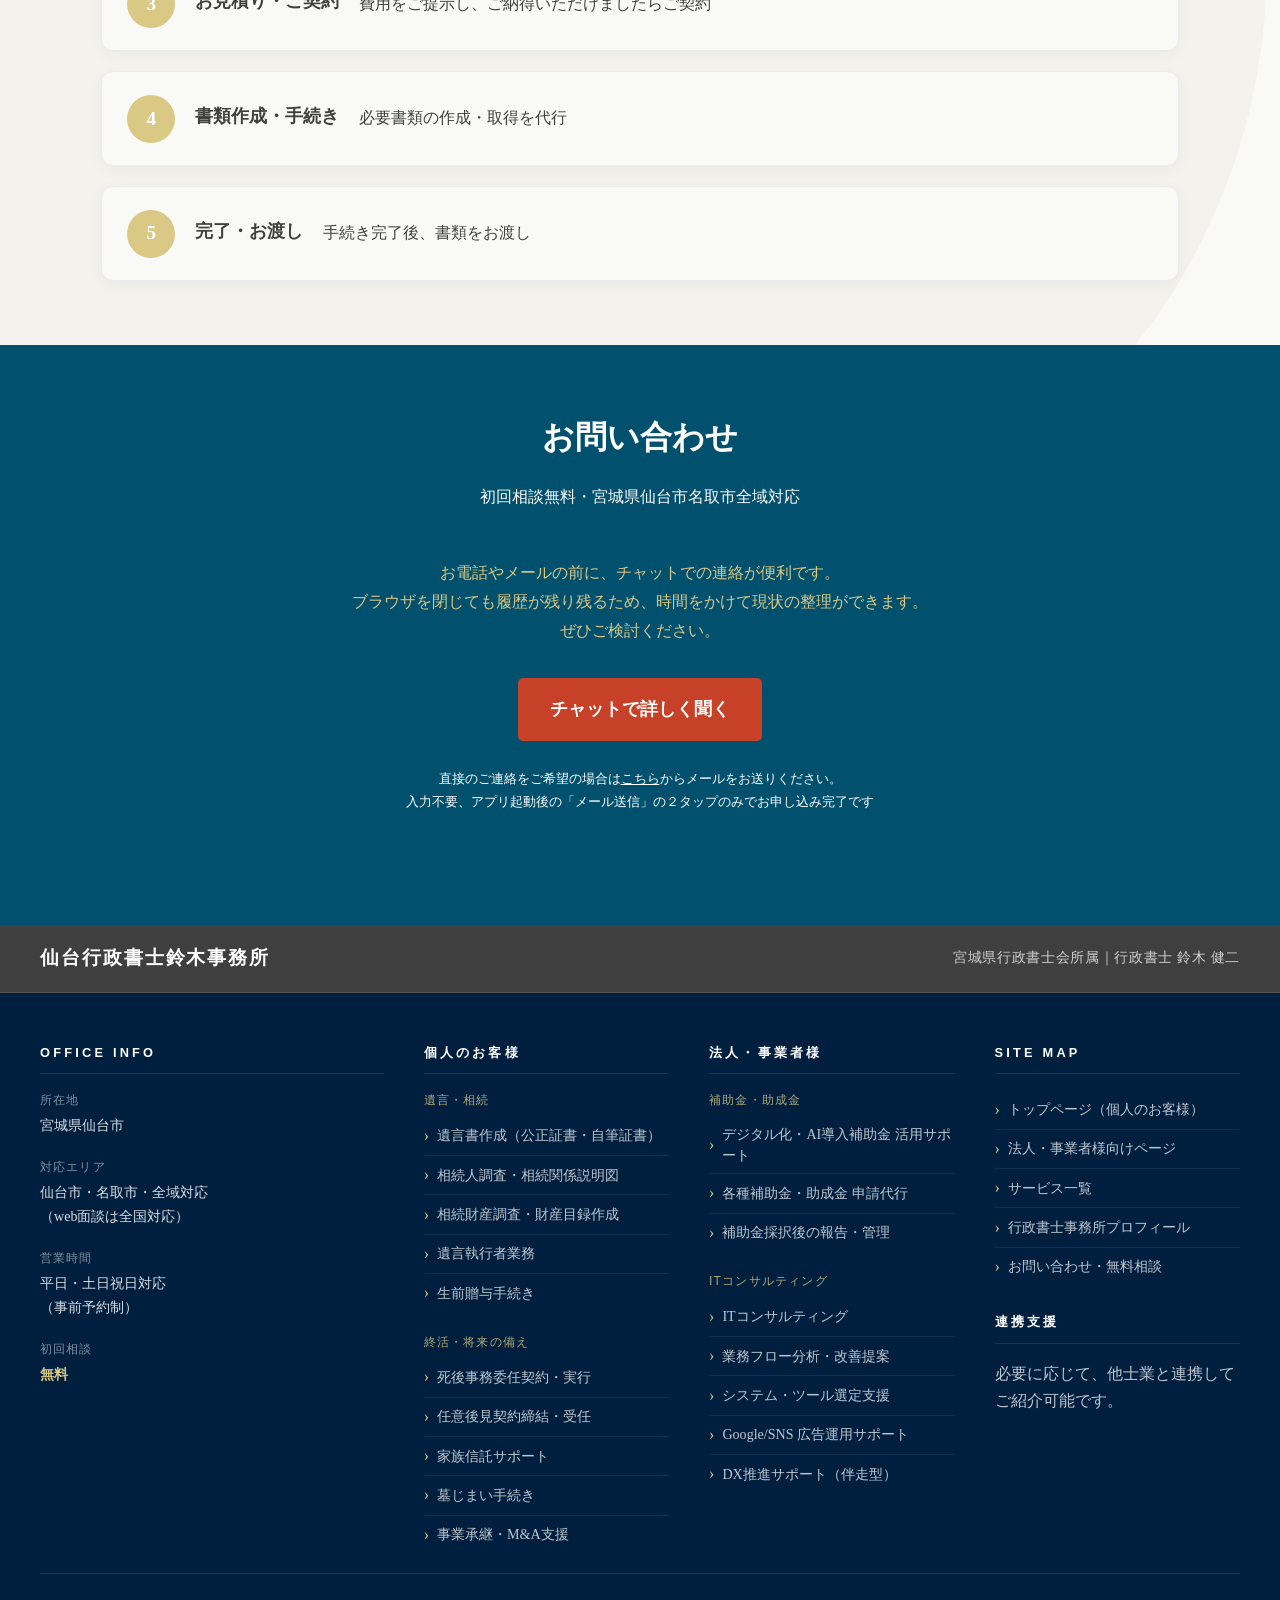
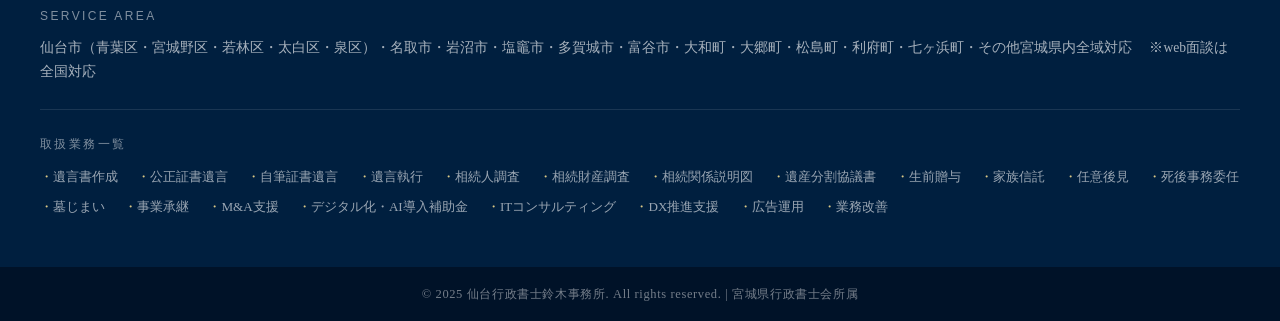
==== commit 7925a443: "add 0507" ====
--- a/index.html
+++ b/index.html
@@ -232,6 +232,8 @@
                         <p>「費用がどのくらいかかるのか心配」</p>
                     </div>
                 </div>
+
+                <h3 class="concerns-diagnostic-link"><a href="/soudan/">相談先を確認する</a></h3>
             </div>
         </section>
 
@@ -605,7 +607,7 @@
                 <div class="feature-card animate-on-scroll animate-delay-1 enhanced-hover reveal">
                     <!-- <div class="feature-number">1</div> -->
                     <h3>お客様自身でやり切る</h3>
-                    <p>依頼はいりません。チャットでご相談いただければ、できる限りガイドいたします。
+                    <p>チャットでご相談いただける範囲であれば、できる限りガイドいたします。
                     </p>
                 </div>
                 <div class="feature-card animate-on-scroll animate-delay-2 enhanced-hover reveal">
--- a/style.css
+++ b/style.css
@@ -471,6 +471,22 @@
     line-height: 1.7;
 }
 
+.concerns-diagnostic-link {
+    text-align: center;
+    margin-top: 1.5rem;
+    font-size: 0.9rem;
+}
+
+.concerns-diagnostic-link a {
+    color: var(--main-color-dark);
+    text-decoration: underline;
+    text-underline-offset: 3px;
+}
+
+.concerns-diagnostic-link a:hover {
+    color: var(--main-color);
+}
+
 .concerns-list {
     display: grid;
     grid-template-columns: repeat(auto-fit, minmax(300px, 1fr));
@@ -1184,7 +1200,8 @@
     opacity: 0.9;
 }
 
-.plan-diagnostic {
+.plan-diagnostic,
+.affinity-diagnostic__box {
     max-width: 720px;
     margin: 2rem auto 0;
     padding: 1.5rem;
@@ -1195,7 +1212,8 @@
     text-align: left;
 }
 
-.plan-diagnostic__heading {
+.plan-diagnostic__heading,
+.affinity-diagnostic__heading {
     font-weight: bold;
     font-size: 1.1rem;
     color: var(--main-color-dark);
@@ -1203,11 +1221,13 @@
     text-align: center;
 }
 
-.plan-diagnostic__q {
+.plan-diagnostic__q,
+.affinity-diagnostic__q {
     margin-bottom: 1.25rem;
 }
 
-.plan-diagnostic__q-label {
+.plan-diagnostic__q-label,
+.affinity-diagnostic__q-label {
     display: block;
     font-weight: bold;
     color: var(--text-color);
@@ -1215,13 +1235,15 @@
     font-size: 0.95rem;
 }
 
-.plan-diagnostic__options {
+.plan-diagnostic__options,
+.affinity-diagnostic__options {
     display: flex;
     gap: 0.6rem;
     flex-wrap: wrap;
 }
 
-.plan-diagnostic__option {
+.plan-diagnostic__option,
+.affinity-diagnostic__option {
     padding: 0.5rem 1.2rem;
     border-radius: 999px;
     border: 1px solid var(--main-color);
@@ -1232,18 +1254,21 @@
     transition: all 0.2s ease;
 }
 
-.plan-diagnostic__option.is-selected {
+.plan-diagnostic__option.is-selected,
+.affinity-diagnostic__option.is-selected {
     background: var(--main-color);
     color: var(--text-color);
     font-weight: bold;
 }
 
-.plan-diagnostic__submit {
+.plan-diagnostic__submit,
+.affinity-diagnostic__submit {
     width: 100%;
     margin-top: 0.5rem;
 }
 
-.plan-diagnostic__result {
+.plan-diagnostic__result,
+.affinity-diagnostic__result {
     display: none;
     margin-top: 1.25rem;
     padding: 1.25rem;
@@ -1254,8 +1279,73 @@
     line-height: 1.7;
 }
 
-.plan-diagnostic__result.is-visible {
+.plan-diagnostic__result.is-visible,
+.affinity-diagnostic__result.is-visible {
     display: block;
+}
+
+.affinity-diagnostic__result {
+    border-left: none;
+}
+
+.affinity-diagnostic__checks {
+    display: flex;
+    flex-direction: column;
+    gap: 0.5rem;
+}
+
+.affinity-diagnostic__checks label {
+    display: flex;
+    align-items: center;
+    gap: 0.6rem;
+    padding: 0.5rem 0.9rem;
+    border: 1px solid #e9ecef;
+    border-radius: 8px;
+    background: #fff;
+    font-size: 0.9rem;
+    color: var(--text-color);
+    cursor: pointer;
+}
+
+.affinity-diagnostic__checks input[type="checkbox"] {
+    accent-color: var(--main-color-dark);
+    width: 1.1em;
+    height: 1.1em;
+    flex-shrink: 0;
+}
+
+.affinity-diagnostic__result .cta-button {
+    margin-top: 1rem;
+}
+
+.affinity-diagnostic__actions {
+    display: flex;
+    flex-wrap: wrap;
+    gap: 0.75rem;
+    align-items: center;
+}
+
+.affinity-diagnostic__actions .cta-button {
+    margin-top: 0.5rem;
+}
+
+.affinity-diagnostic__office-block {
+    margin-top: 1.5rem;
+    padding-top: 1.25rem;
+    border-top: 1px dashed rgba(var(--main-color-dark-rgb), 0.3);
+}
+
+.affinity-diagnostic__office-block h4 {
+    color: var(--main-color-dark);
+    font-size: 0.95rem;
+    margin-bottom: 0.5rem;
+}
+
+.affinity-diagnostic__note {
+    margin-top: 1.25rem;
+    font-size: 0.8em;
+    opacity: 0.75;
+    text-align: center;
 }
 
 .plan-diagnostic__arrow {
@@ -2229,6 +2319,80 @@
     line-height: 1.7;
 }
 
+/* toB Subsidy Feed - 現在募集中の主な制度（軽量・低メンテナンス、docs/Phase1/05参照） */
+.subsidy-feed {
+    padding: 5rem 2rem;
+    background: #fff;
+}
+
+.subsidy-feed__list {
+    list-style: none;
+    max-width: 720px;
+    margin: 0 auto;
+    padding: 0;
+    display: flex;
+    flex-direction: column;
+    gap: 1rem;
+}
+
+.subsidy-feed__item {
+    display: flex;
+    flex-wrap: wrap;
+    align-items: center;
+    gap: 0.5rem 1.5rem;
+    padding: 1.25rem 1.5rem;
+    background: var(--base-color);
+    border: 1px solid #e9ecef;
+    border-radius: 8px;
+}
+
+.subsidy-feed__name {
+    font-weight: bold;
+    color: var(--main-color-dark);
+    font-size: 1rem;
+    flex: 1 1 220px;
+}
+
+.subsidy-feed__support {
+    color: var(--text-color);
+    font-size: 0.85rem;
+    flex: 1 1 100%;
+    min-width: 0;
+    opacity: 0.85;
+    white-space: nowrap;
+    overflow: hidden;
+    text-overflow: ellipsis;
+}
+
+.subsidy-feed__source {
+    flex: 1 1 100%;
+    font-size: 0.75rem;
+    color: var(--text-color);
+    opacity: 0.6;
+}
+
+.subsidy-feed__link {
+    color: var(--accent-color);
+    font-weight: bold;
+    font-size: 0.9rem;
+    text-decoration: none;
+    white-space: nowrap;
+}
+
+.subsidy-feed__link:hover {
+    text-decoration: underline;
+}
+
+.subsidy-feed__note {
+    max-width: 720px;
+    margin: 1.5rem auto 0;
+    text-align: center;
+    font-size: 0.8rem;
+    color: var(--text-color);
+    opacity: 0.75;
+    line-height: 1.7;
+}
+
 /* toB POINT - Alternating image/text */
 .tob-points {
     padding: 5rem 2rem;
@@ -2525,3 +2689,76 @@
         font-size: 0.9rem;
     }
 }
+
+/* ===== /soudan/ 相談先ガイドページ ===== */
+/* このページにはフルスクリーンのヒーロー画像がなく、他ページ共通の
+   「scrollY>80でヘッダーがフェードイン」という挙動だと読み込み直後は
+   ロゴ・ナビが一切見えなくなるため、常時表示に固定する */
+body.soudan-page .header {
+    transform: translateY(0) !important;
+    opacity: 1 !important;
+    pointer-events: auto !important;
+}
+
+.soudan-hero {
+    padding: 7rem 2rem 3rem;
+    text-align: center;
+    background: var(--base-color);
+}
+
+.soudan-hero h1 {
+    font-size: 1.7rem;
+    line-height: 1.6;
+    color: var(--text-color);
+    margin-bottom: 1.25rem;
+}
+
+.soudan-hero .section-subtitle {
+    margin-bottom: 0;
+}
+
+.soudan-hero .cta-button {
+    margin-top: 1.75rem;
+}
+
+.soudan-roles {
+    padding: 3rem 2rem;
+}
+
+.soudan-role-cards {
+    display: grid;
+    grid-template-columns: repeat(auto-fit, minmax(260px, 1fr));
+    gap: 1.25rem;
+    margin-top: 1.75rem;
+}
+
+.soudan-role-card {
+    background: #fff;
+    border: 1px solid #e9ecef;
+    border-radius: 12px;
+    padding: 1.25rem 1.5rem;
+}
+
+.soudan-role-card__title {
+    color: var(--main-color-dark);
+    font-weight: bold;
+    font-size: 1.05rem;
+    margin-bottom: 0.6rem;
+}
+
+.soudan-role-card p {
+    font-size: 0.88rem;
+    line-height: 1.75;
+    color: var(--text-color);
+    margin-bottom: 0.5rem;
+}
+
+.soudan-role-card p:last-child {
+    margin-bottom: 0;
+}
+
+@media (max-width: 600px) {
+    .soudan-hero h1 {
+        font-size: 1.3rem;
+    }
+}
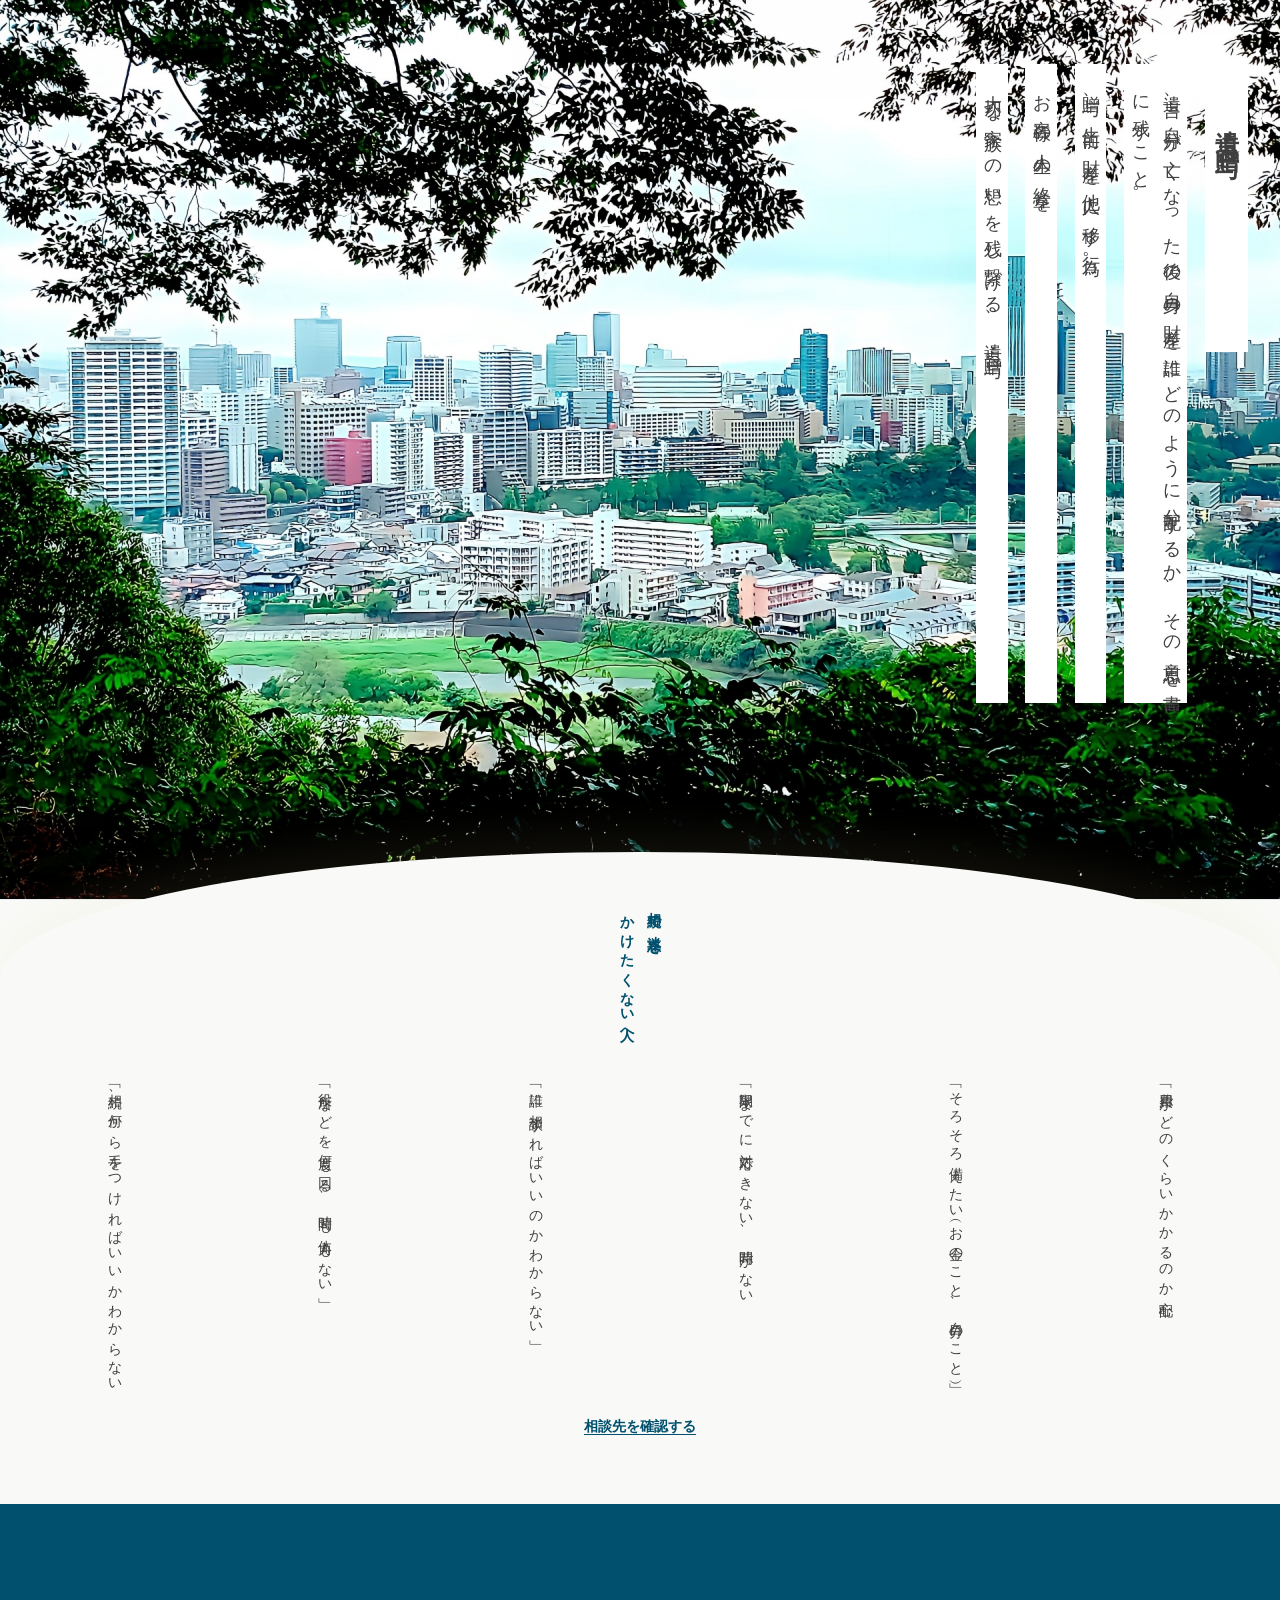
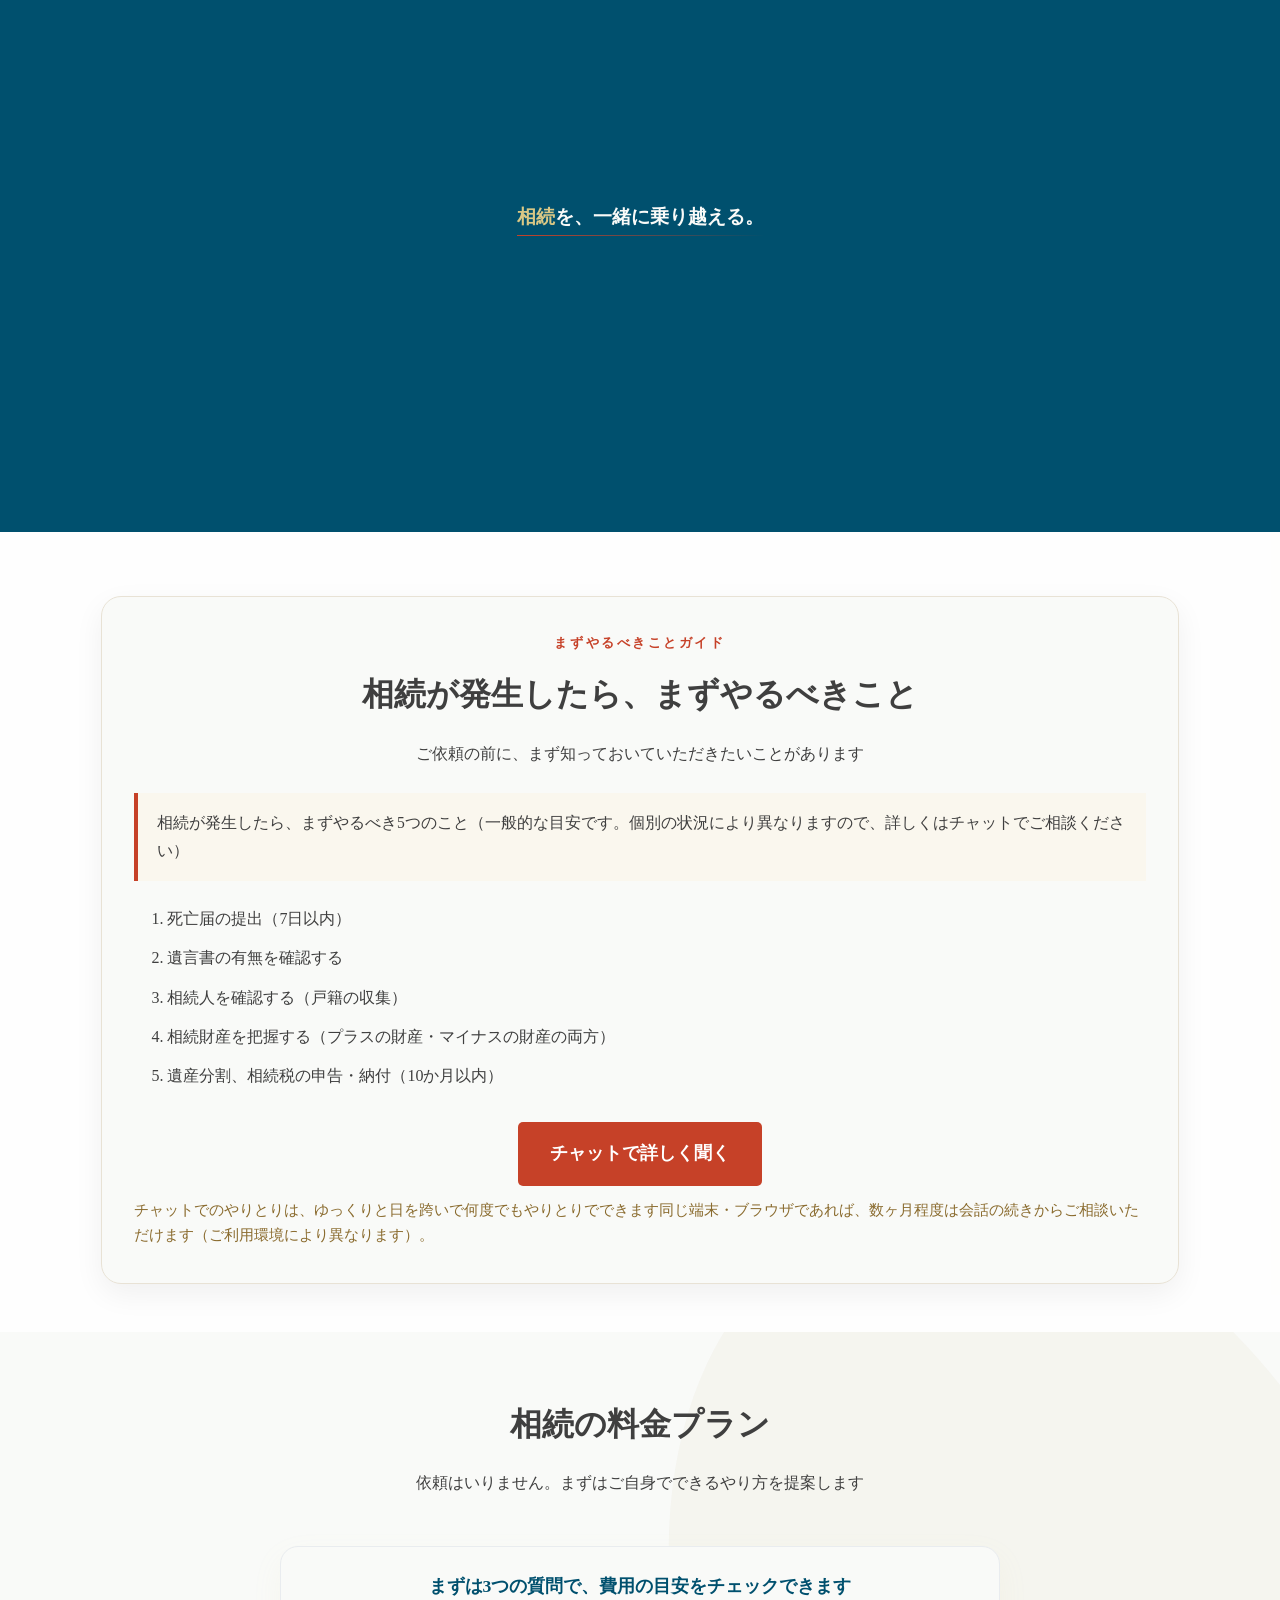
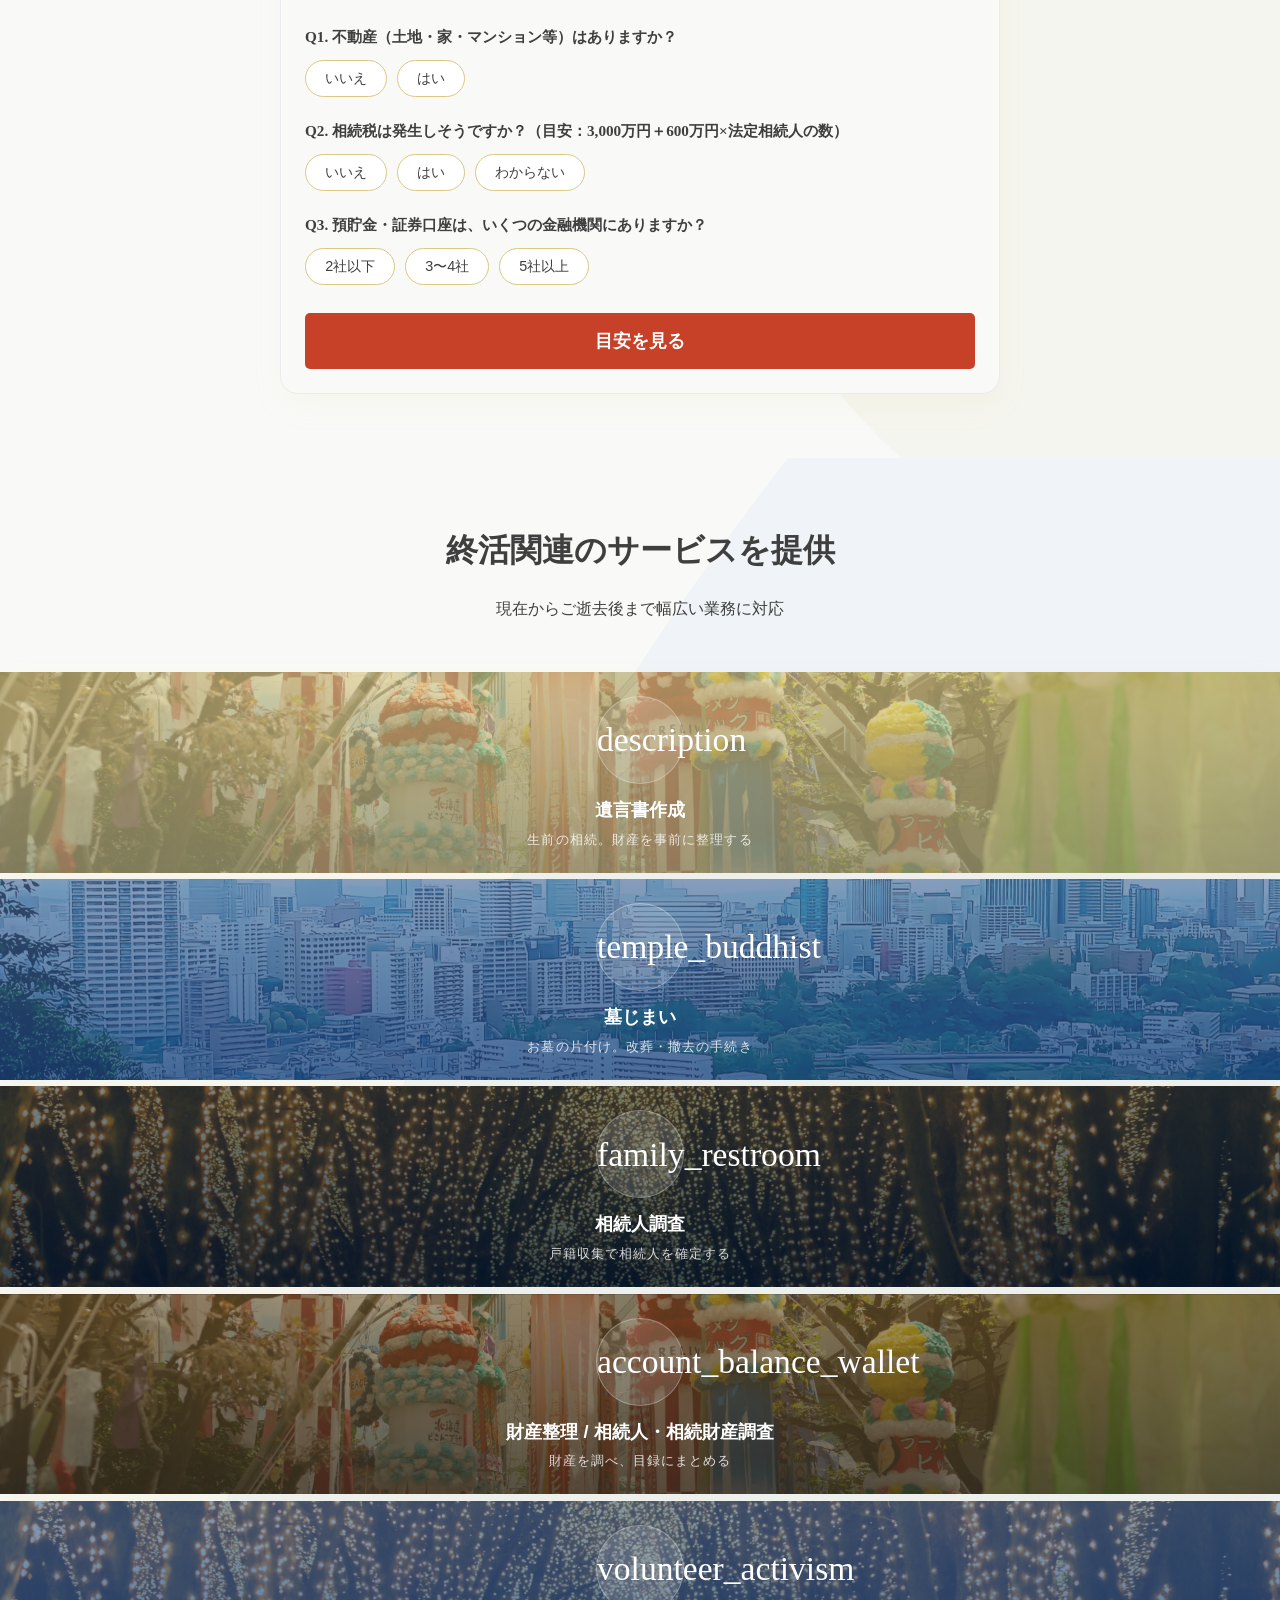
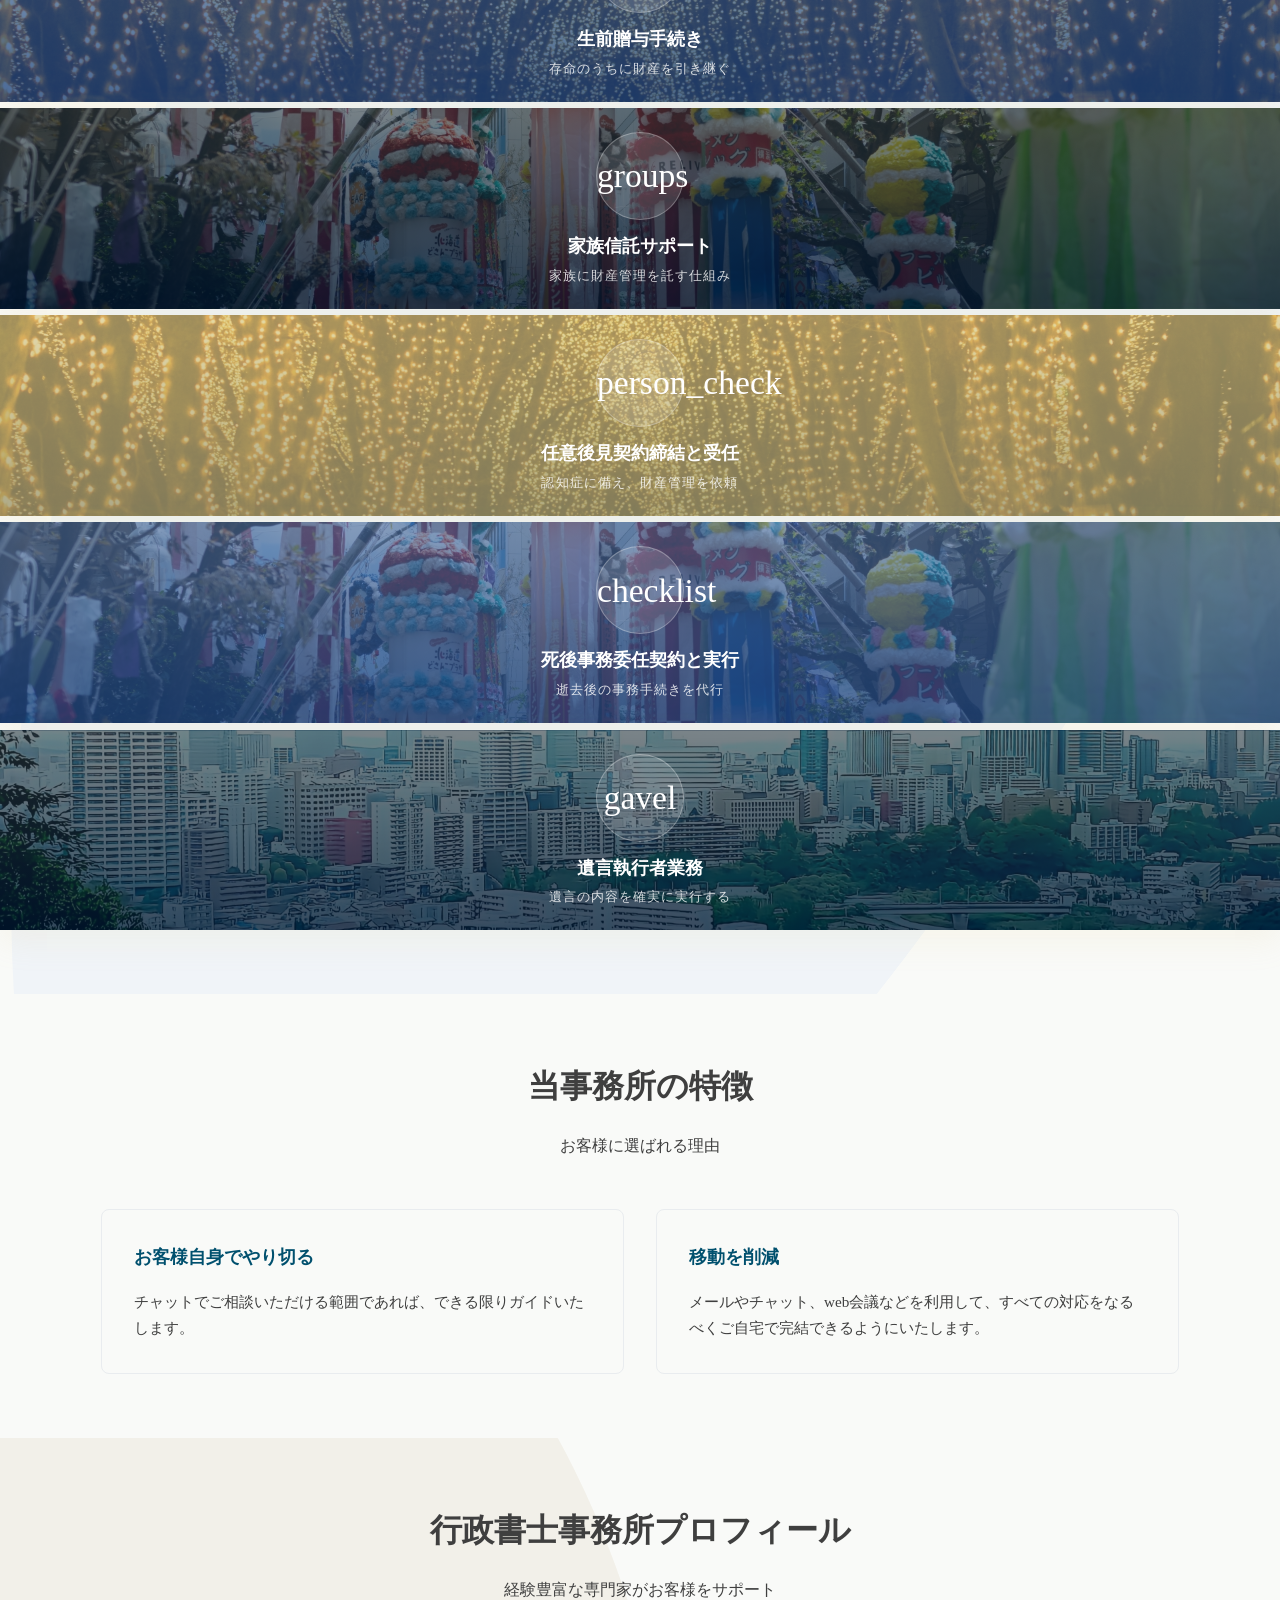
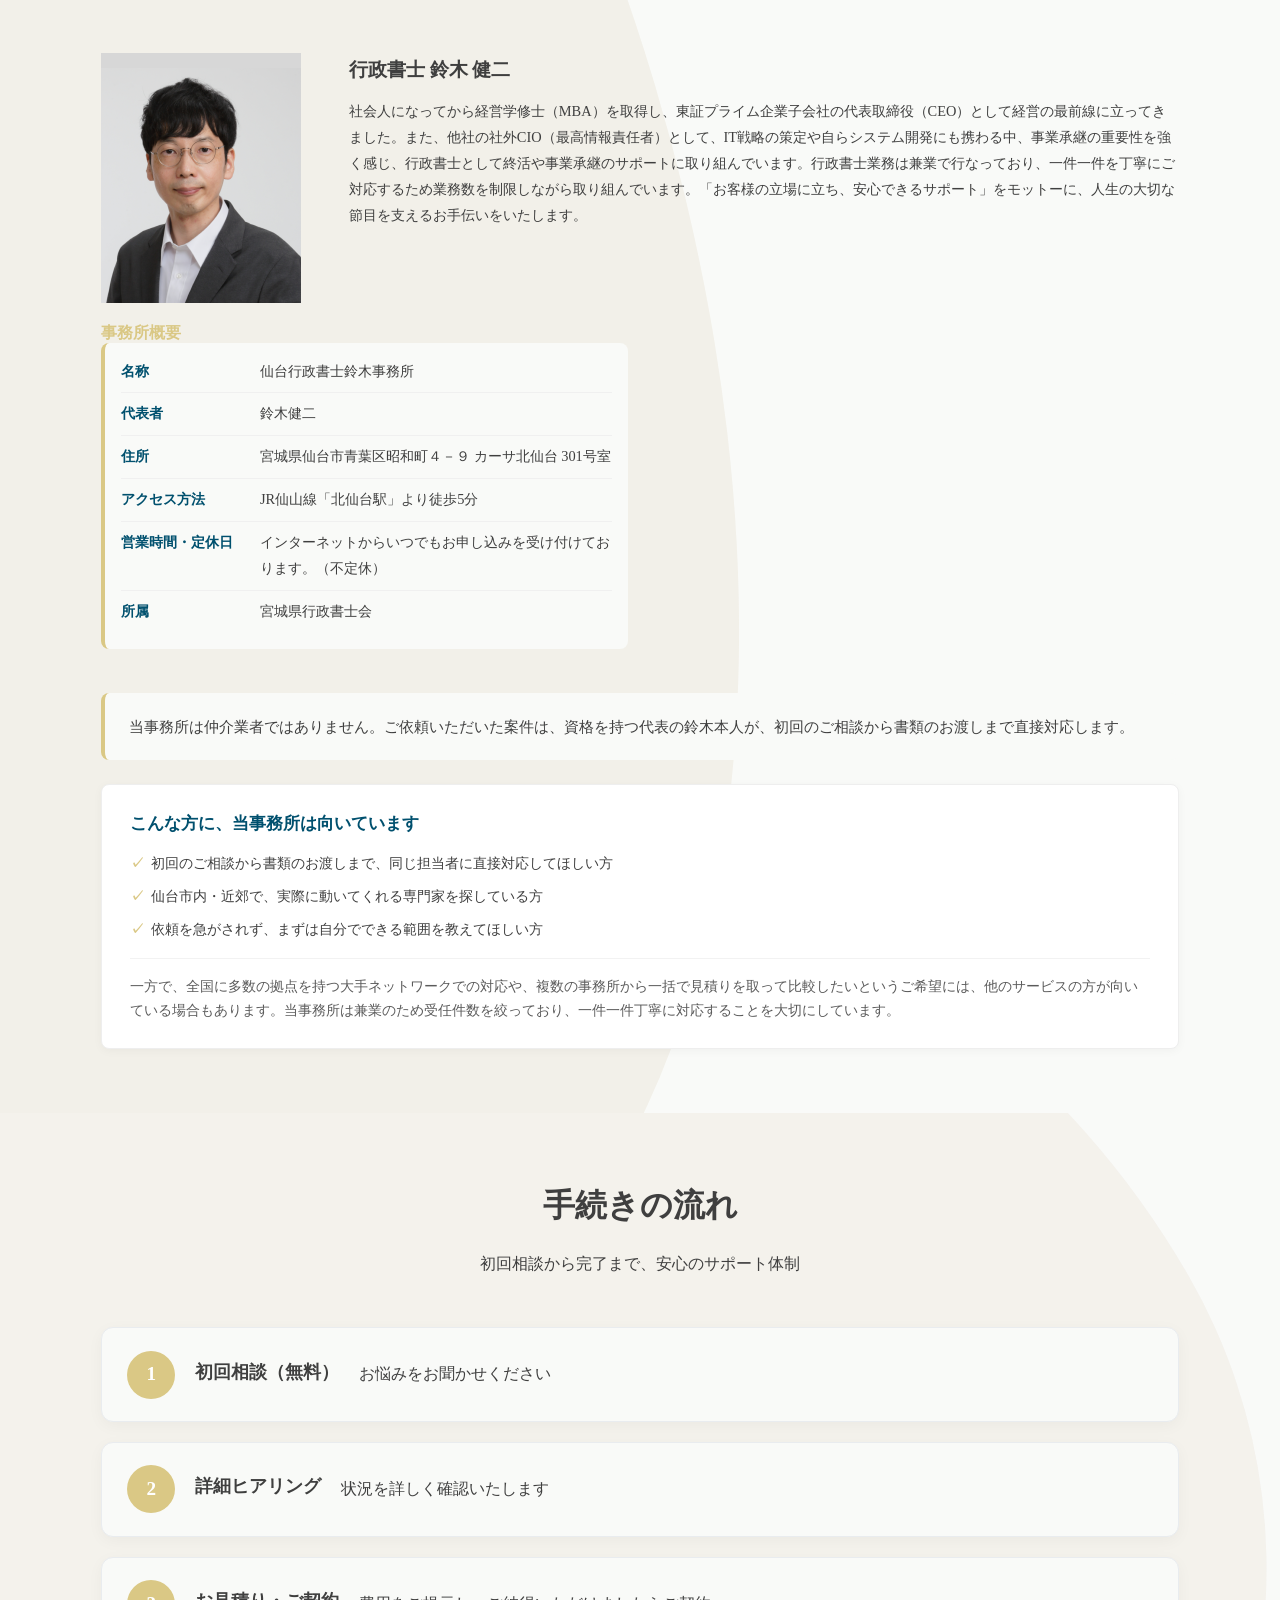
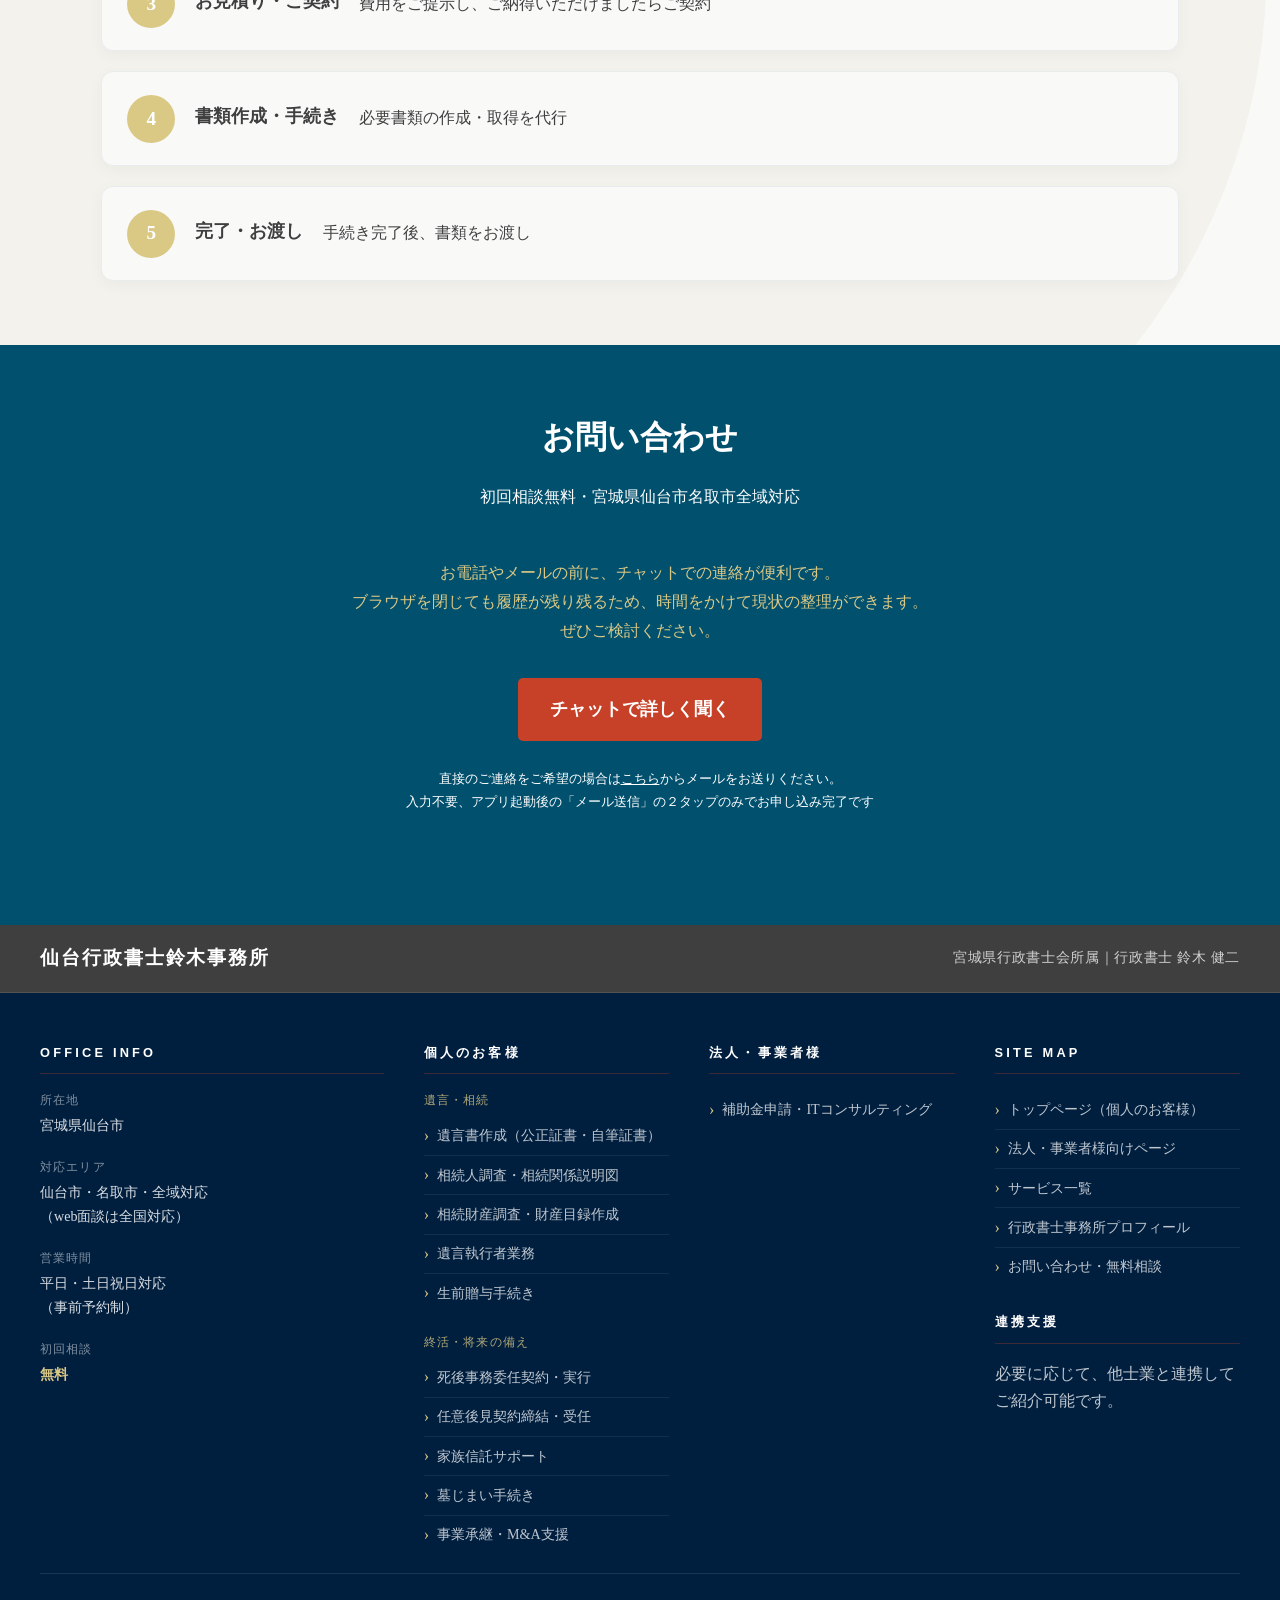
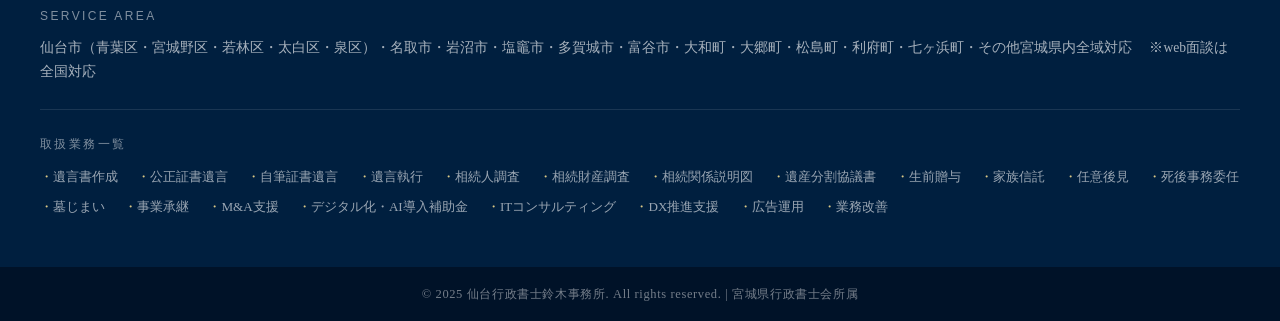
==== commit 4ff0c294: "mod seoカニバリ防止、footer修正" ====
--- a/index.html
+++ b/index.html
@@ -864,29 +864,12 @@
                     </div>
                 </div>
 
-                <!-- カラム3：法人向けサービス -->
+                <!-- カラム3：法人向けサービス（SEOカニバリ防止のため簡略化。詳細はbusinessページ側に譲る） -->
                 <div class="footer-col">
                     <div class="footer-col__title">法人・事業者様</div>
-
-                    <div class="footer-col__list--category">
-                        <div class="footer-col__category-label">補助金・助成金</div>
-                        <ul class="footer-col__list">
-                            <li><a href="/business/">デジタル化・AI導入補助金 活用サポート</a></li>
-                            <li><a href="/business/">各種補助金・助成金 申請代行</a></li>
-                            <li><a href="/business/">補助金採択後の報告・管理</a></li>
-                        </ul>
-                    </div>
-
-                    <div class="footer-col__list--category">
-                        <div class="footer-col__category-label">ITコンサルティング</div>
-                        <ul class="footer-col__list">
-                            <li><a href="/business/">ITコンサルティング</a></li>
-                            <li><a href="/business/">業務フロー分析・改善提案</a></li>
-                            <li><a href="/business/">システム・ツール選定支援</a></li>
-                            <li><a href="/business/">Google/SNS 広告運用サポート</a></li>
-                            <li><a href="/business/">DX推進サポート（伴走型）</a></li>
-                        </ul>
-                    </div>
+                    <ul class="footer-col__list">
+                        <li><a href="/business/">補助金申請・ITコンサルティング</a></li>
+                    </ul>
                 </div>
 
                 <!-- カラム4：サイトマップ＋許認可業務 -->
--- a/style.css
+++ b/style.css
@@ -253,7 +253,10 @@
     margin-bottom: 2rem;
     color: var(--text-color);
 }
-
+.business-title{
+    font-size: 0.8em;
+    font-weight: lighter;
+}
 .cta-button {
     background: var(--accent-color);
     color: white !important;
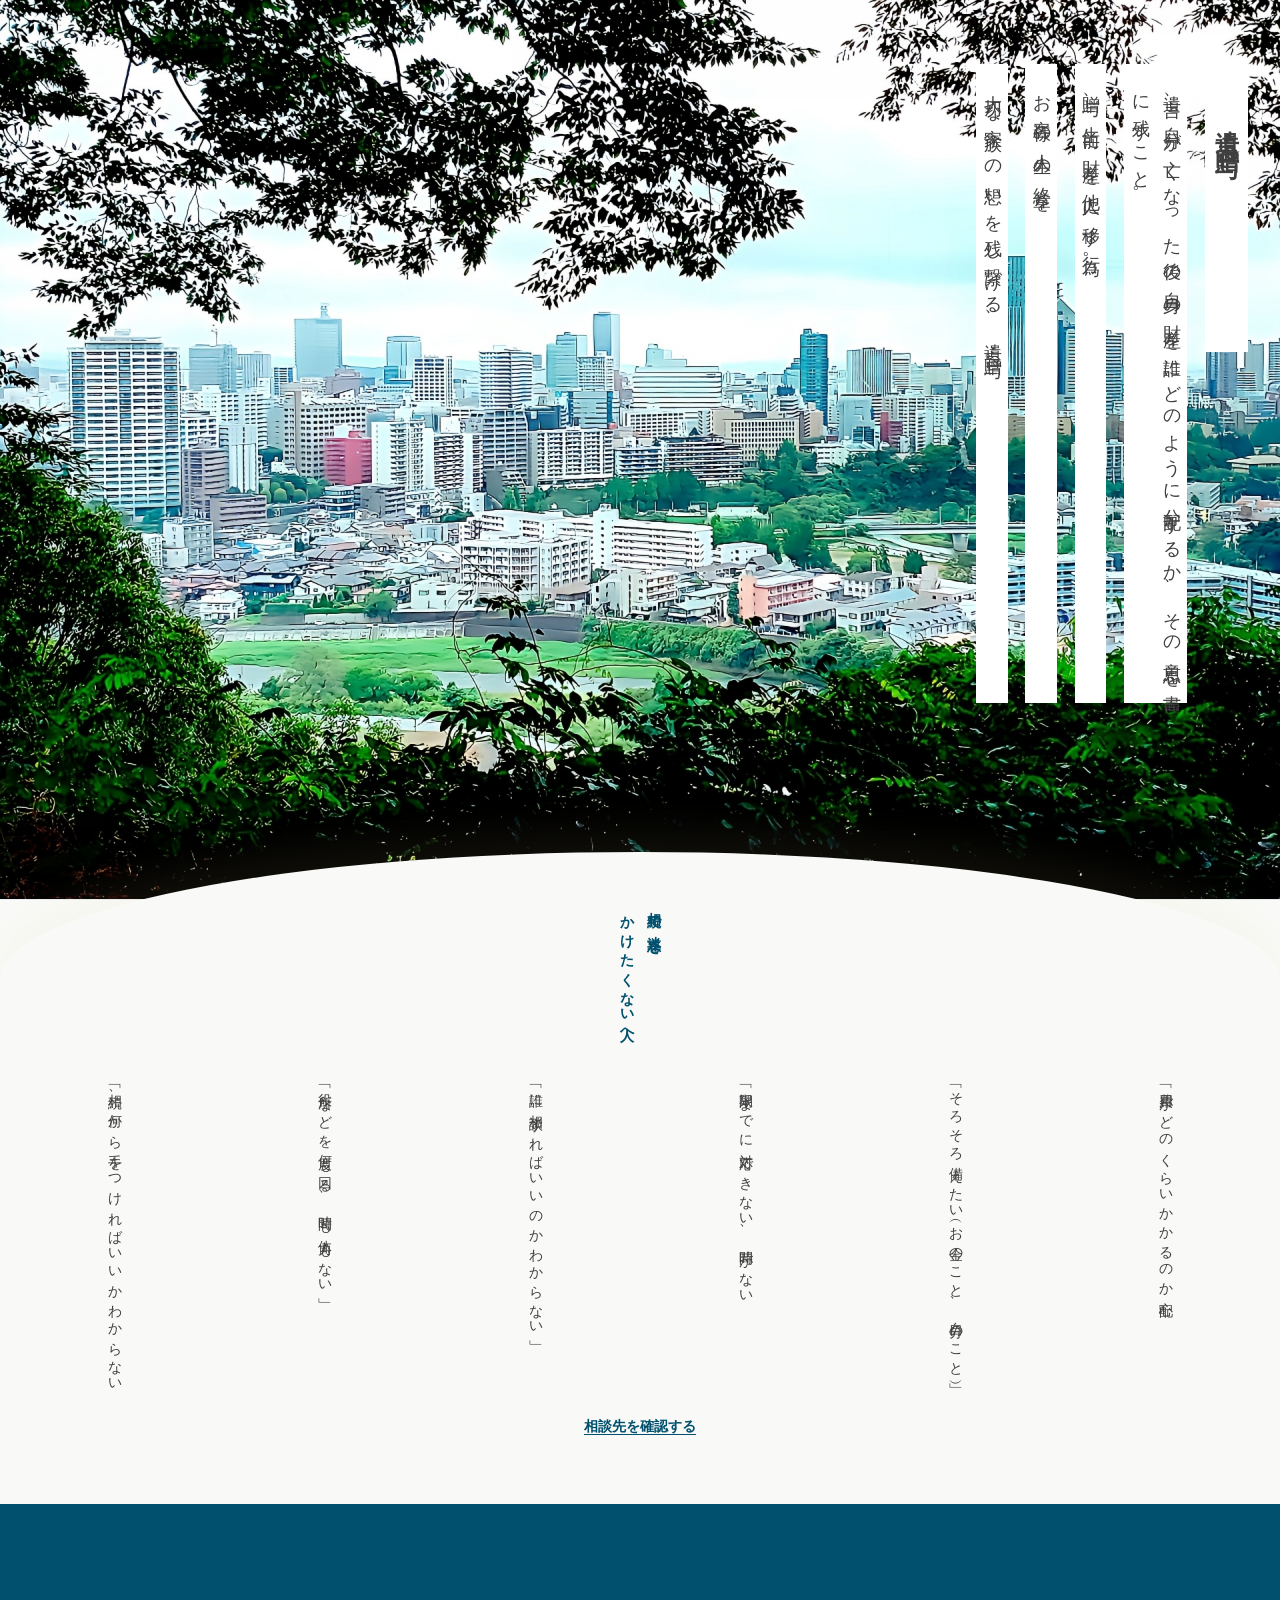
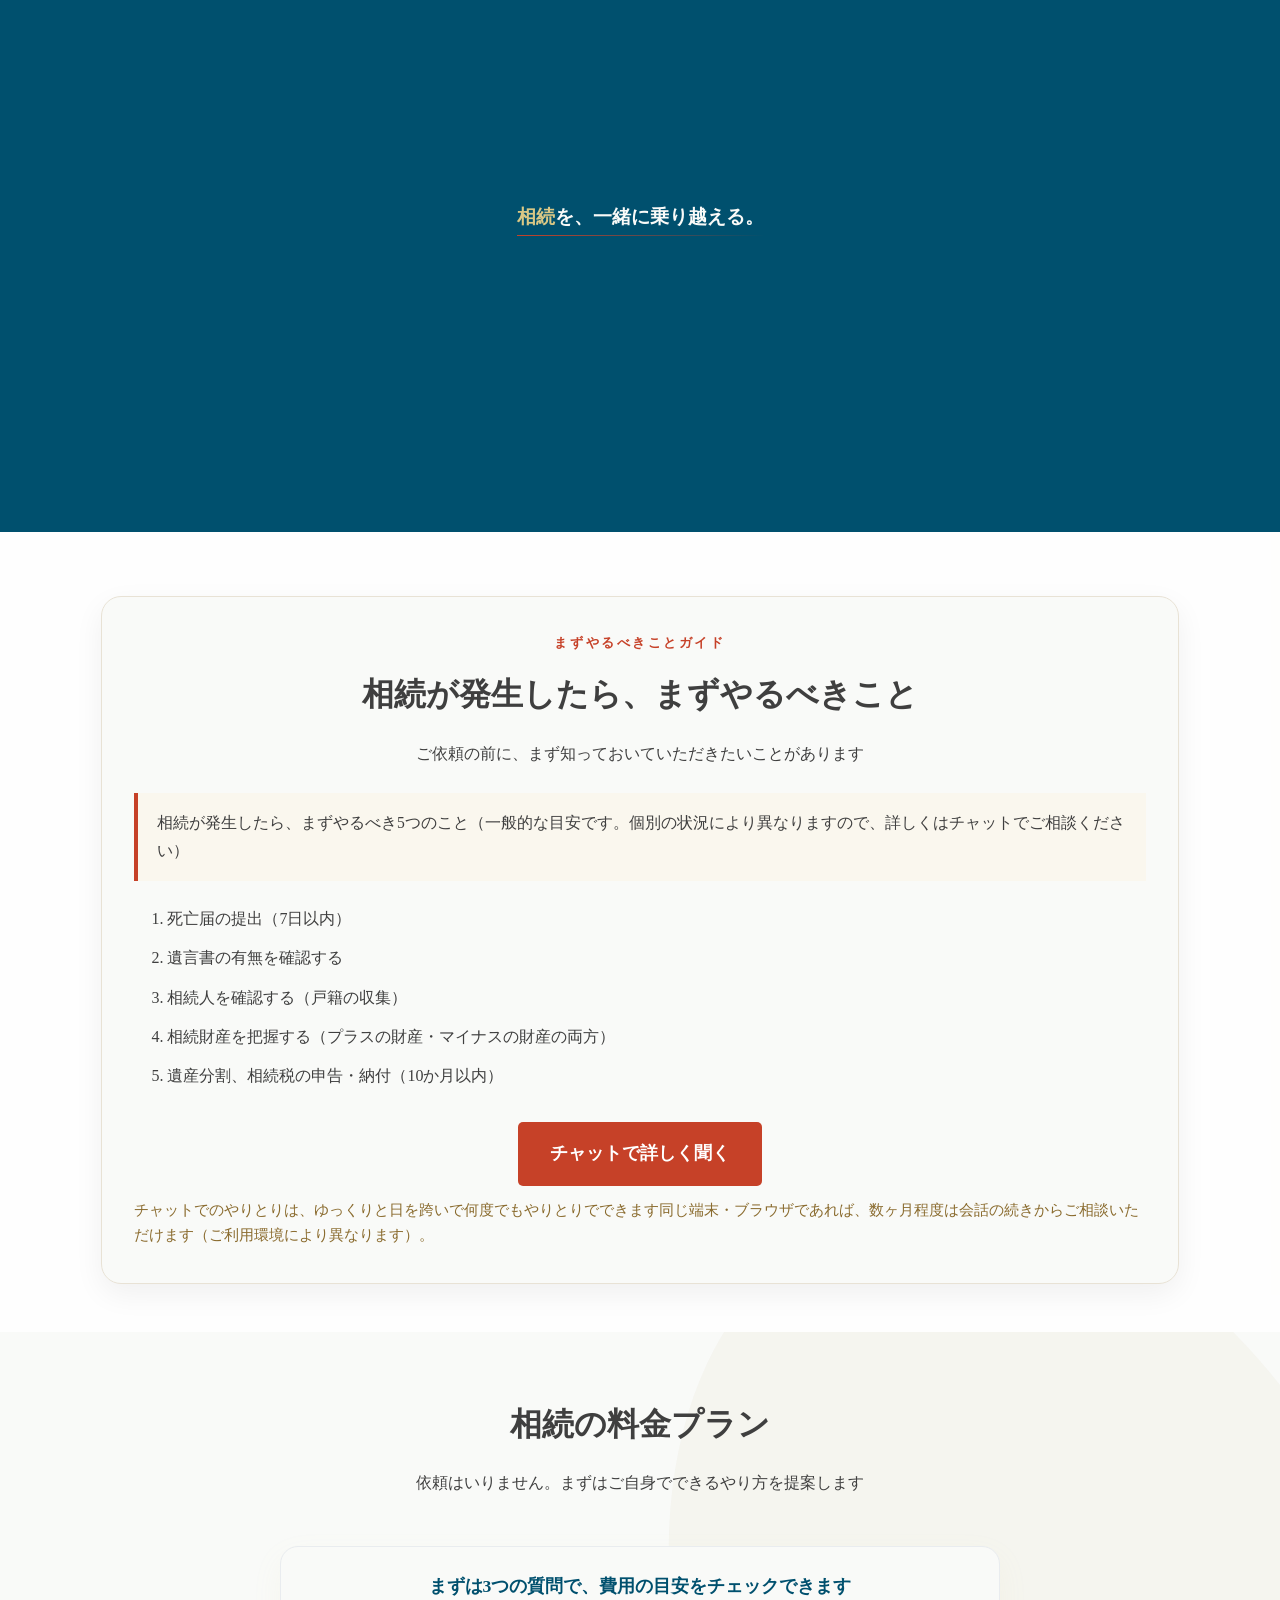
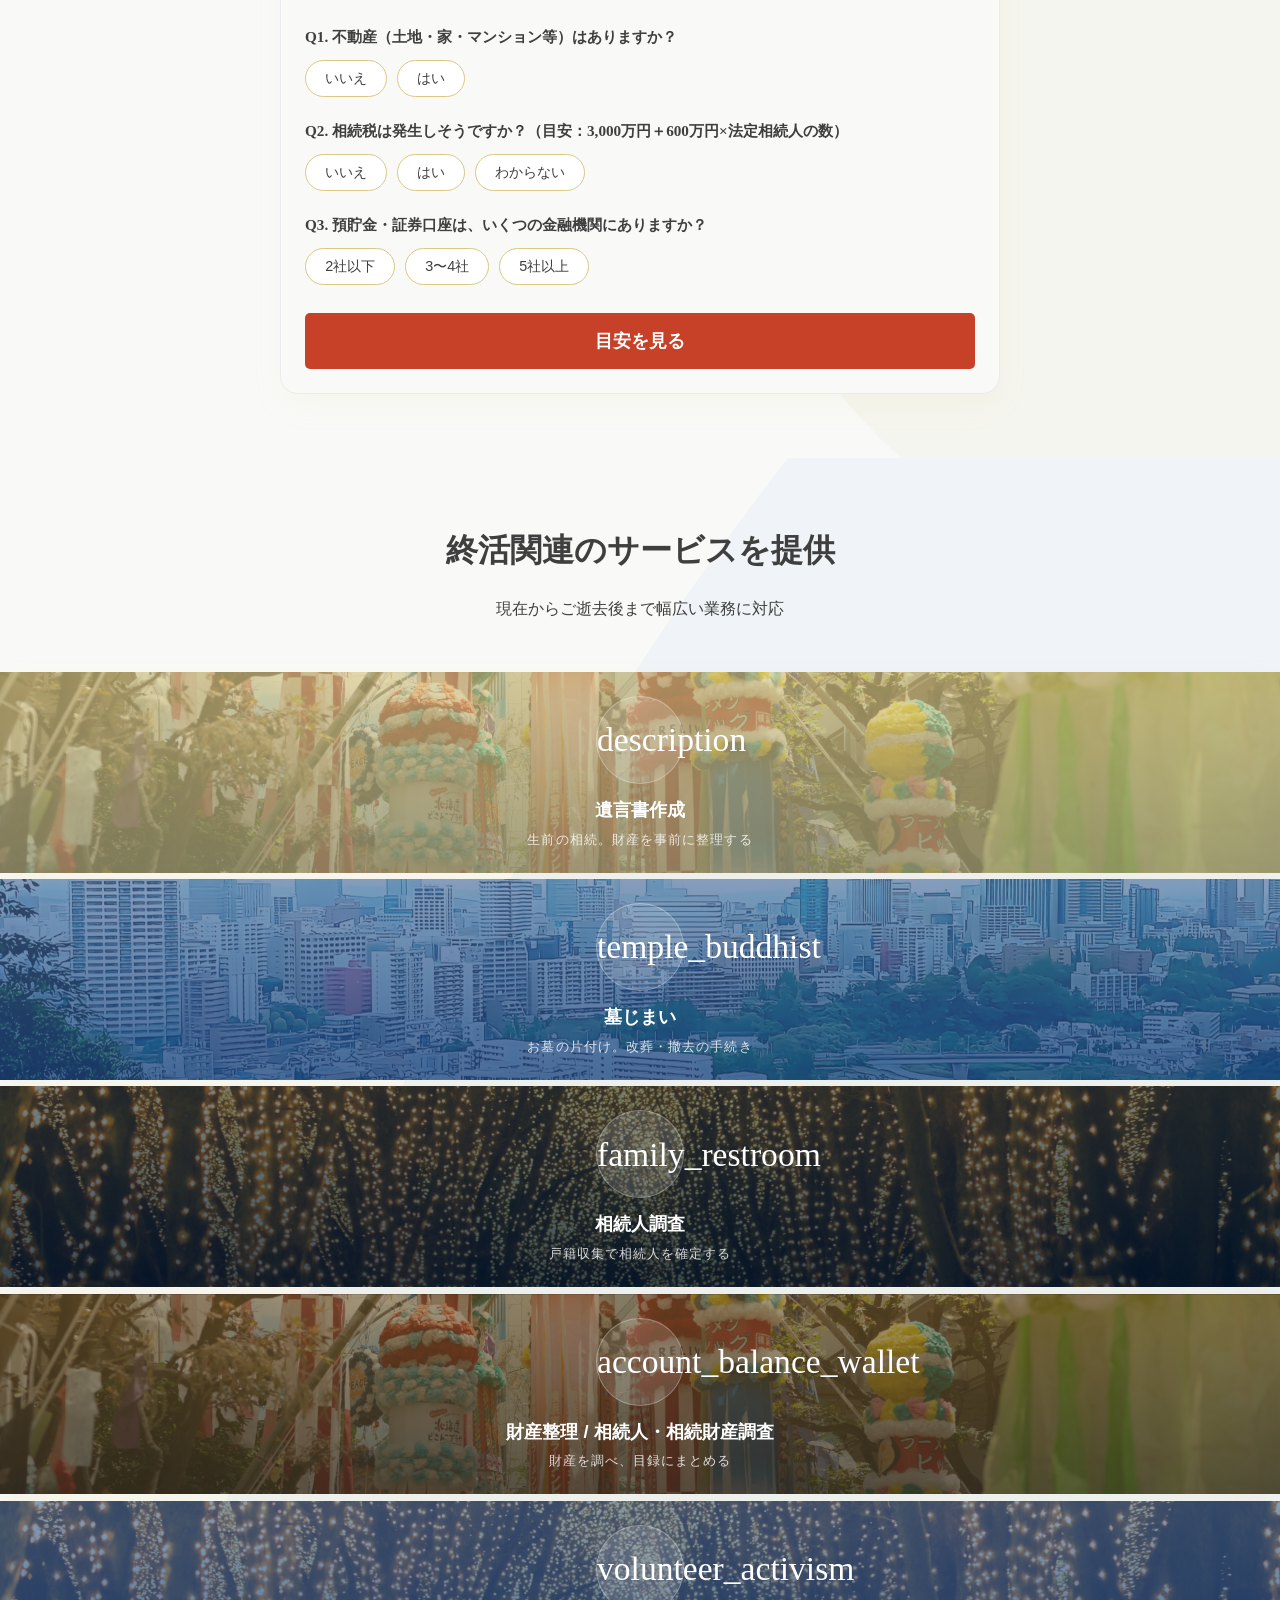
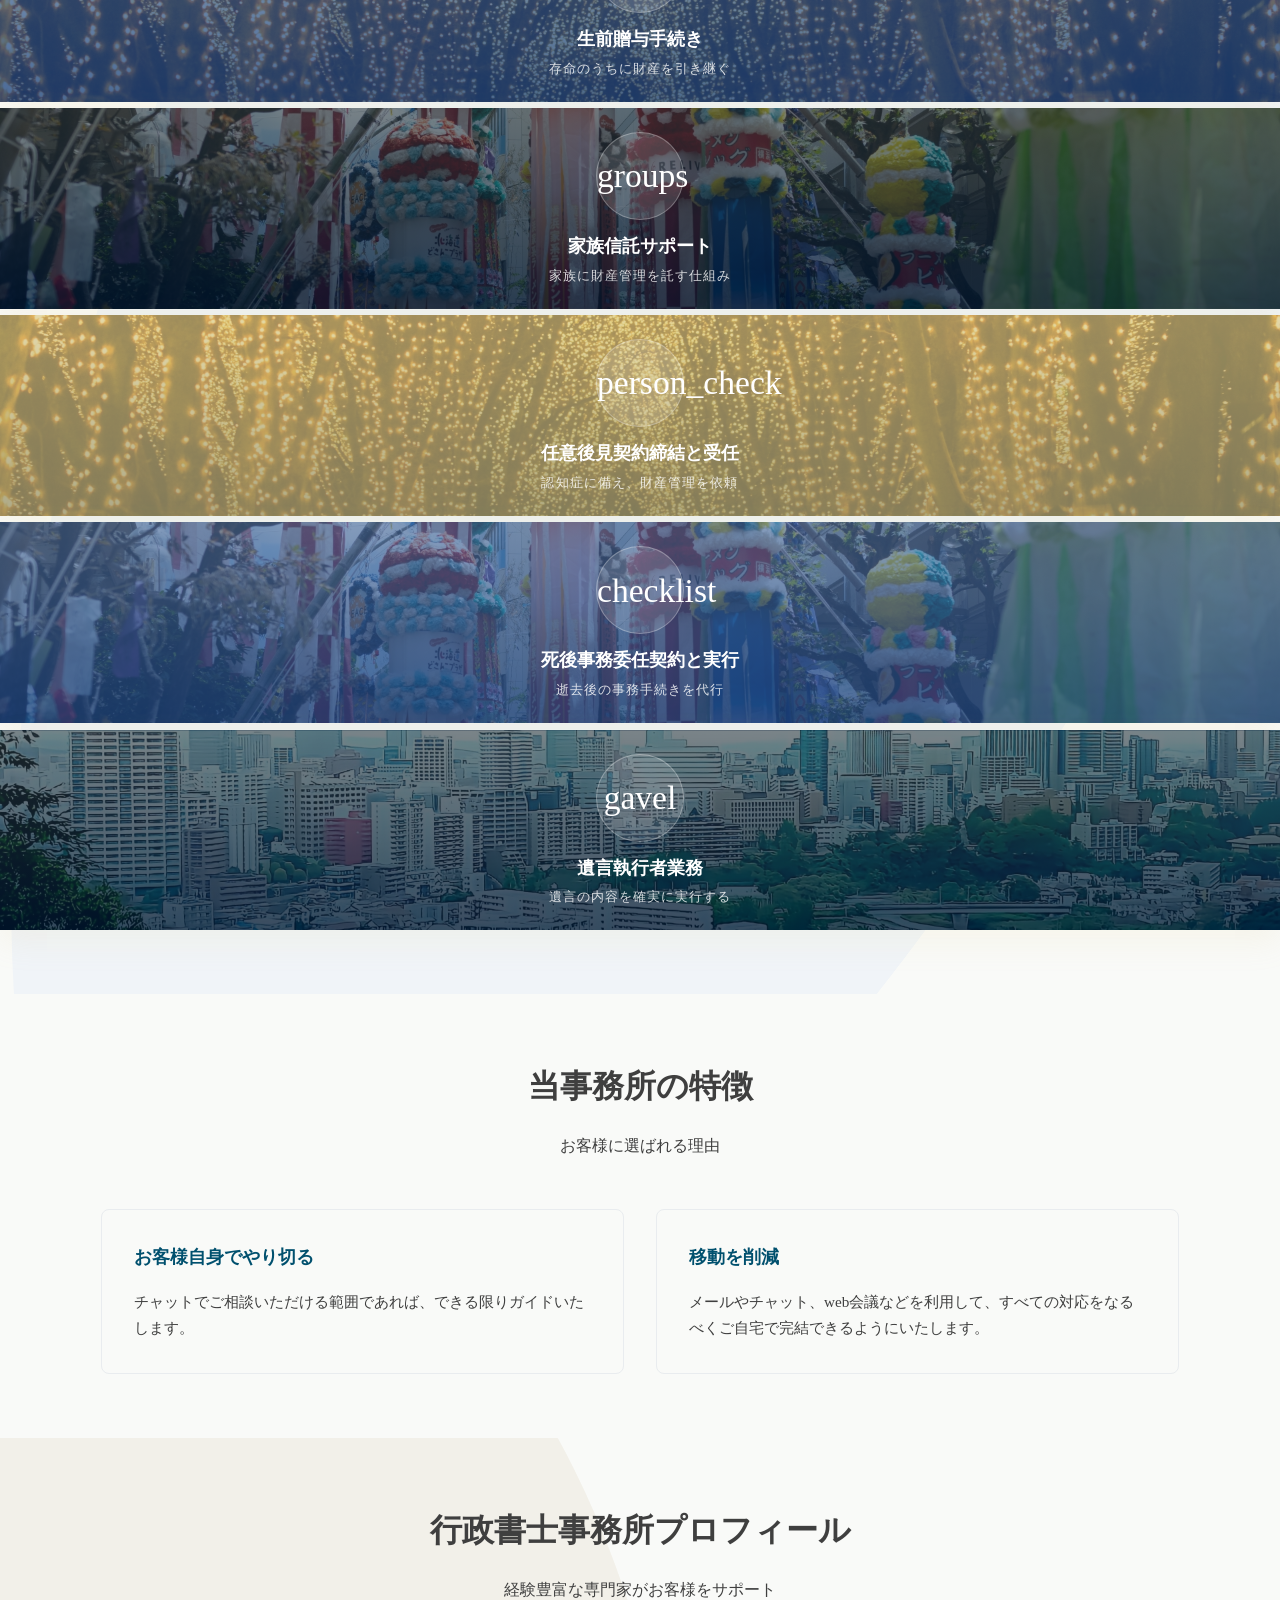
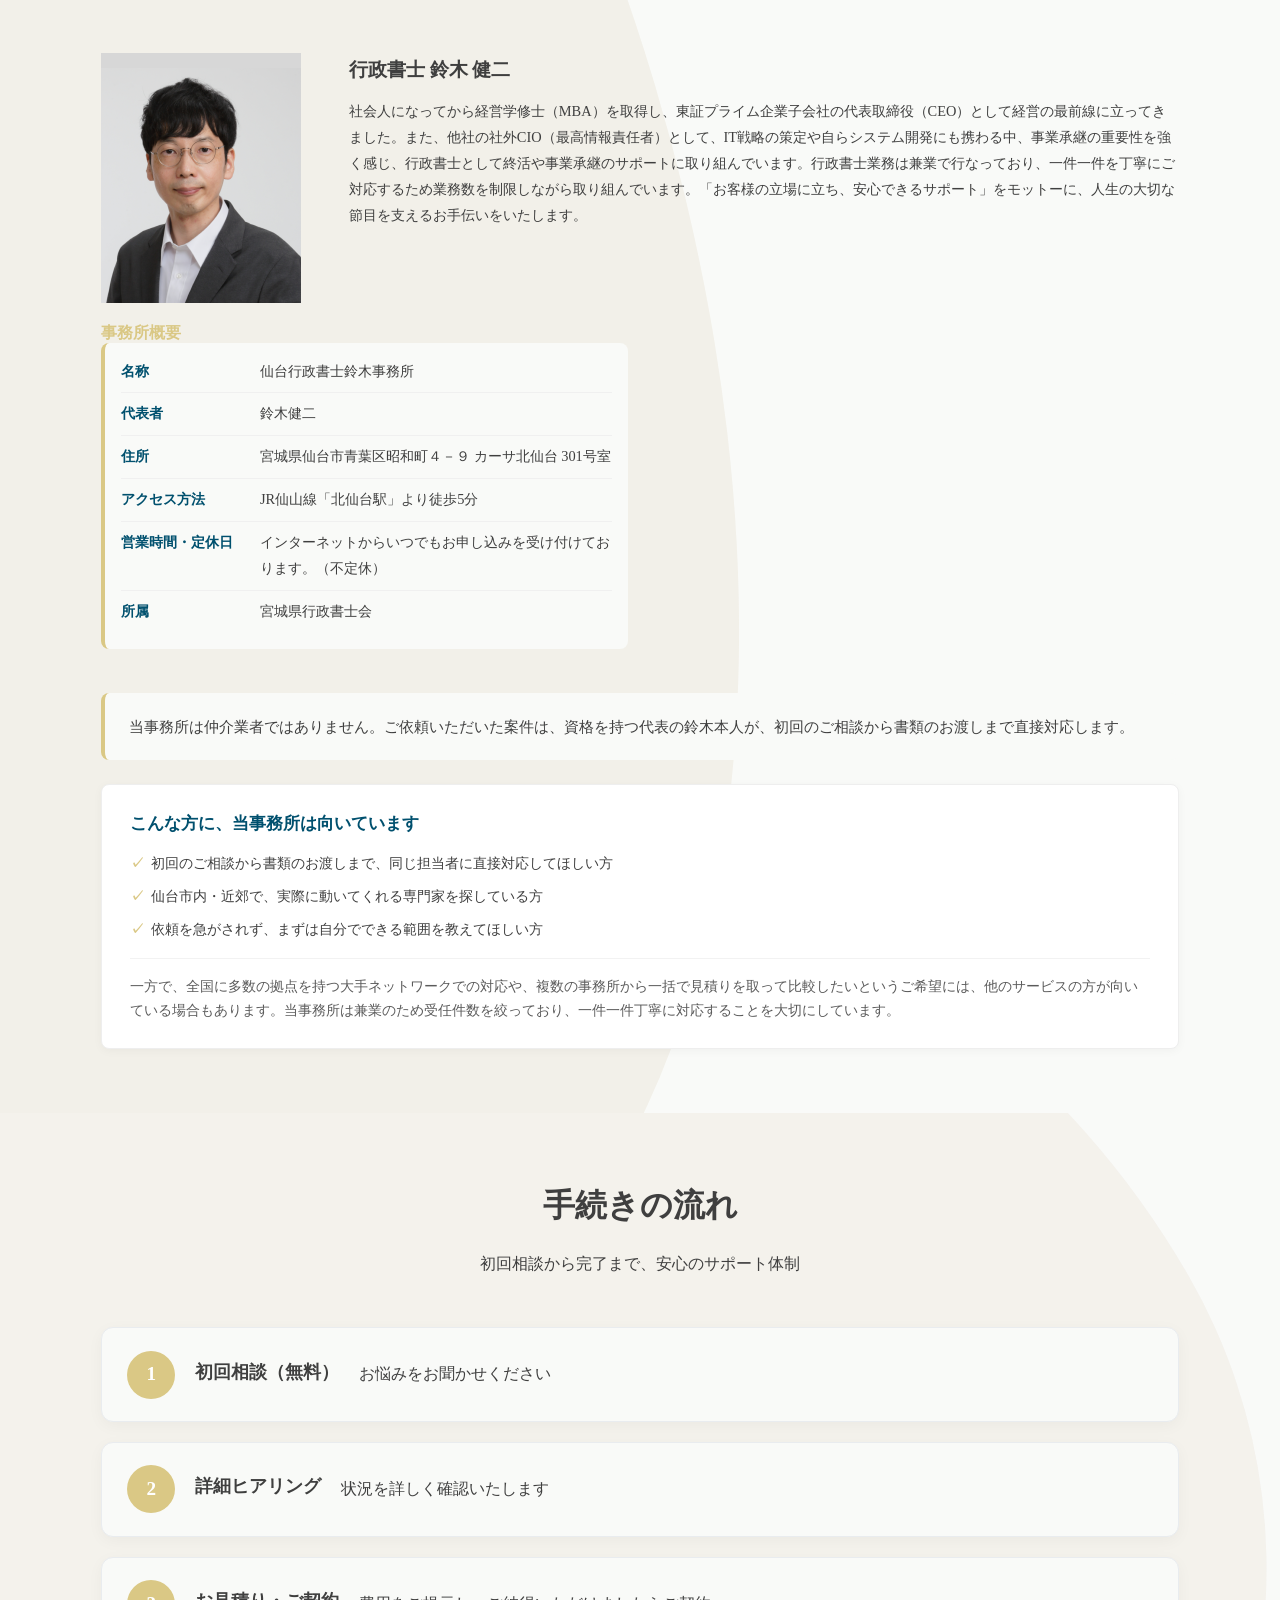
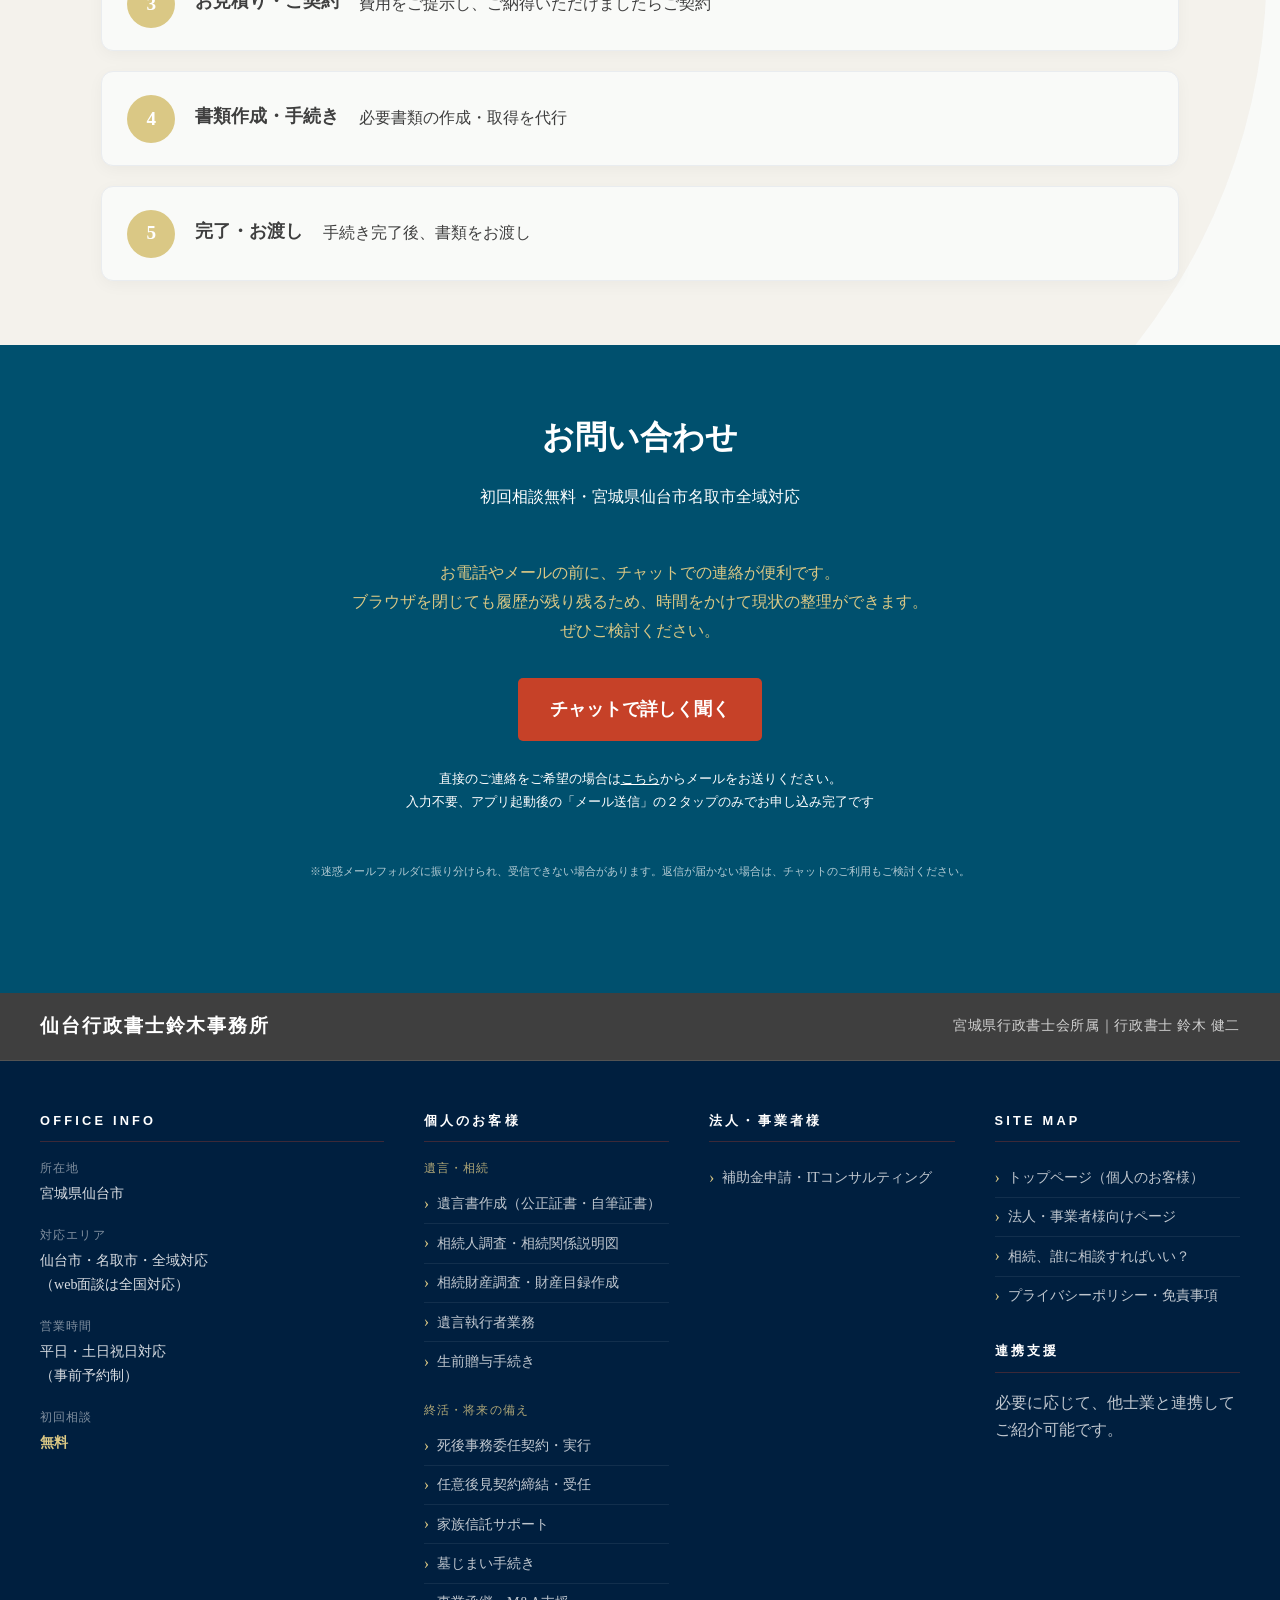
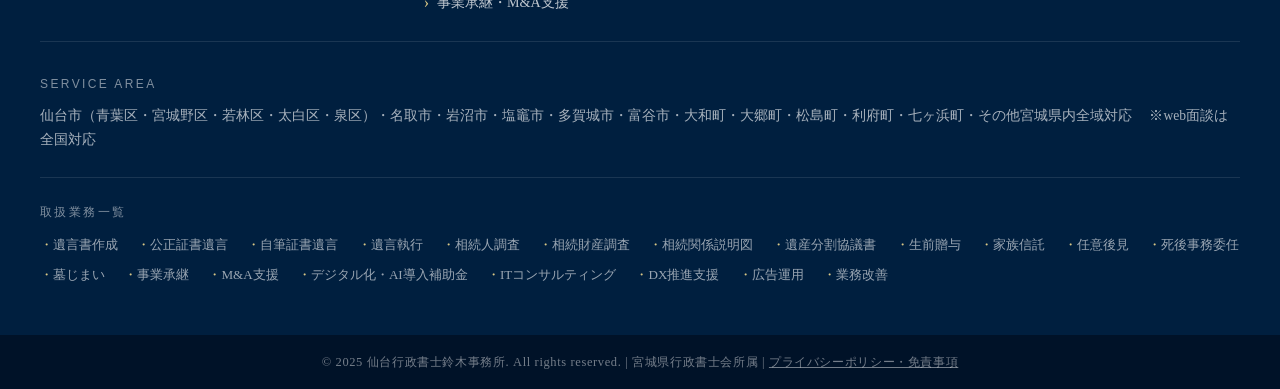
==== commit 86e07956: "add プラポリ" ====
--- a/index.html
+++ b/index.html
@@ -26,7 +26,7 @@
         content="default-src 'self'; script-src 'self' 'unsafe-inline' 'unsafe-eval' https://js.hs-scripts.com https://js-na2.hs-scripts.com https://*.hs-scripts.com https://*.hubspot.com https://*.hubspotusercontent-na1.net https://*.hubapi.com https://*.hs-analytics.net https://*.hs-banner.com https://*.usemessages.com https://*.hscollectedforms.net https://*.google.com https://*.gstatic.com; script-src-elem 'self' 'unsafe-inline' 'unsafe-eval' https://js.hs-scripts.com https://js-na2.hs-scripts.com https://*.hs-scripts.com https://*.hubspot.com https://*.hubspotusercontent-na1.net https://*.hubapi.com https://*.hs-analytics.net https://*.hs-banner.com https://*.usemessages.com https://*.hscollectedforms.net https://*.google.com https://*.gstatic.com; style-src 'self' 'unsafe-inline' https://fonts.googleapis.com https://fonts.gstatic.com https://*.hubspot.com https://*.hubspotusercontent-na1.net https://*.hs-banner.com https://*.usemessages.com; img-src 'self' data: https: blob: https://*.hubspot.com https://*.hubspotusercontent-na1.net https://*.hubapi.com https://*.hs-banner.com https://*.usemessages.com; font-src 'self' https://fonts.gstatic.com data:; connect-src 'self' https://js.hs-scripts.com https://js-na2.hs-scripts.com https://*.hs-scripts.com https://*.hubspot.com https://*.hubspotusercontent-na1.net https://*.hubapi.com https://*.hs-analytics.net https://*.hs-banner.com https://*.usemessages.com https://*.hscollectedforms.net https://maps.googleapis.com https://*.google.com https://*.gstatic.com wss:; frame-src 'self' https://www.google.com https://maps.google.com https://*.hubspot.com https://app.hubspot.com https://*.hubspotusercontent-na1.net https://*.hs-banner.com https://*.usemessages.com https://*.hscollectedforms.net; object-src 'none'; base-uri 'self'; form-action 'self'; upgrade-insecure-requests">
     <title>宮城県仙台市で終活や遺言、相続・死後事務委任なら - 仙台行政書士鈴木事務所</title>
     <meta name="description"
-        content="仙台市・名取市で遺言書作成、相続、死後事務委任、任意後見のご相談は仙台行政書士鈴木事務所へ。相続の費用・料金プランも公開。初回相談無料。おひとり様・終活のお悩みに丁寧に対応します。">
+        content="仙台市の相続・遺言書作成・死後事務委任・任意後見は仙台行政書士鈴木事務所へ。相続は料金プランを公開。初回相談無料。仲介業者を介さず、おひとり様・終活のお悩みに丁寧に対応します。">
     <meta property="og:title" content="おひとり様の遺言から任意後見、死後事務委任、相続まで伴走">
     <meta property="og:description" content="仙台市・名取市で遺言書作成、相続、死後事務委任をサポート。相続の費用も公開。初回無料相談受付中。">
     <meta property="og:type" content="website">
@@ -789,6 +789,8 @@
                 直接のご連絡をご希望の場合は<a id="emailLink" href="#contact" data-action="email-link"
                     style="color: inherit;">こちら</a>からメールをお送りください。<br />
                 入力不要、アプリ起動後の「メール送信」の２タップのみでお申し込み完了です</p>
+            <p class="section-subtitle" style="color:#fff;opacity:0.7;font-size:0.7em;margin-top: 0.5em;">
+                ※迷惑メールフォルダに振り分けられ、受信できない場合があります。返信が届かない場合は、チャットのご利用もご検討ください。</p>
         </div>
     </section>
 
@@ -879,9 +881,8 @@
                     <ul class="footer-col__list" style="margin-bottom:1.5rem;">
                         <li><a href="/">トップページ（個人のお客様）</a></li>
                         <li><a href="/business/">法人・事業者様向けページ</a></li>
-                        <li><a href="/#services">サービス一覧</a></li>
-                        <li><a href="/#profile">行政書士事務所プロフィール</a></li>
-                        <li><a href="/#contact">お問い合わせ・無料相談</a></li>
+                        <li><a href="/soudan/">相続、誰に相談すればいい？</a></li>
+                        <li><a href="/privacy/">プライバシーポリシー・免責事項</a></li>
                     </ul>
 
                     <div class="footer-col__title" style="margin-top:1rem;">連携支援</div>
@@ -930,7 +931,8 @@
 
         <!-- コピーライト -->
         <div class="footer__bottom">
-            <p>&copy; 2025 仙台行政書士鈴木事務所. All rights reserved. | 宮城県行政書士会所属</p>
+            <p>&copy; 2025 仙台行政書士鈴木事務所. All rights reserved. | 宮城県行政書士会所属 | <a href="/privacy/"
+                    style="color:inherit;">プライバシーポリシー・免責事項</a></p>
         </div>
 
     </footer>
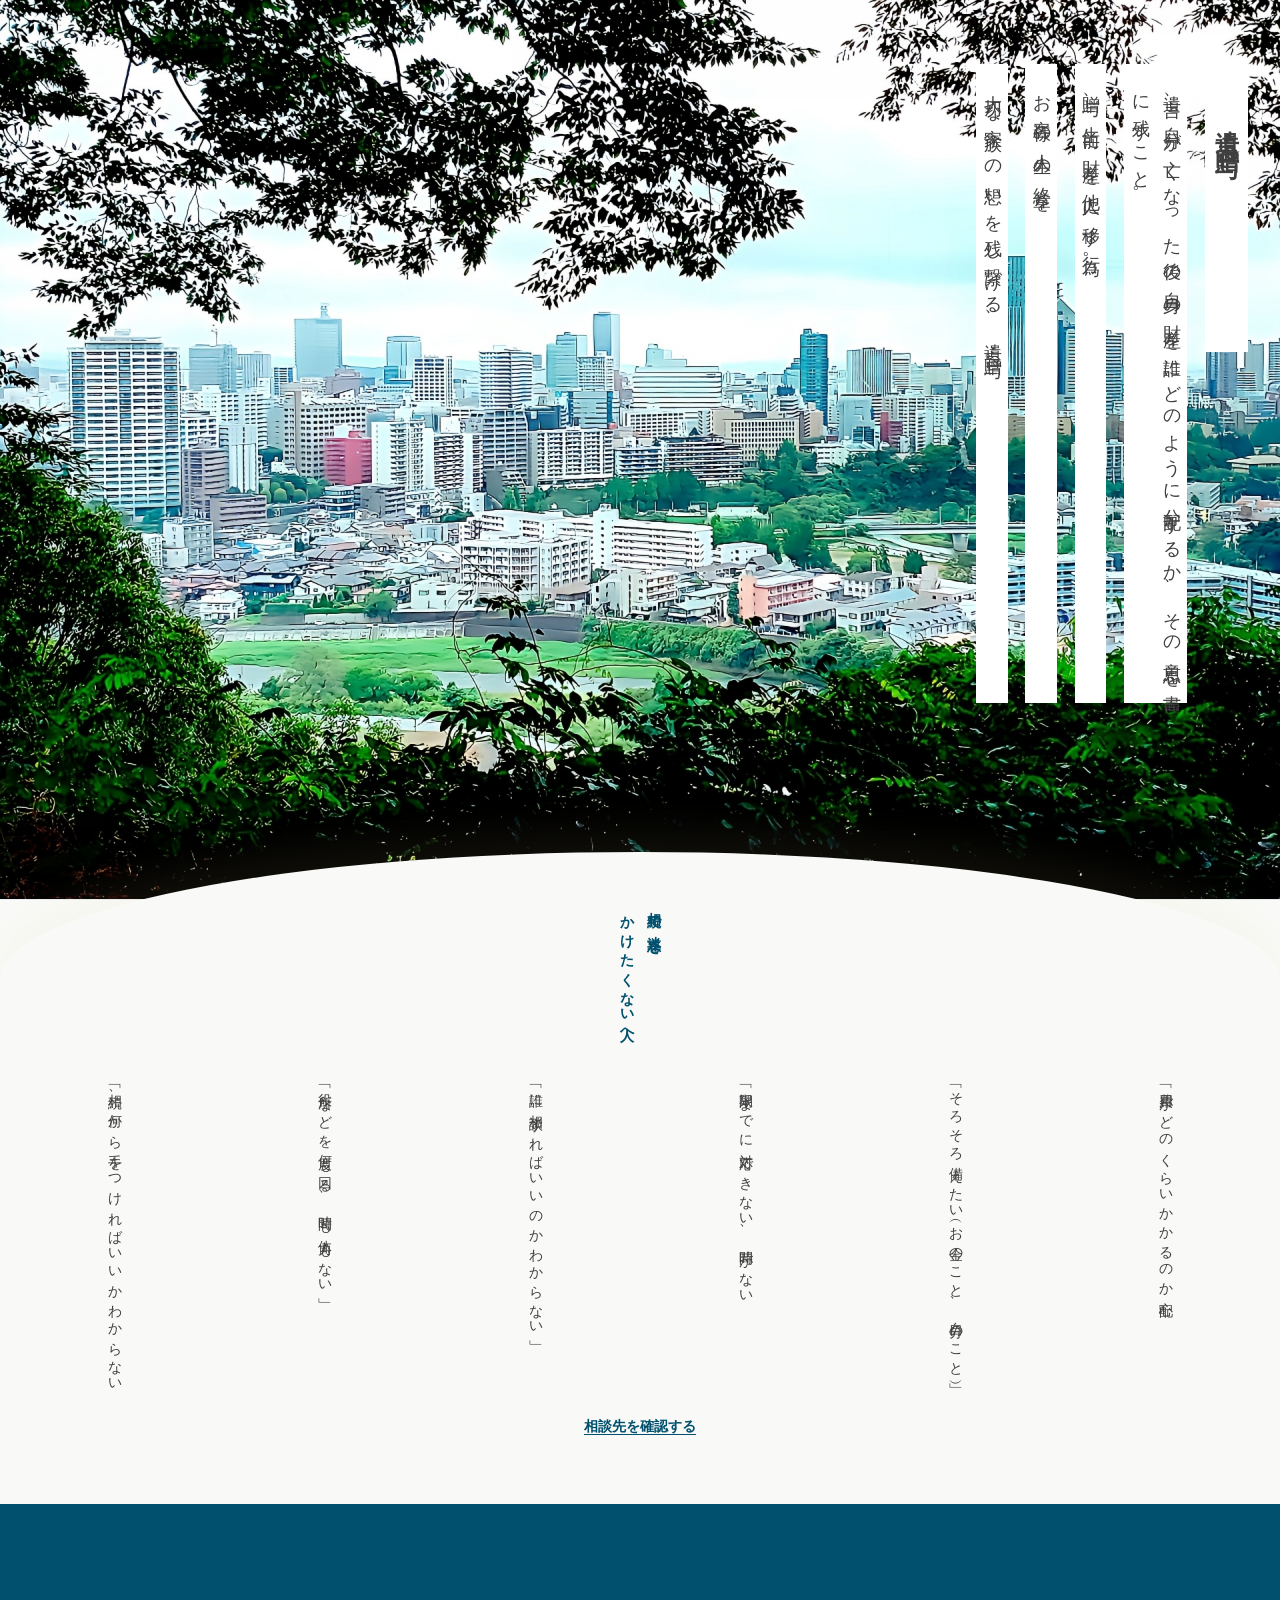
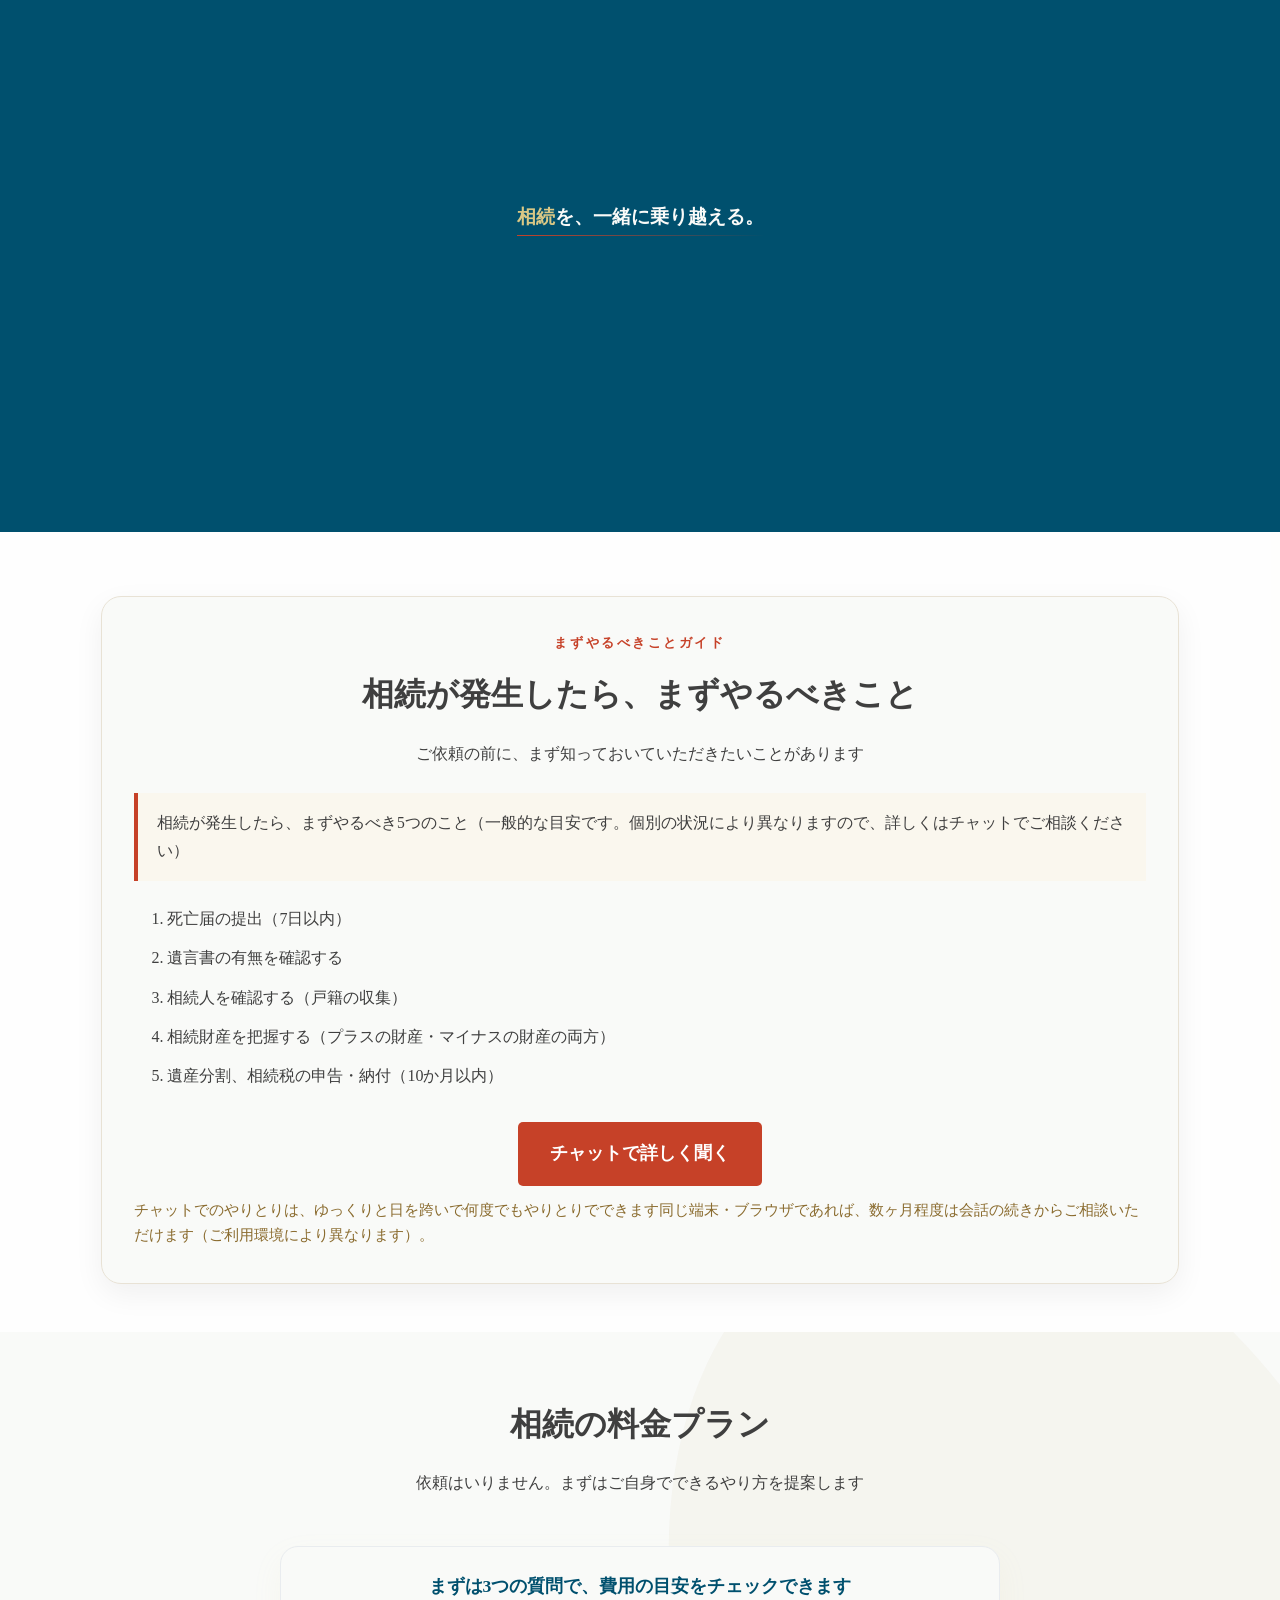
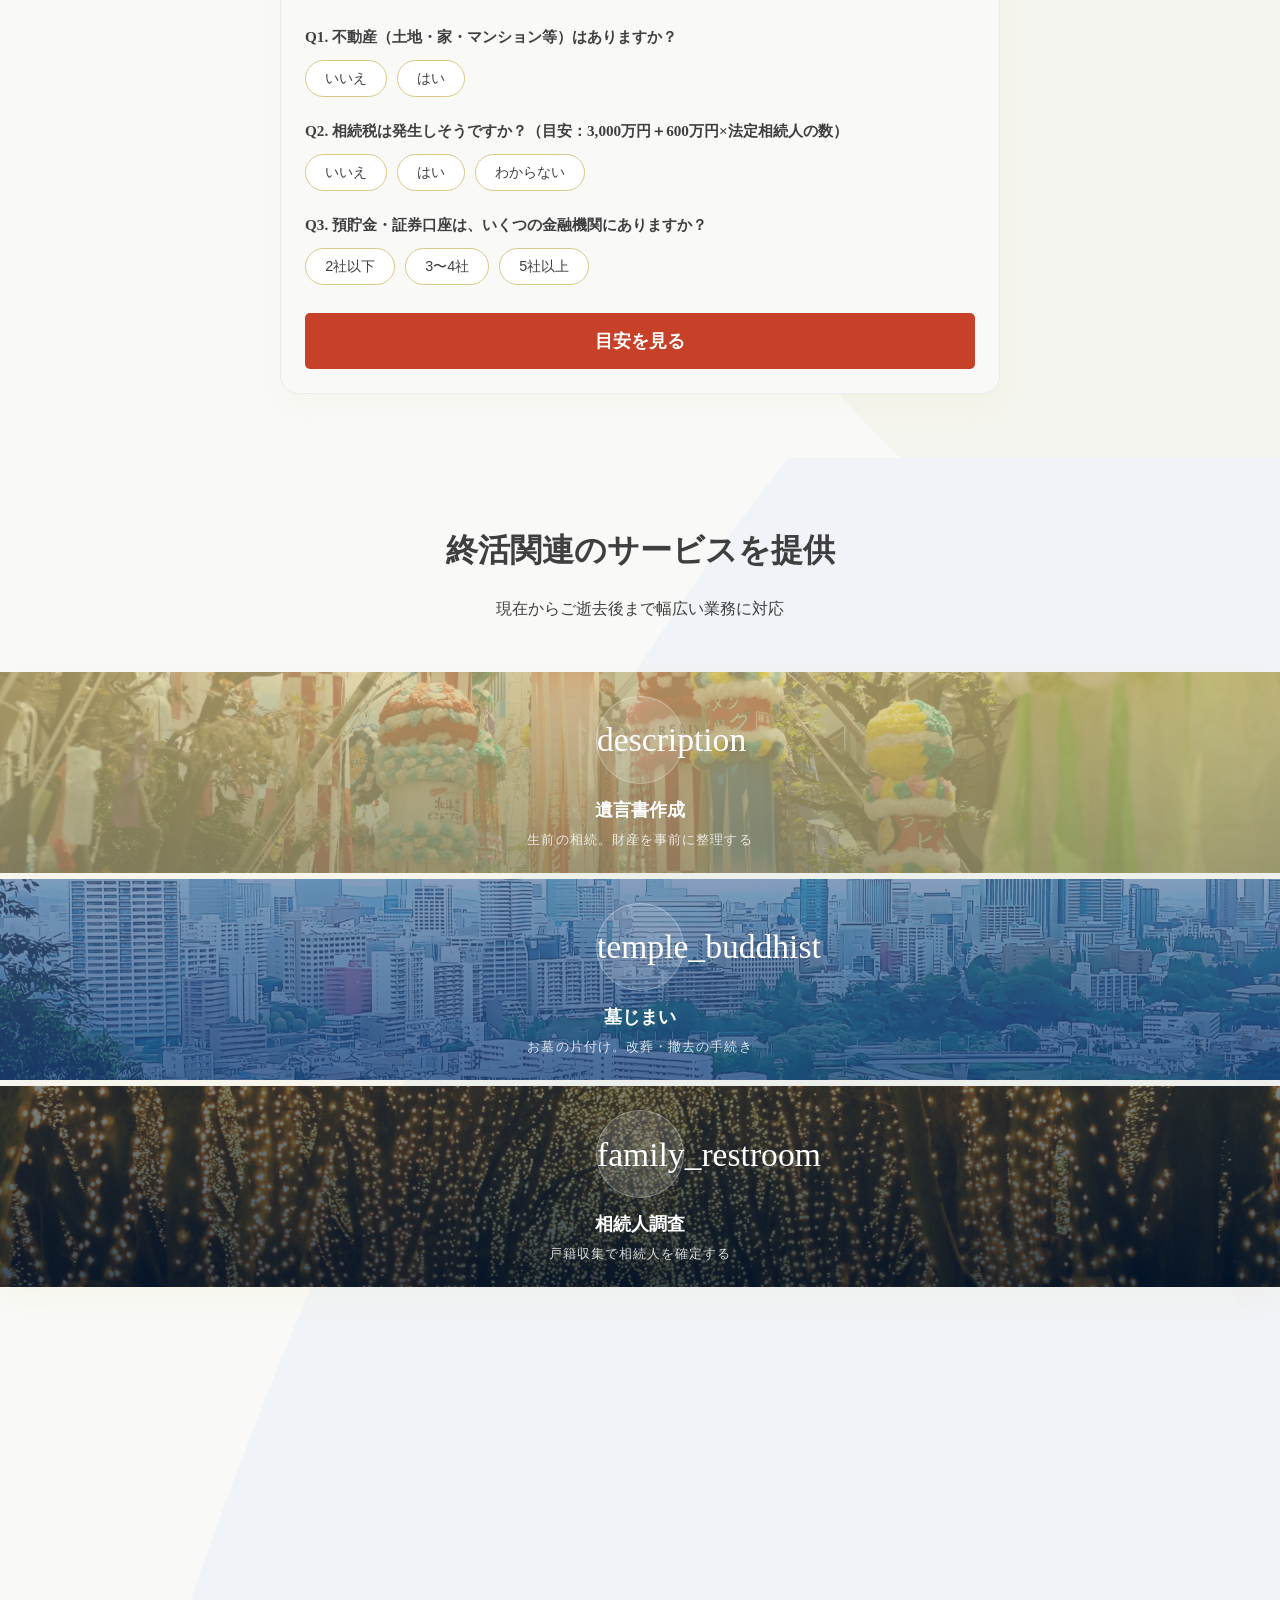
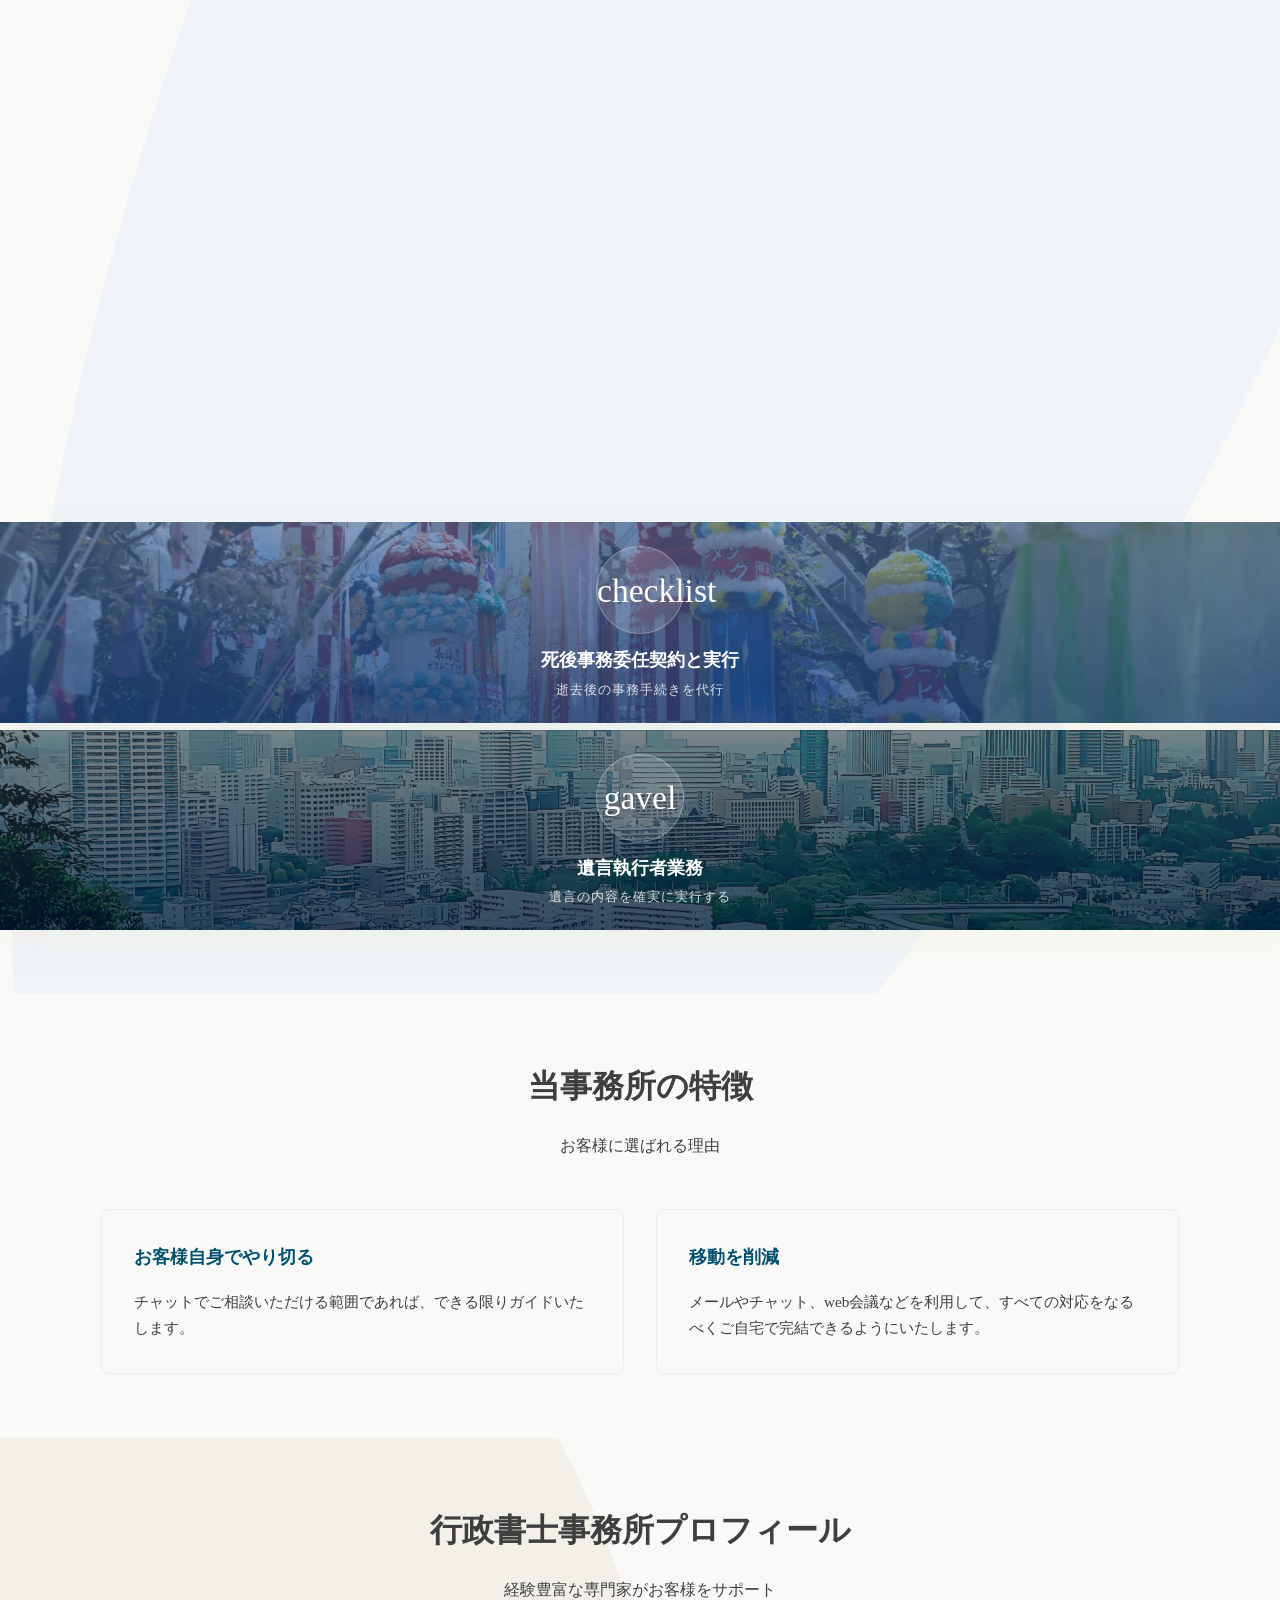
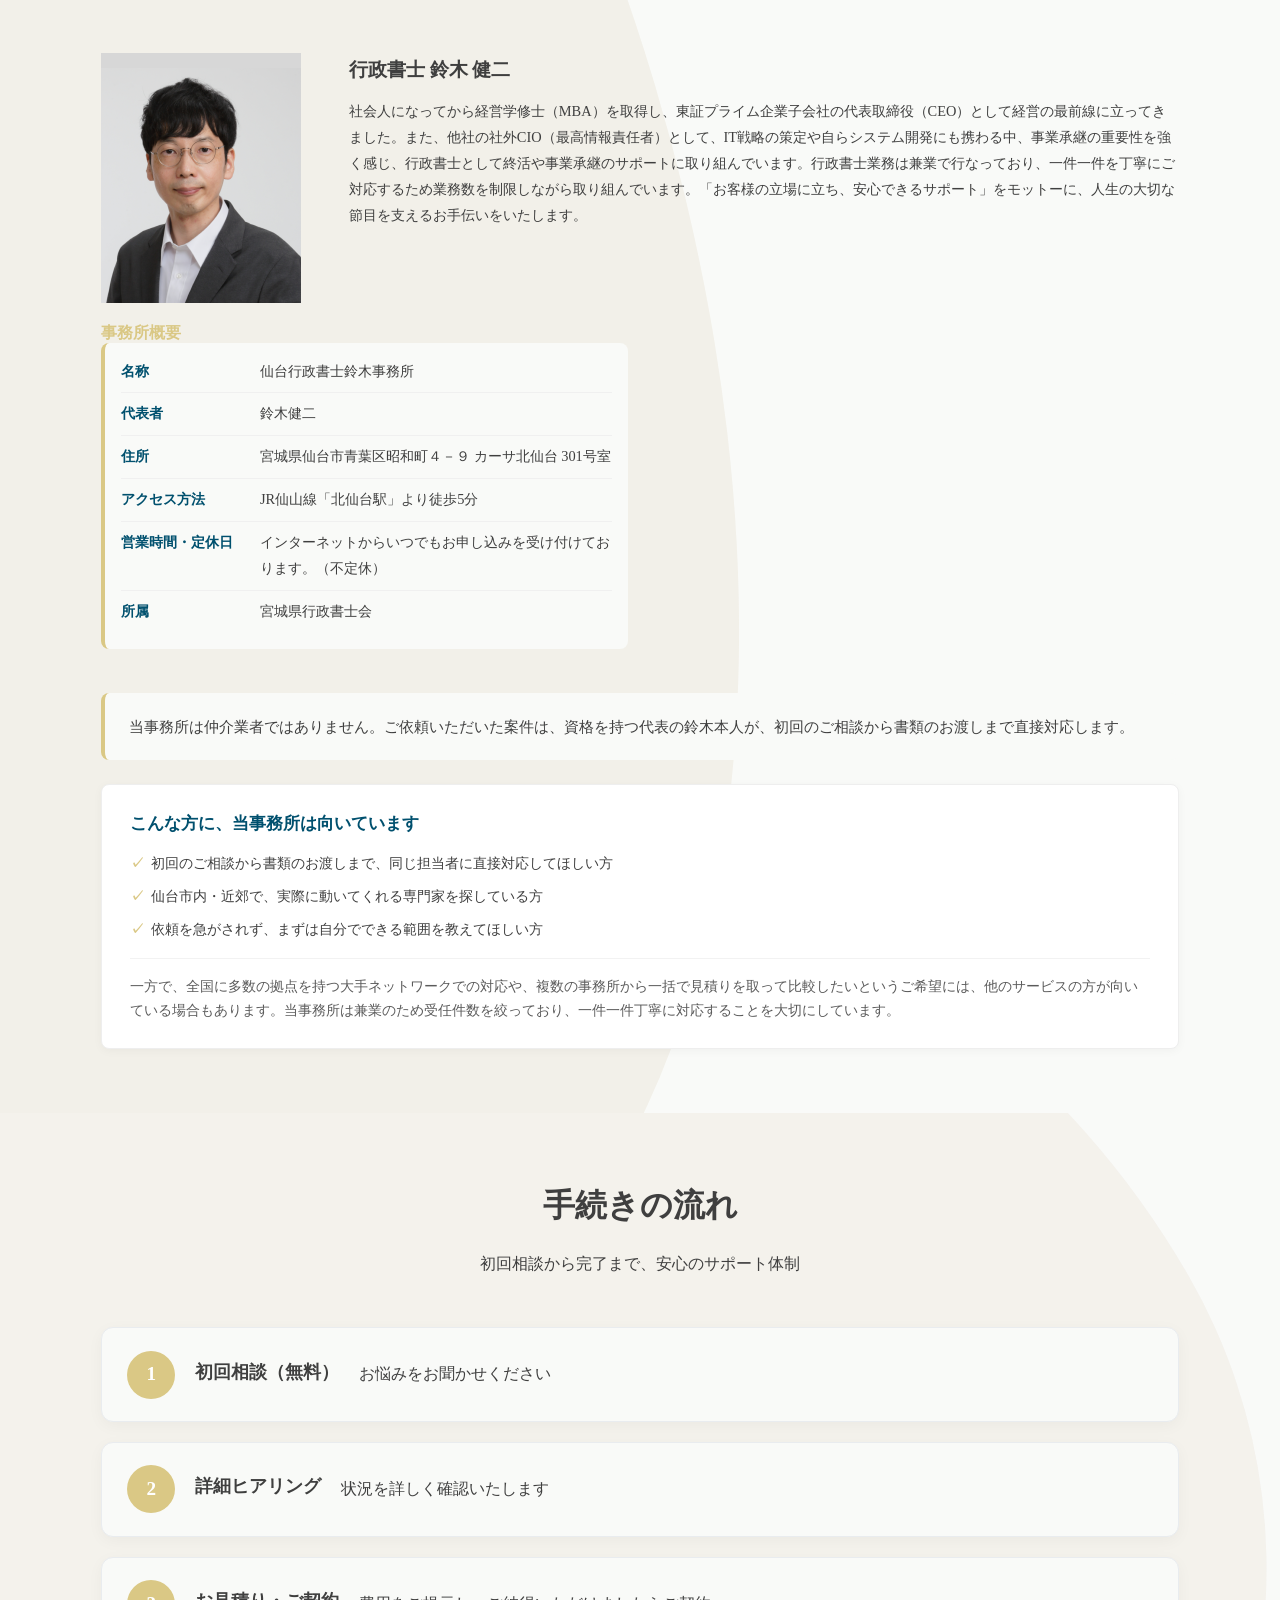
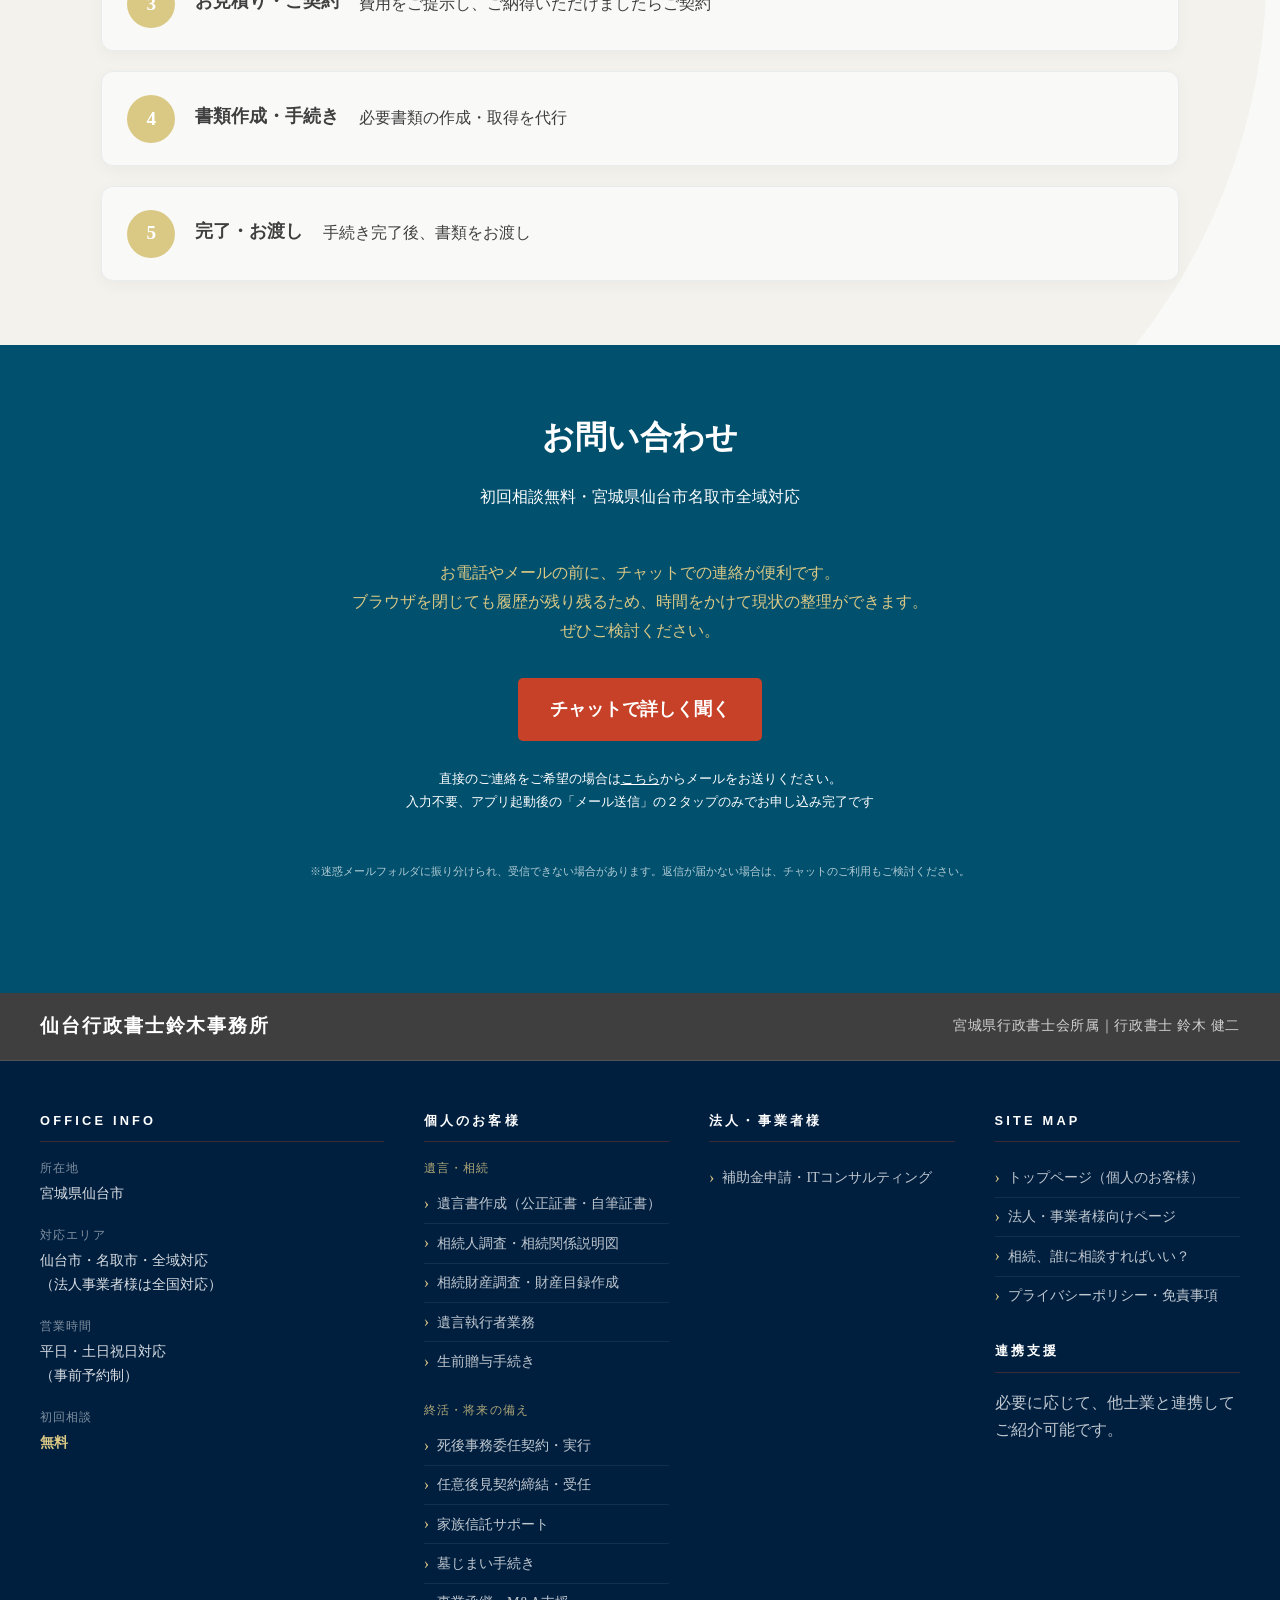
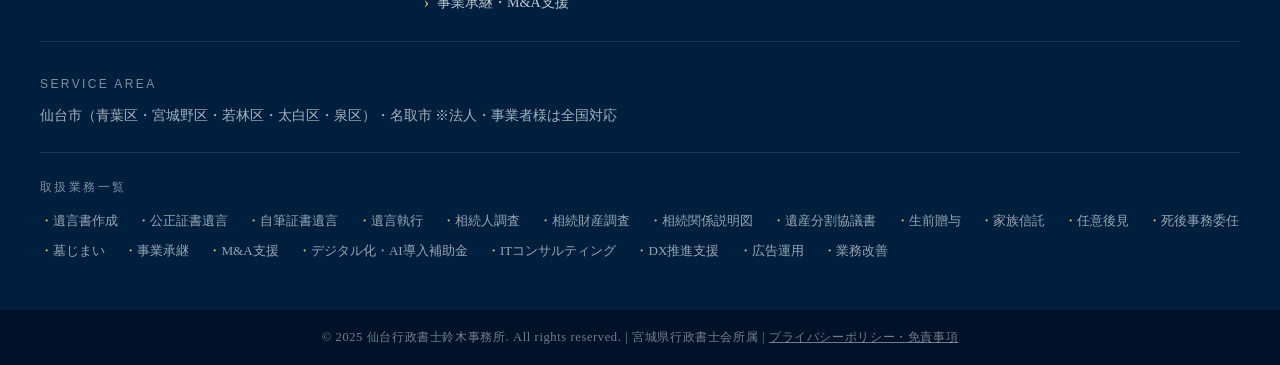
==== commit 35c7d5bf: "mod 事業エリア文言" ====
--- a/index.html
+++ b/index.html
@@ -820,7 +820,7 @@
 
                     <div class="footer-col__info-block">
                         <div class="footer-col__info-label">対応エリア</div>
-                        <div class="footer-col__info-value">仙台市・名取市・全域対応<br>（web面談は全国対応）</div>
+                        <div class="footer-col__info-value">仙台市・名取市・全域対応<br>（法人事業者様は全国対応）</div>
                     </div>
 
                     <div class="footer-col__info-block">
@@ -895,8 +895,8 @@
             <div class="footer__area">
                 <div class="footer__area-title">Service Area</div>
                 <div class="footer__area-text">
-                    仙台市（青葉区・宮城野区・若林区・太白区・泉区）・名取市・岩沼市・塩竈市・多賀城市・富谷市・大和町・大郷町・松島町・利府町・七ヶ浜町・その他宮城県内全域対応
-                    　※web面談は全国対応
+                    仙台市（青葉区・宮城野区・若林区・太白区・泉区）・名取市
+                    ※法人・事業者様は全国対応
                 </div>
             </div>
 
--- a/style.css
+++ b/style.css
@@ -465,6 +465,10 @@
 .guide-section__actions {
     margin-top: 2rem;
     text-align: center;
+    display: flex;
+    flex-wrap: wrap;
+    justify-content: center;
+    gap: 0.75rem;
 }
 
 .guide-section__note {
@@ -2765,3 +2769,428 @@
         font-size: 1.3rem;
     }
 }
+
+/* ===== Guide page (/guide/) — 相続でやることチェックリスト ===== */
+body.guide-page .header {
+    transform: translateY(0) !important;
+    opacity: 1 !important;
+    pointer-events: auto !important;
+}
+
+.guide-hero {
+    padding: 7rem 2rem 3rem;
+    text-align: center;
+    background: var(--base-color);
+}
+
+.guide-hero h1 {
+    font-size: 1.7rem;
+    line-height: 1.6;
+    color: var(--text-color);
+    margin-bottom: 1.25rem;
+}
+
+.guide-hero .section-subtitle {
+    margin-bottom: 0;
+}
+
+.guide-hero .cta-button {
+    margin-top: 1.75rem;
+}
+
+@media (max-width: 600px) {
+    .guide-hero h1 {
+        font-size: 1.3rem;
+    }
+}
+
+.phase-overview {
+    padding: 3rem 2rem;
+}
+
+.phase-overview .process-steps {
+    gap: 0.6rem;
+    margin-top: 1.75rem;
+}
+
+.phase-overview .process-step {
+    align-items: center;
+    padding: 0.75rem 1.1rem;
+    gap: 0.85rem;
+    cursor: pointer;
+}
+
+.phase-overview .process-step:hover {
+    border-color: var(--main-color);
+    box-shadow: 0 6px 18px rgba(0, 0, 0, 0.07);
+}
+
+.phase-overview .process-step:focus-visible {
+    outline: 2px solid var(--main-color-dark);
+    outline-offset: 2px;
+}
+
+.phase-overview .process-number {
+    width: 34px;
+    height: 34px;
+    font-size: 0.95rem;
+}
+
+.phase-overview .process-step h3 {
+    font-size: 0.98rem;
+    margin-bottom: 0;
+}
+
+.phase-overview-deadline {
+    display: inline-block;
+    margin-top: 0.2rem;
+    font-size: 0.78rem;
+    font-weight: bold;
+    color: var(--accent-color);
+}
+
+.phase-note {
+    max-width: 720px;
+    margin: 1.5rem auto 0;
+    font-size: 0.85rem;
+    color: var(--text-color);
+    opacity: 0.75;
+    text-align: center;
+}
+
+.phase-section {
+    padding: 1.5rem 2rem;
+}
+
+.phase-card {
+    /* max-width: 760px; */
+    margin: 0 auto;
+    background: var(--base-color);
+    border: 1px solid #e8e2d5;
+    border-radius: 20px;
+    padding: 2.2rem 2rem;
+    box-shadow: 0 10px 30px rgba(0, 0, 0, 0.06);
+}
+
+.phase-card__head {
+    display: flex;
+    align-items: center;
+    gap: 1rem;
+    flex-wrap: wrap;
+    margin-bottom: 1rem;
+}
+
+.phase-card__eyebrow {
+    display: block;
+    color: var(--accent-color);
+    font-weight: 700;
+    letter-spacing: 0.15em;
+    font-size: 0.8rem;
+    text-transform: uppercase;
+    margin-bottom: 0.35rem;
+}
+
+.phase-card__title {
+    font-size: 1.35rem;
+    color: var(--main-color-dark);
+    margin: 0;
+}
+
+.phase-card__deadline {
+    display: inline-block;
+    padding: 0.3rem 0.9rem;
+    border-radius: 999px;
+    background: rgba(var(--accent-color-rgb), 0.12);
+    color: var(--accent-color);
+    font-size: 0.8rem;
+    font-weight: bold;
+    white-space: nowrap;
+}
+
+.phase-card__intro {
+    margin: 0 0 1.5rem;
+    color: var(--text-color);
+    line-height: 1.8;
+    font-size: 0.95rem;
+}
+
+.phase-card__block-title {
+    font-weight: bold;
+    color: var(--main-color-dark);
+    font-size: 0.9rem;
+    margin: 1.5rem 0 0.75rem;
+}
+
+.phase-card__block-title:first-of-type {
+    margin-top: 0;
+}
+
+.phase-card__block-title--todo {
+    display: inline-block;
+    background: rgba(var(--accent-color-rgb), 0.1);
+    color: var(--accent-color);
+    padding: 0.3rem 0.9rem;
+    border-radius: 999px;
+    font-size: 0.85rem;
+    margin-top: 1.75rem;
+}
+
+.phase-todo-list label.phase-item {
+    background: rgba(var(--accent-color-rgb), 0.06);
+    border-color: rgba(var(--accent-color-rgb), 0.3);
+}
+
+.phase-todo-list label.phase-item:hover {
+    background: rgba(var(--accent-color-rgb), 0.1);
+}
+
+.phase-todo-list input[type="checkbox"] {
+    accent-color: var(--accent-color);
+}
+
+.phase-card__list-note {
+    margin: 0.5rem 0 0;
+    font-size: 0.82rem;
+    color: var(--text-color);
+    opacity: 0.75;
+}
+
+.phase-term-links {
+    margin-top: 0.5rem;
+    display: flex;
+    flex-wrap: wrap;
+    gap: 0.4rem 1.1rem;
+}
+
+.phase-term-link {
+    background: none;
+    border: none;
+    padding: 0;
+    margin: 0;
+    color: var(--main-color-dark);
+    font-size: 0.85rem;
+    text-decoration: underline;
+    cursor: pointer;
+    font-family: inherit;
+}
+
+.phase-term-link:hover {
+    color: var(--accent-color);
+}
+
+.phase-tax-calc {
+    display: flex;
+    flex-wrap: wrap;
+    gap: 1rem;
+    align-items: flex-end;
+    margin: 0.5rem 0 1rem;
+}
+
+.phase-tax-calc__field {
+    display: flex;
+    flex-direction: column;
+    gap: 0.4rem;
+    font-size: 0.85rem;
+    font-weight: bold;
+    color: var(--text-color);
+}
+
+.phase-tax-calc__field input {
+    width: 140px;
+    padding: 0.5rem 0.75rem;
+    border: 1px solid #ccc;
+    border-radius: 8px;
+    font-size: 0.95rem;
+    font-family: inherit;
+}
+
+.phase-wizard__progress {
+    max-width: 760px;
+    margin: 0 auto 1.5rem;
+    text-align: center;
+}
+
+.phase-wizard__progress span {
+    display: inline-block;
+    margin-bottom: 0.5rem;
+    font-weight: bold;
+    color: var(--main-color-dark);
+    font-size: 0.9rem;
+}
+
+.phase-wizard__bar {
+    height: 6px;
+    border-radius: 999px;
+    background: #e9ecef;
+    overflow: hidden;
+}
+
+.phase-wizard__bar-fill {
+    height: 100%;
+    background: var(--accent-color);
+    transition: width 0.3s ease;
+}
+
+.phase-wizard__nav {
+    max-width: 760px;
+    margin: 2rem auto 0;
+    display: flex;
+    align-items: center;
+    justify-content: space-between;
+    gap: 1rem;
+}
+
+.phase-wizard__done {
+    margin: 0;
+    text-align: center;
+    color: var(--main-color-dark);
+    font-weight: bold;
+    font-size: 0.95rem;
+}
+
+.cta-button--ghost {
+    background: transparent;
+    color: var(--main-color-dark) !important;
+    border: 1px solid var(--main-color-dark);
+}
+
+.cta-button--ghost:hover {
+    background: rgba(var(--main-color-dark-rgb), 0.08);
+    transform: none;
+}
+
+.cta-button--ghost:disabled {
+    opacity: 0.35;
+    cursor: not-allowed;
+    transform: none;
+}
+
+@media (max-width: 600px) {
+    .phase-card {
+        padding: 1.6rem 1.25rem;
+    }
+
+    .phase-wizard__nav {
+        flex-wrap: wrap;
+        justify-content: center;
+        text-align: center;
+    }
+}
+
+/* ===== /privacy/ プライバシーポリシー・免責事項ページ ===== */
+body.privacy-page .header {
+    transform: translateY(0) !important;
+    opacity: 1 !important;
+    pointer-events: auto !important;
+}
+
+.legal-hero {
+    padding: 7rem 2rem 3rem;
+    text-align: center;
+    background: var(--base-color);
+}
+
+.legal-hero h1 {
+    font-size: 1.7rem;
+    line-height: 1.6;
+    color: var(--text-color);
+    margin-bottom: 1.25rem;
+}
+
+.legal-hero .section-subtitle {
+    margin-bottom: 0;
+}
+
+@media (max-width: 600px) {
+    .legal-hero h1 {
+        font-size: 1.3rem;
+    }
+}
+
+.legal-section {
+    padding: 1rem 2rem 4rem;
+}
+
+.legal-section .guide-section__card + .guide-section__card {
+    margin-top: 2rem;
+}
+
+.legal-lead {
+    line-height: 1.9;
+    color: var(--text-color);
+    font-size: 0.95rem;
+    margin-bottom: 2rem;
+}
+
+.legal-article {
+    margin-bottom: 2.4rem;
+}
+
+.legal-article:last-child {
+    margin-bottom: 0;
+}
+
+.legal-article__title {
+    font-size: 1.05rem;
+    font-weight: bold;
+    color: var(--main-color-dark);
+    margin-bottom: 0.8rem;
+    padding-bottom: 0.5rem;
+    border-bottom: 1px solid #e8e2d5;
+}
+
+.legal-article p {
+    line-height: 1.9;
+    color: var(--text-color);
+    margin-bottom: 0.8rem;
+    font-size: 0.95rem;
+}
+
+.legal-article p:last-child {
+    margin-bottom: 0;
+}
+
+.legal-list {
+    margin: 0.8rem 0 0.8rem 0;
+    padding-left: 0;
+    list-style: none;
+    counter-reset: legal-counter;
+}
+
+.legal-list > li {
+    position: relative;
+    padding-left: 2.2rem;
+    margin-bottom: 0.6rem;
+    line-height: 1.85;
+    color: var(--text-color);
+    font-size: 0.95rem;
+    counter-increment: legal-counter;
+}
+
+.legal-list > li:last-child {
+    margin-bottom: 0;
+}
+
+.legal-list > li::before {
+    content: "(" counter(legal-counter) ")";
+    position: absolute;
+    left: 0;
+    color: var(--main-color-dark);
+    font-weight: 600;
+}
+
+.legal-list--nested {
+    margin-top: 0.6rem;
+    margin-bottom: 0;
+}
+
+.legal-article__title--sub {
+    font-size: 0.95rem;
+    font-weight: bold;
+    color: var(--text-color);
+    margin: 1.2rem 0 0.6rem;
+}
+
+.legal-disclaimer .guide-section__card {
+    border-left: 4px solid var(--accent-color);
+}
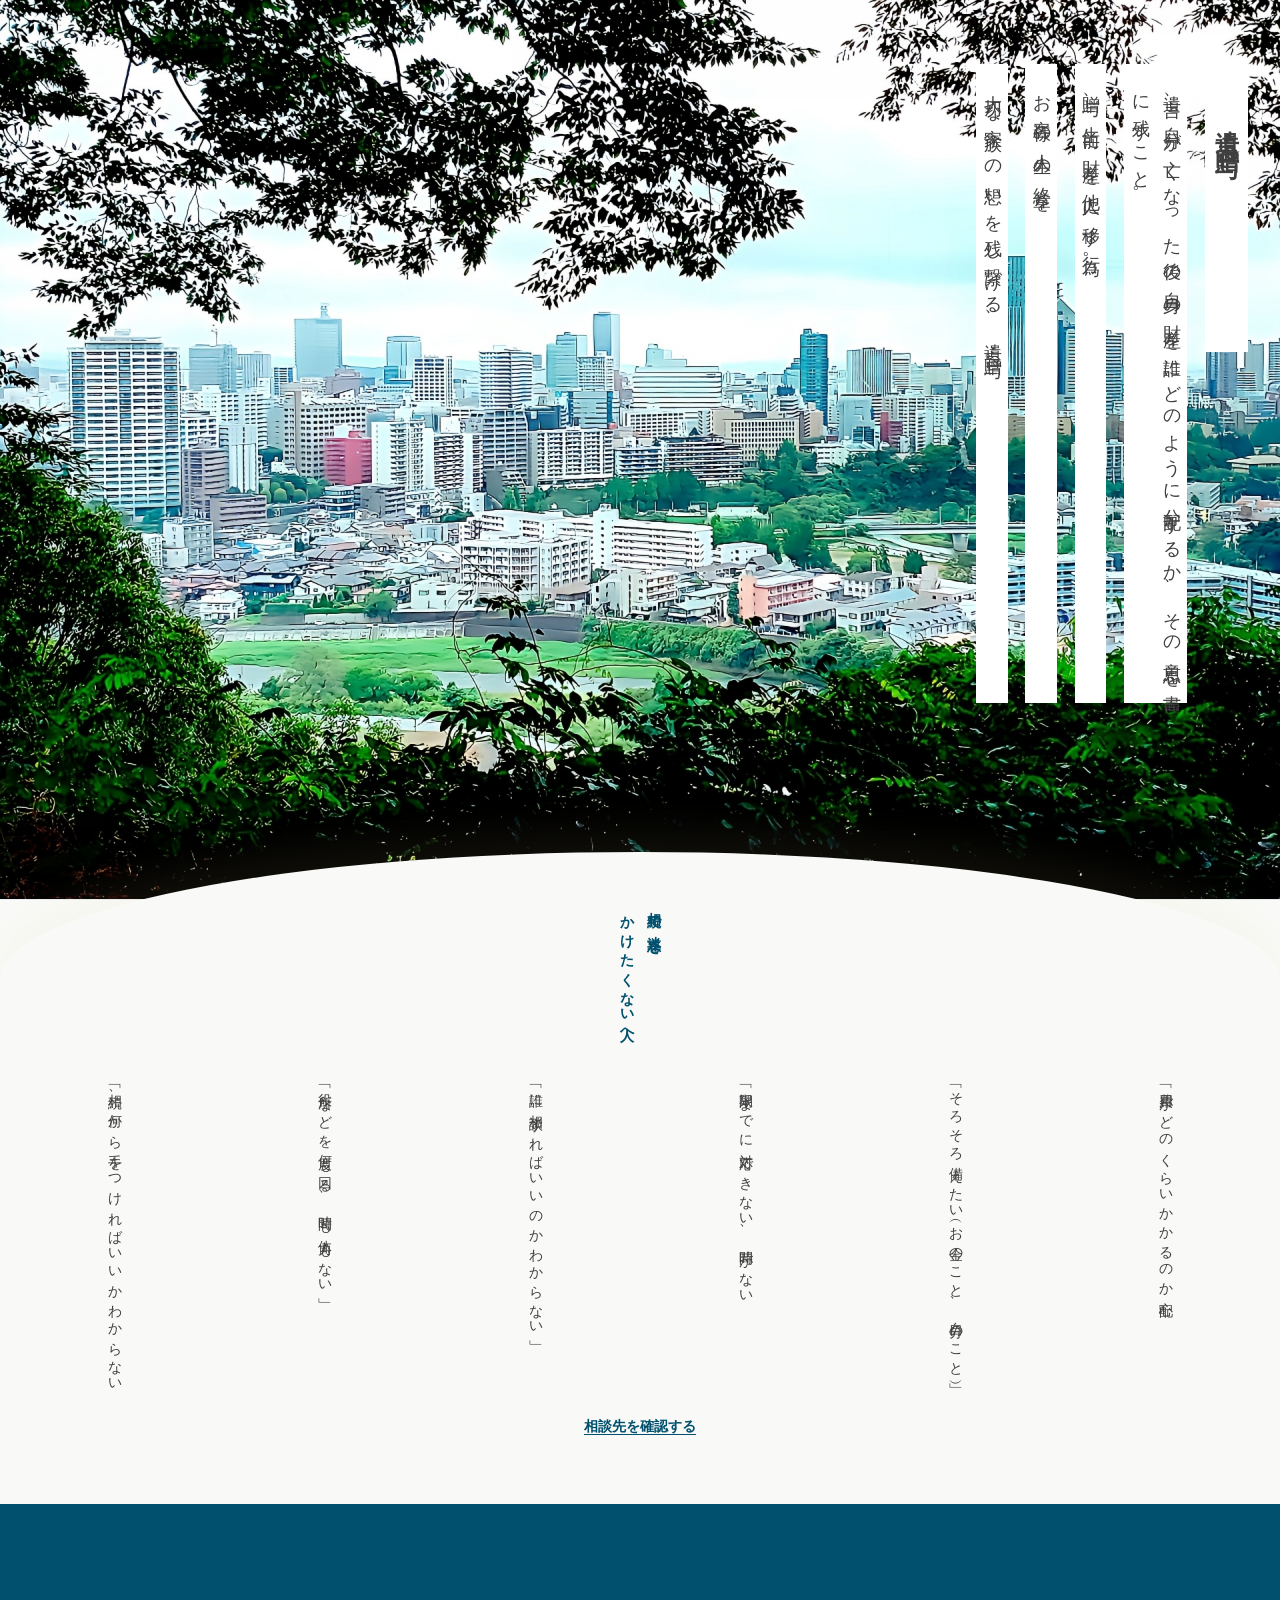
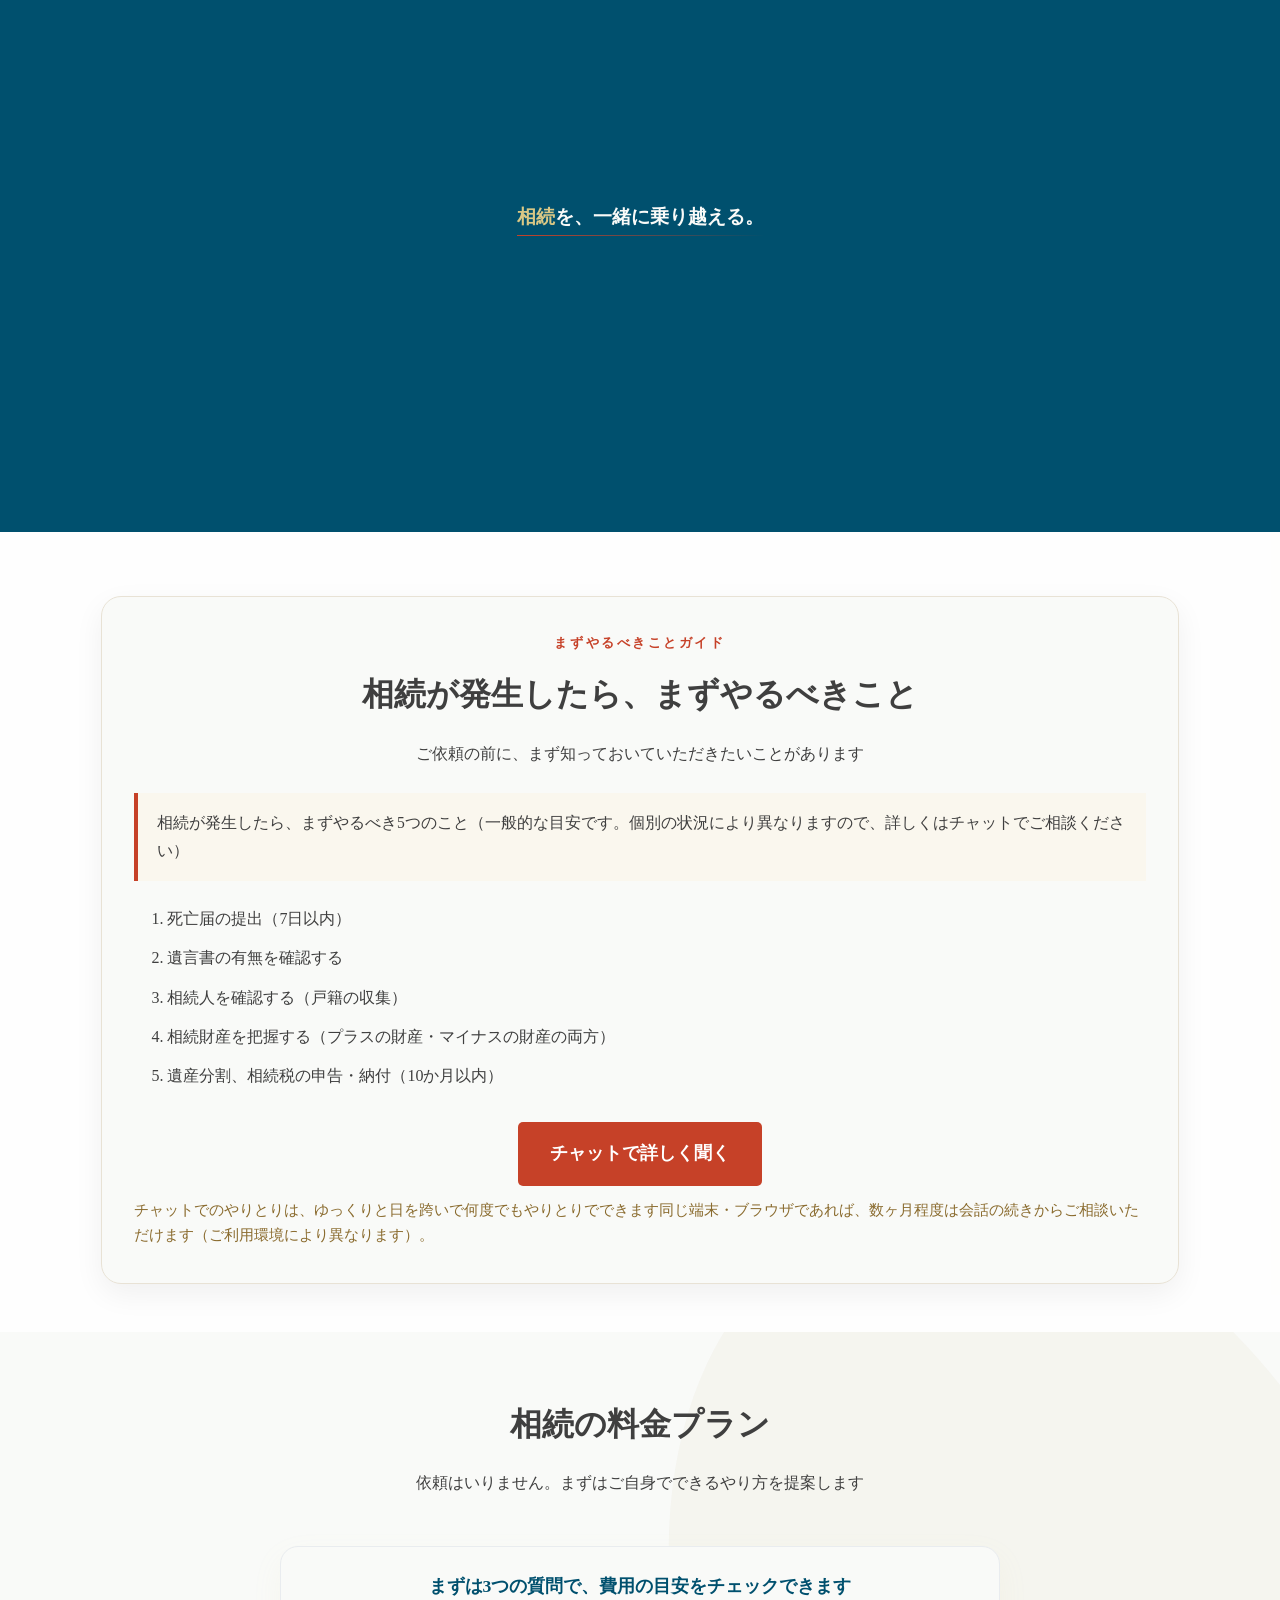
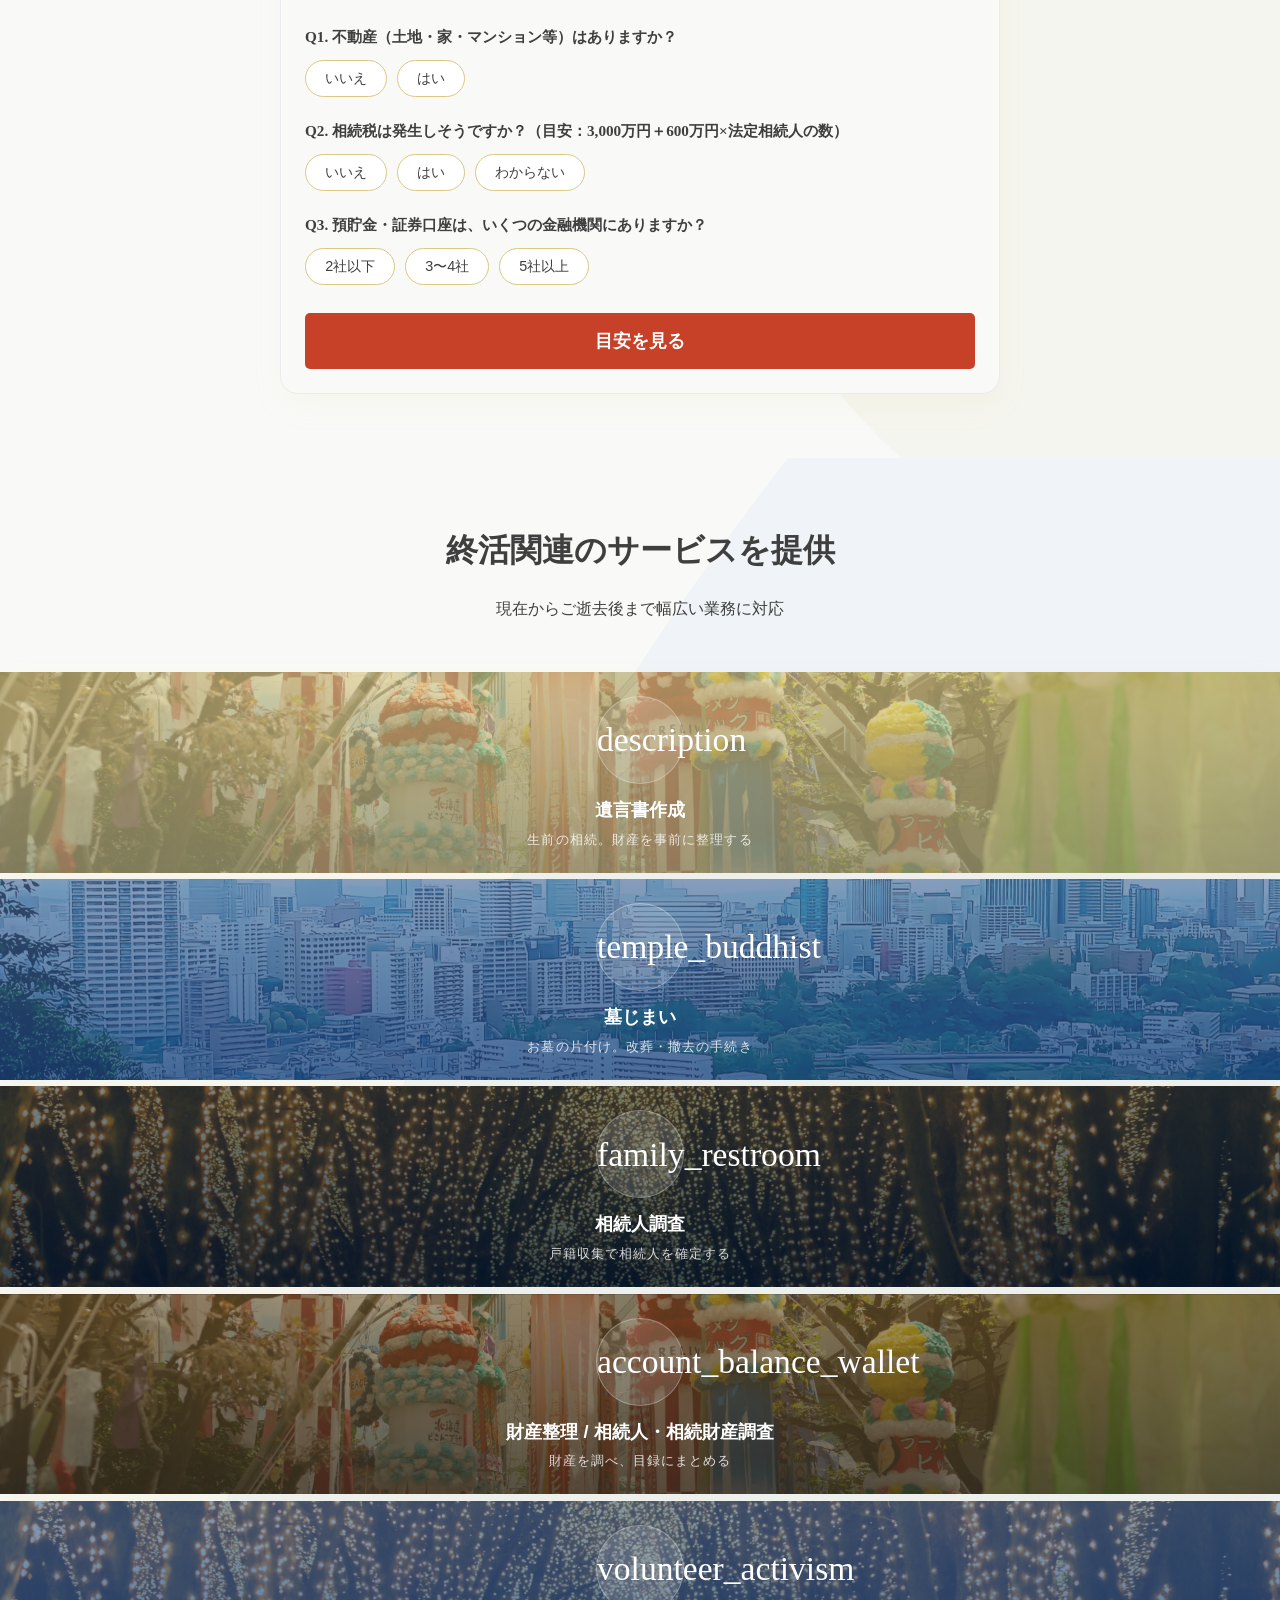
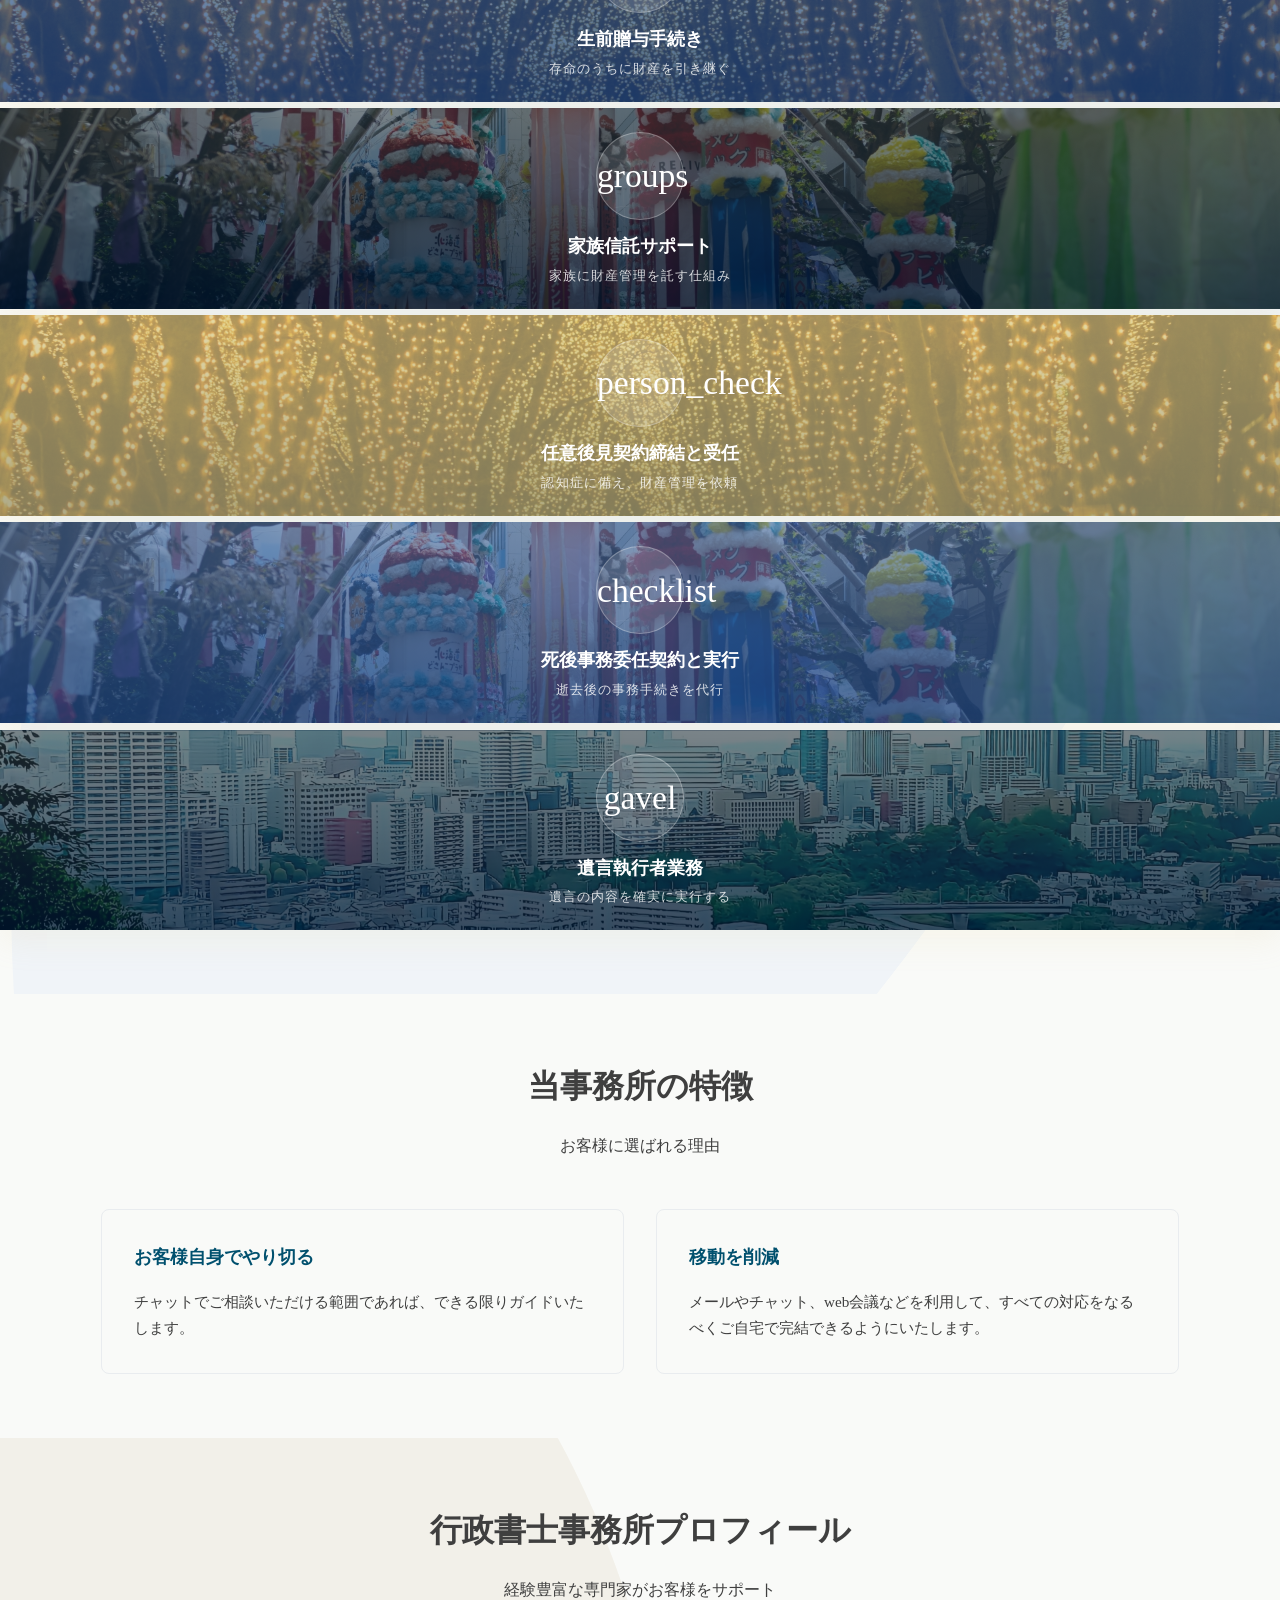
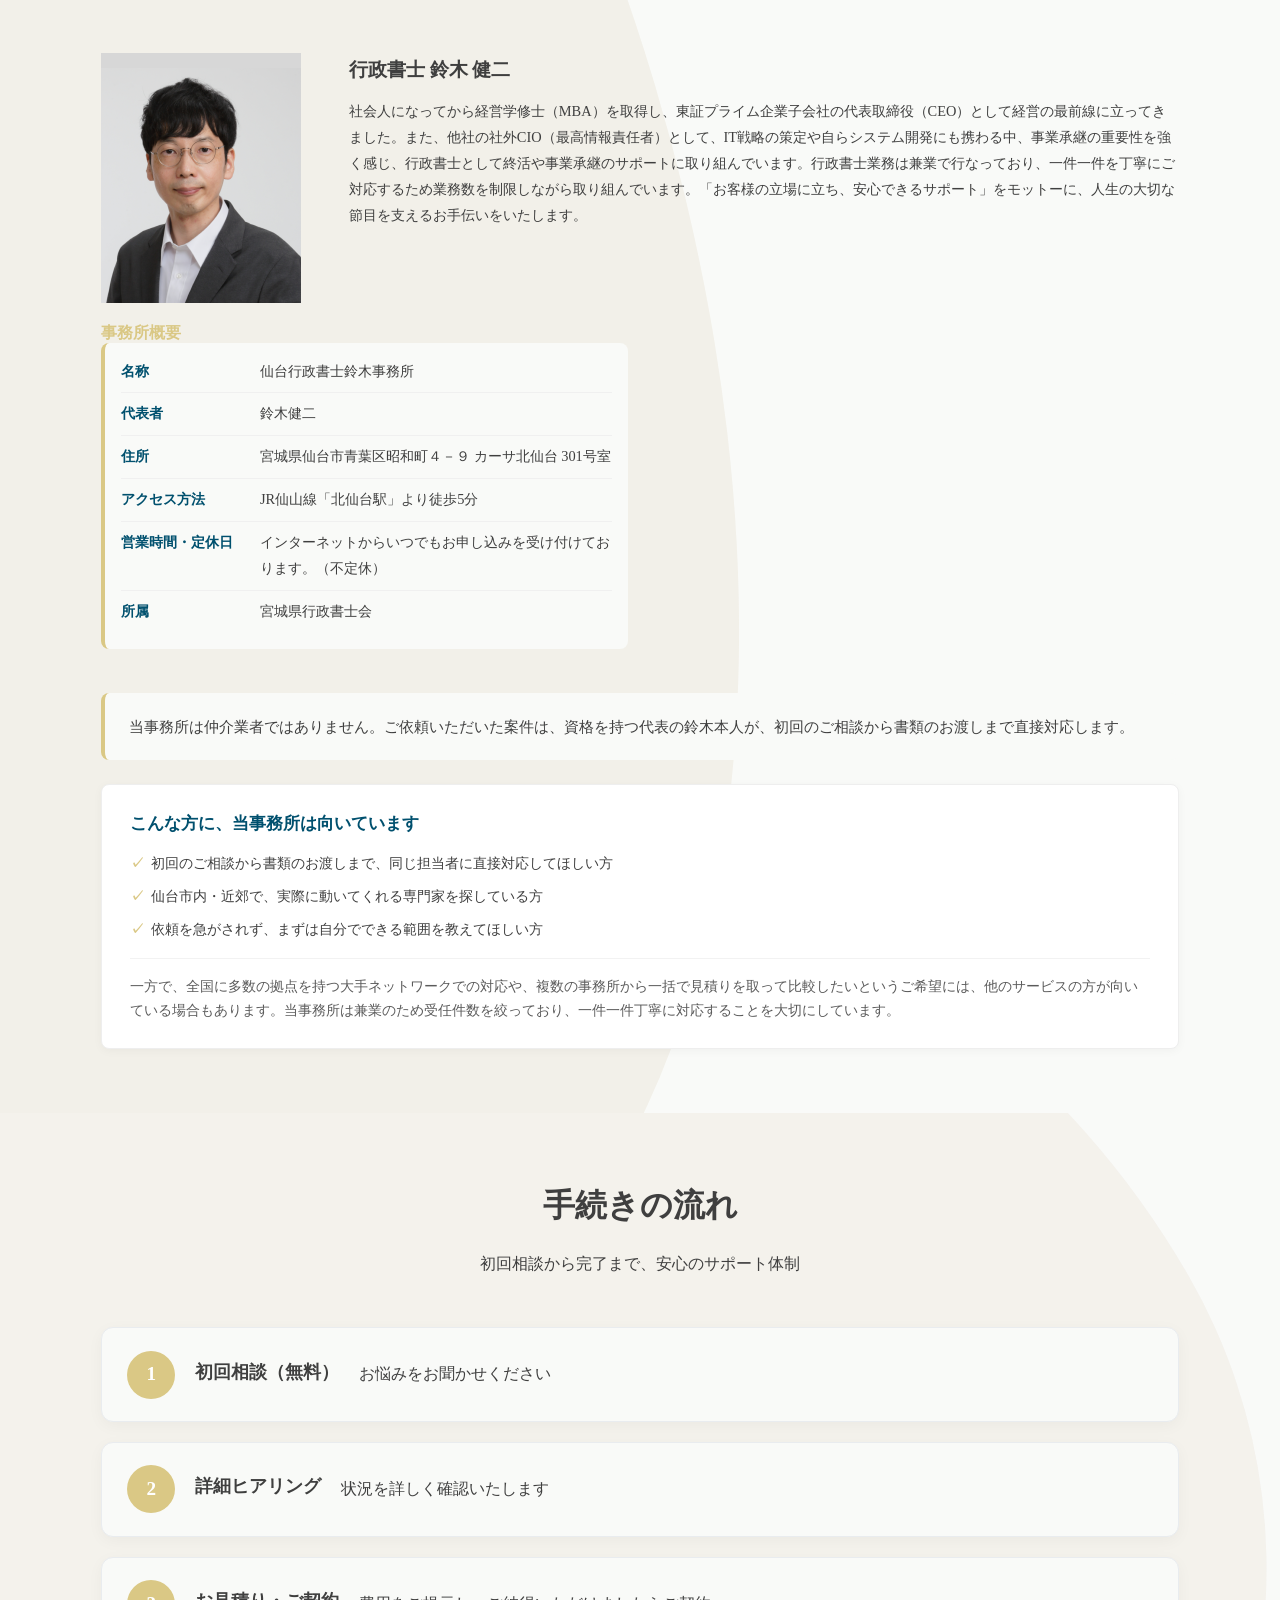
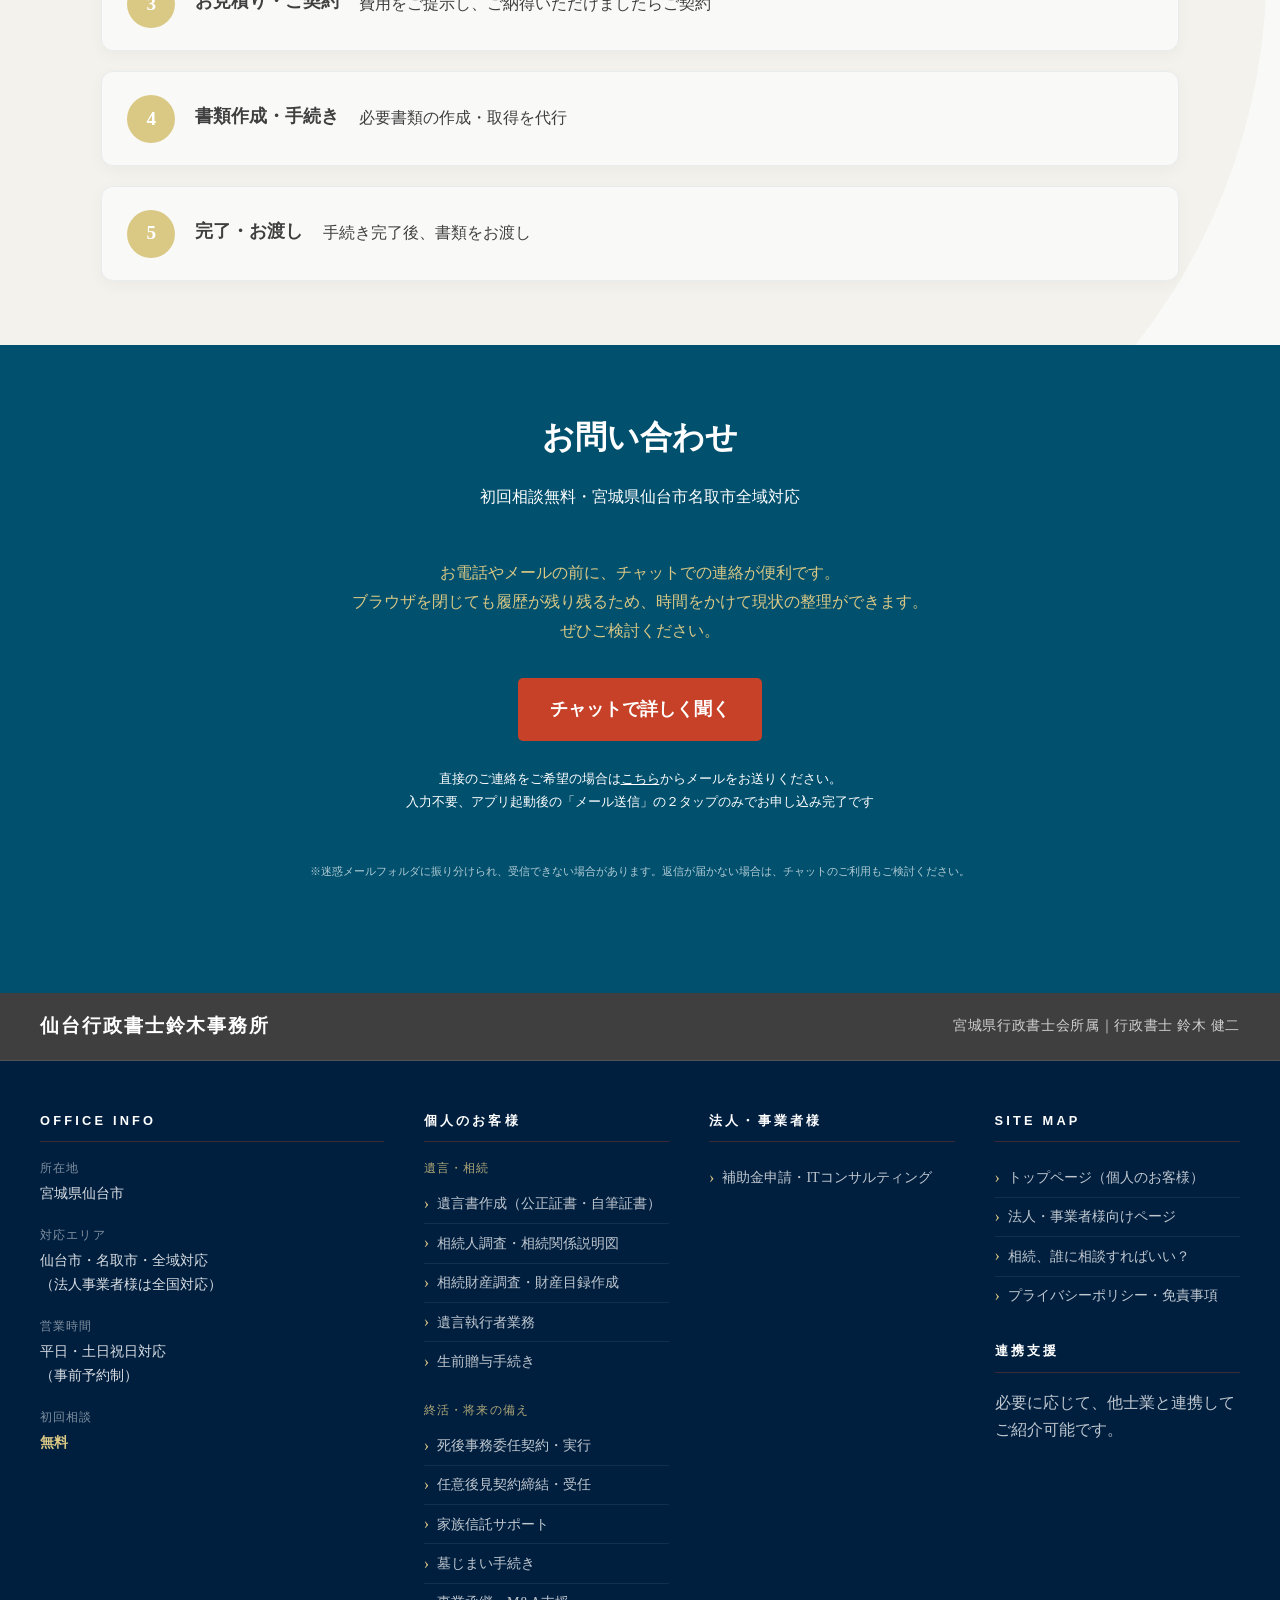
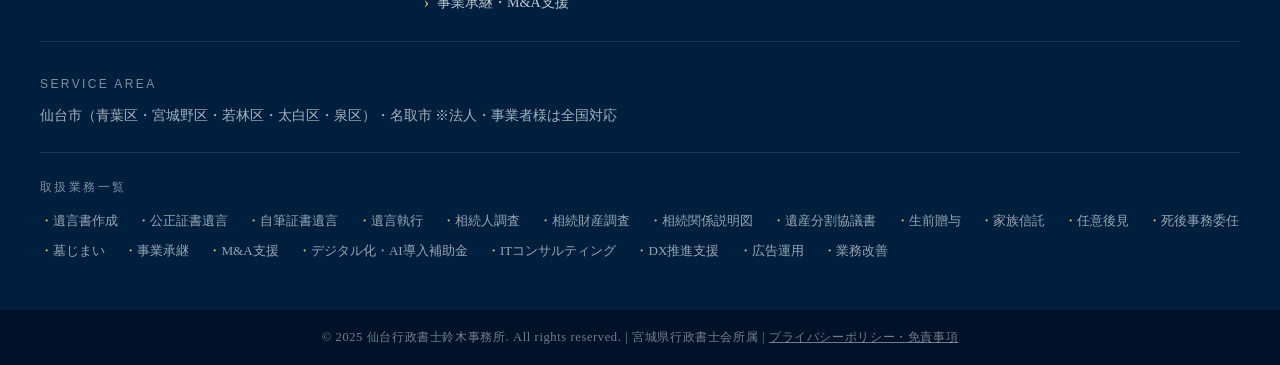
==== commit de1c27c4: "mod title" ====
--- a/index.html
+++ b/index.html
@@ -24,7 +24,7 @@
     <meta name="google" content="notranslate">
     <meta http-equiv="Content-Security-Policy"
         content="default-src 'self'; script-src 'self' 'unsafe-inline' 'unsafe-eval' https://js.hs-scripts.com https://js-na2.hs-scripts.com https://*.hs-scripts.com https://*.hubspot.com https://*.hubspotusercontent-na1.net https://*.hubapi.com https://*.hs-analytics.net https://*.hs-banner.com https://*.usemessages.com https://*.hscollectedforms.net https://*.google.com https://*.gstatic.com; script-src-elem 'self' 'unsafe-inline' 'unsafe-eval' https://js.hs-scripts.com https://js-na2.hs-scripts.com https://*.hs-scripts.com https://*.hubspot.com https://*.hubspotusercontent-na1.net https://*.hubapi.com https://*.hs-analytics.net https://*.hs-banner.com https://*.usemessages.com https://*.hscollectedforms.net https://*.google.com https://*.gstatic.com; style-src 'self' 'unsafe-inline' https://fonts.googleapis.com https://fonts.gstatic.com https://*.hubspot.com https://*.hubspotusercontent-na1.net https://*.hs-banner.com https://*.usemessages.com; img-src 'self' data: https: blob: https://*.hubspot.com https://*.hubspotusercontent-na1.net https://*.hubapi.com https://*.hs-banner.com https://*.usemessages.com; font-src 'self' https://fonts.gstatic.com data:; connect-src 'self' https://js.hs-scripts.com https://js-na2.hs-scripts.com https://*.hs-scripts.com https://*.hubspot.com https://*.hubspotusercontent-na1.net https://*.hubapi.com https://*.hs-analytics.net https://*.hs-banner.com https://*.usemessages.com https://*.hscollectedforms.net https://maps.googleapis.com https://*.google.com https://*.gstatic.com wss:; frame-src 'self' https://www.google.com https://maps.google.com https://*.hubspot.com https://app.hubspot.com https://*.hubspotusercontent-na1.net https://*.hs-banner.com https://*.usemessages.com https://*.hscollectedforms.net; object-src 'none'; base-uri 'self'; form-action 'self'; upgrade-insecure-requests">
-    <title>宮城県仙台市で終活や遺言、相続・死後事務委任なら - 仙台行政書士鈴木事務所</title>
+    <title>宮城県仙台市で相続・遺言・死後事務委任、終活なら｜仙台行政書士鈴木事務所</title>
     <meta name="description"
         content="仙台市の相続・遺言書作成・死後事務委任・任意後見は仙台行政書士鈴木事務所へ。相続は料金プランを公開。初回相談無料。仲介業者を介さず、おひとり様・終活のお悩みに丁寧に対応します。">
     <meta property="og:title" content="おひとり様の遺言から任意後見、死後事務委任、相続まで伴走">
--- a/style.css
+++ b/style.css
@@ -976,6 +976,17 @@
     margin-top: 0.85rem;
 }
 
+.service-modal__actions {
+    margin-top: 1.5rem;
+    padding-top: 1.25rem;
+    border-top: 1px solid #e9ecef;
+    text-align: center;
+}
+
+.service-modal__actions .cta-button {
+    width: 100%;
+}
+
 body.modal-open {
     overflow: hidden;
 }
@@ -2798,6 +2809,17 @@
     margin-top: 1.75rem;
 }
 
+.guide-hero__terms-note {
+    margin-top: 0.75rem;
+    font-size: 0.78rem;
+    color: var(--text-color);
+    opacity: 0.7;
+}
+
+.guide-hero__terms-note .phase-term-link {
+    font-size: inherit;
+}
+
 @media (max-width: 600px) {
     .guide-hero h1 {
         font-size: 1.3rem;
